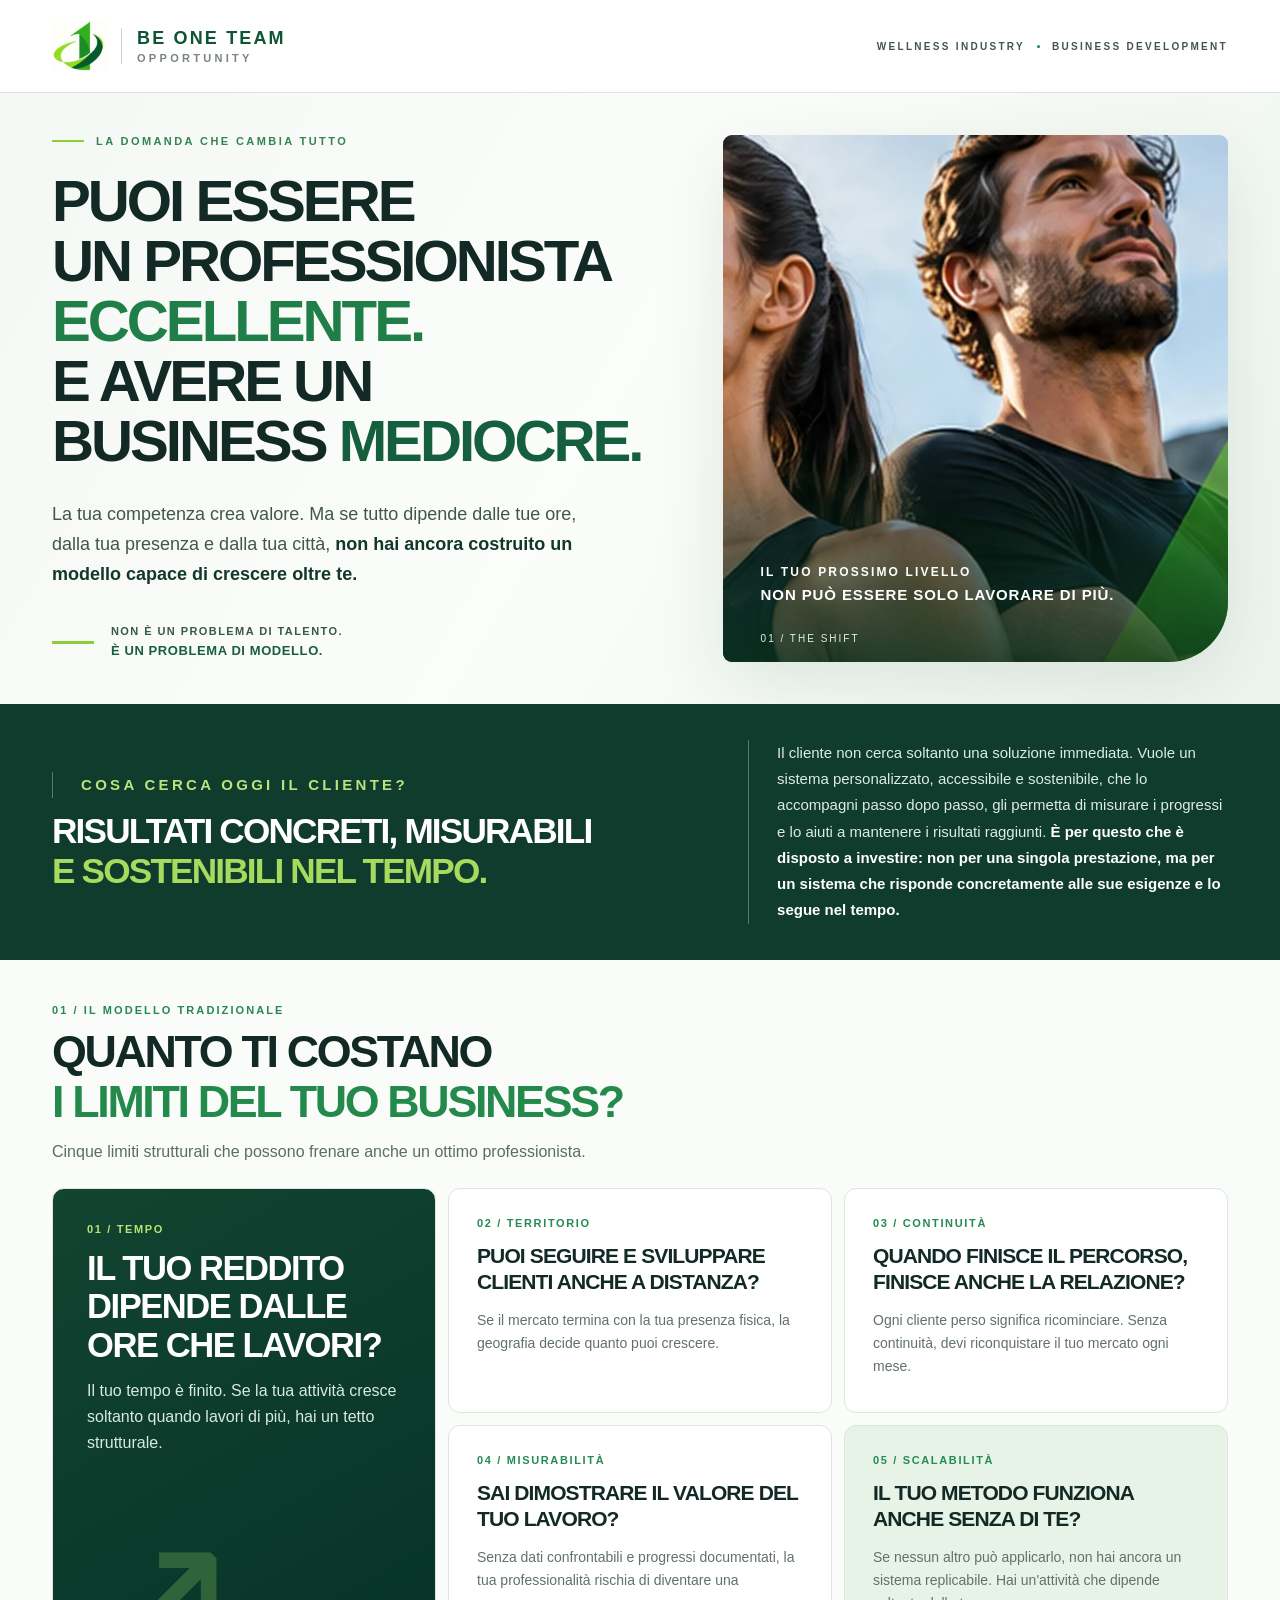
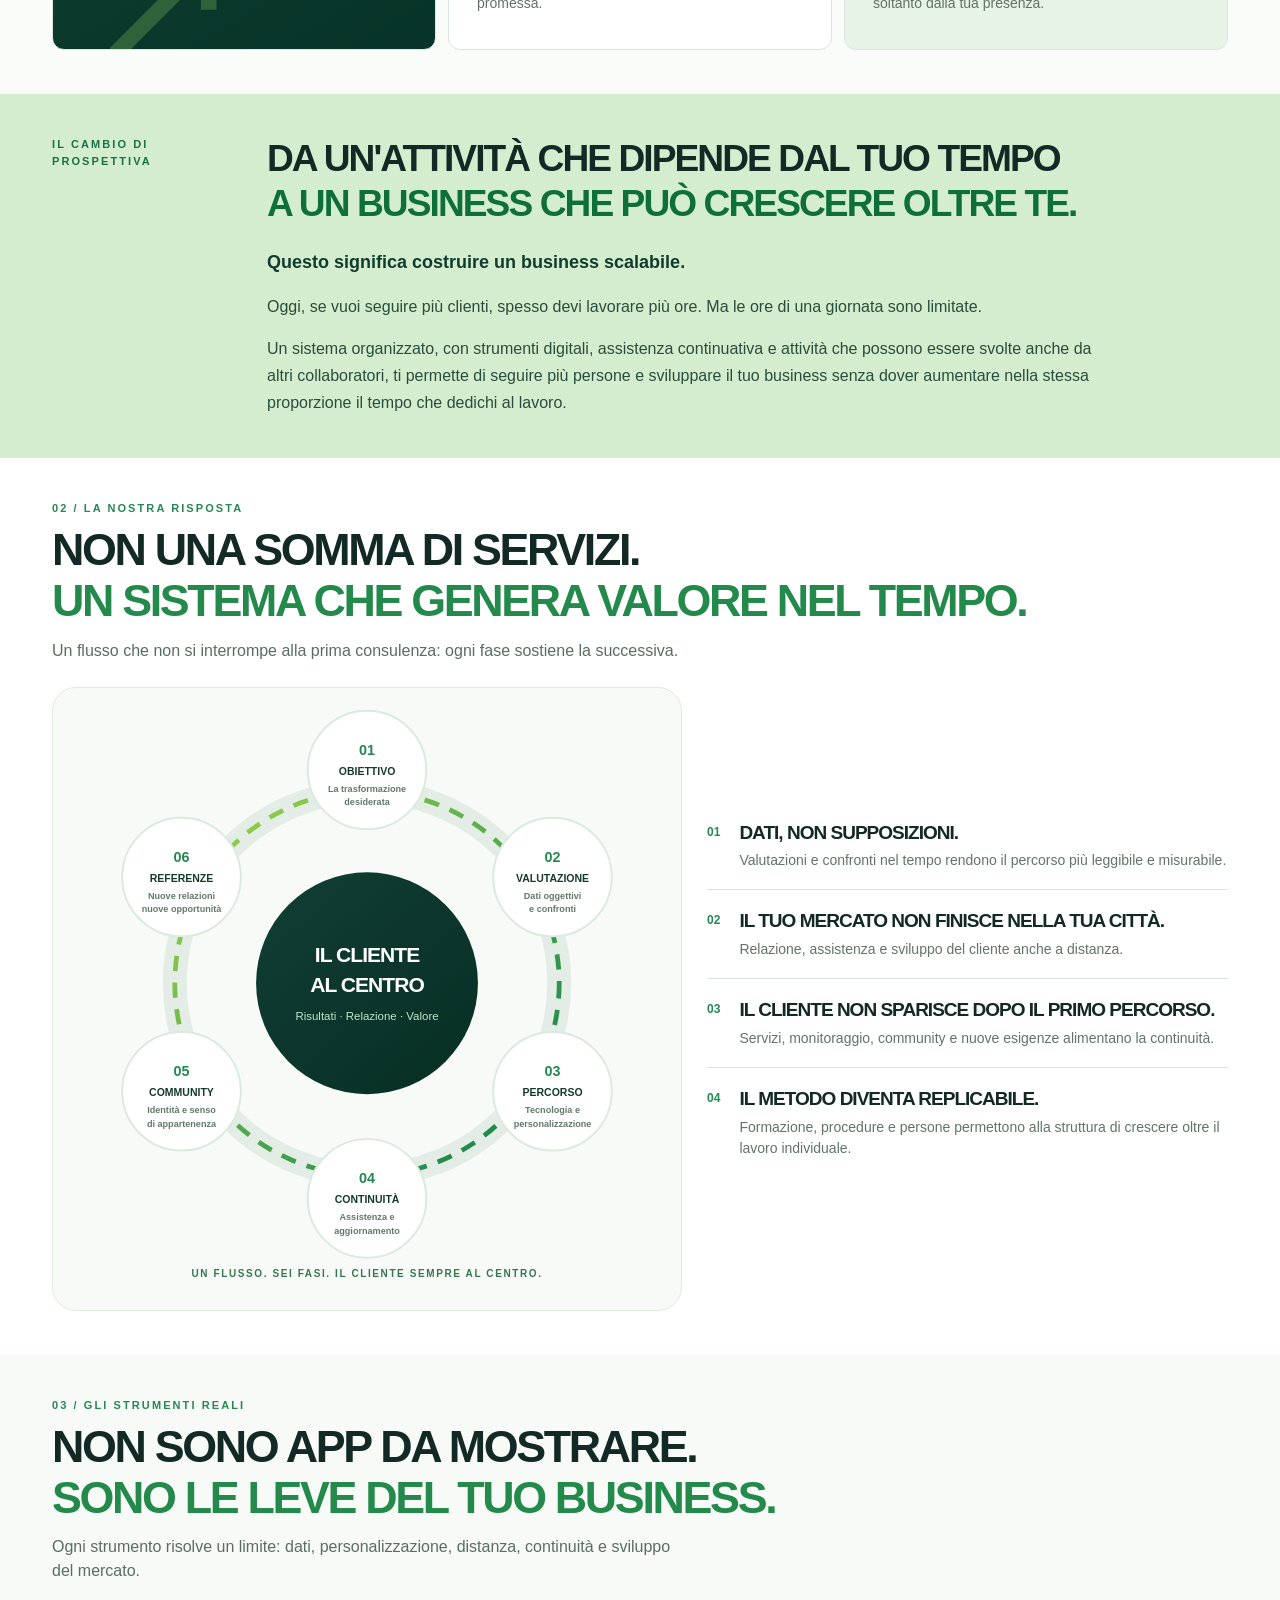
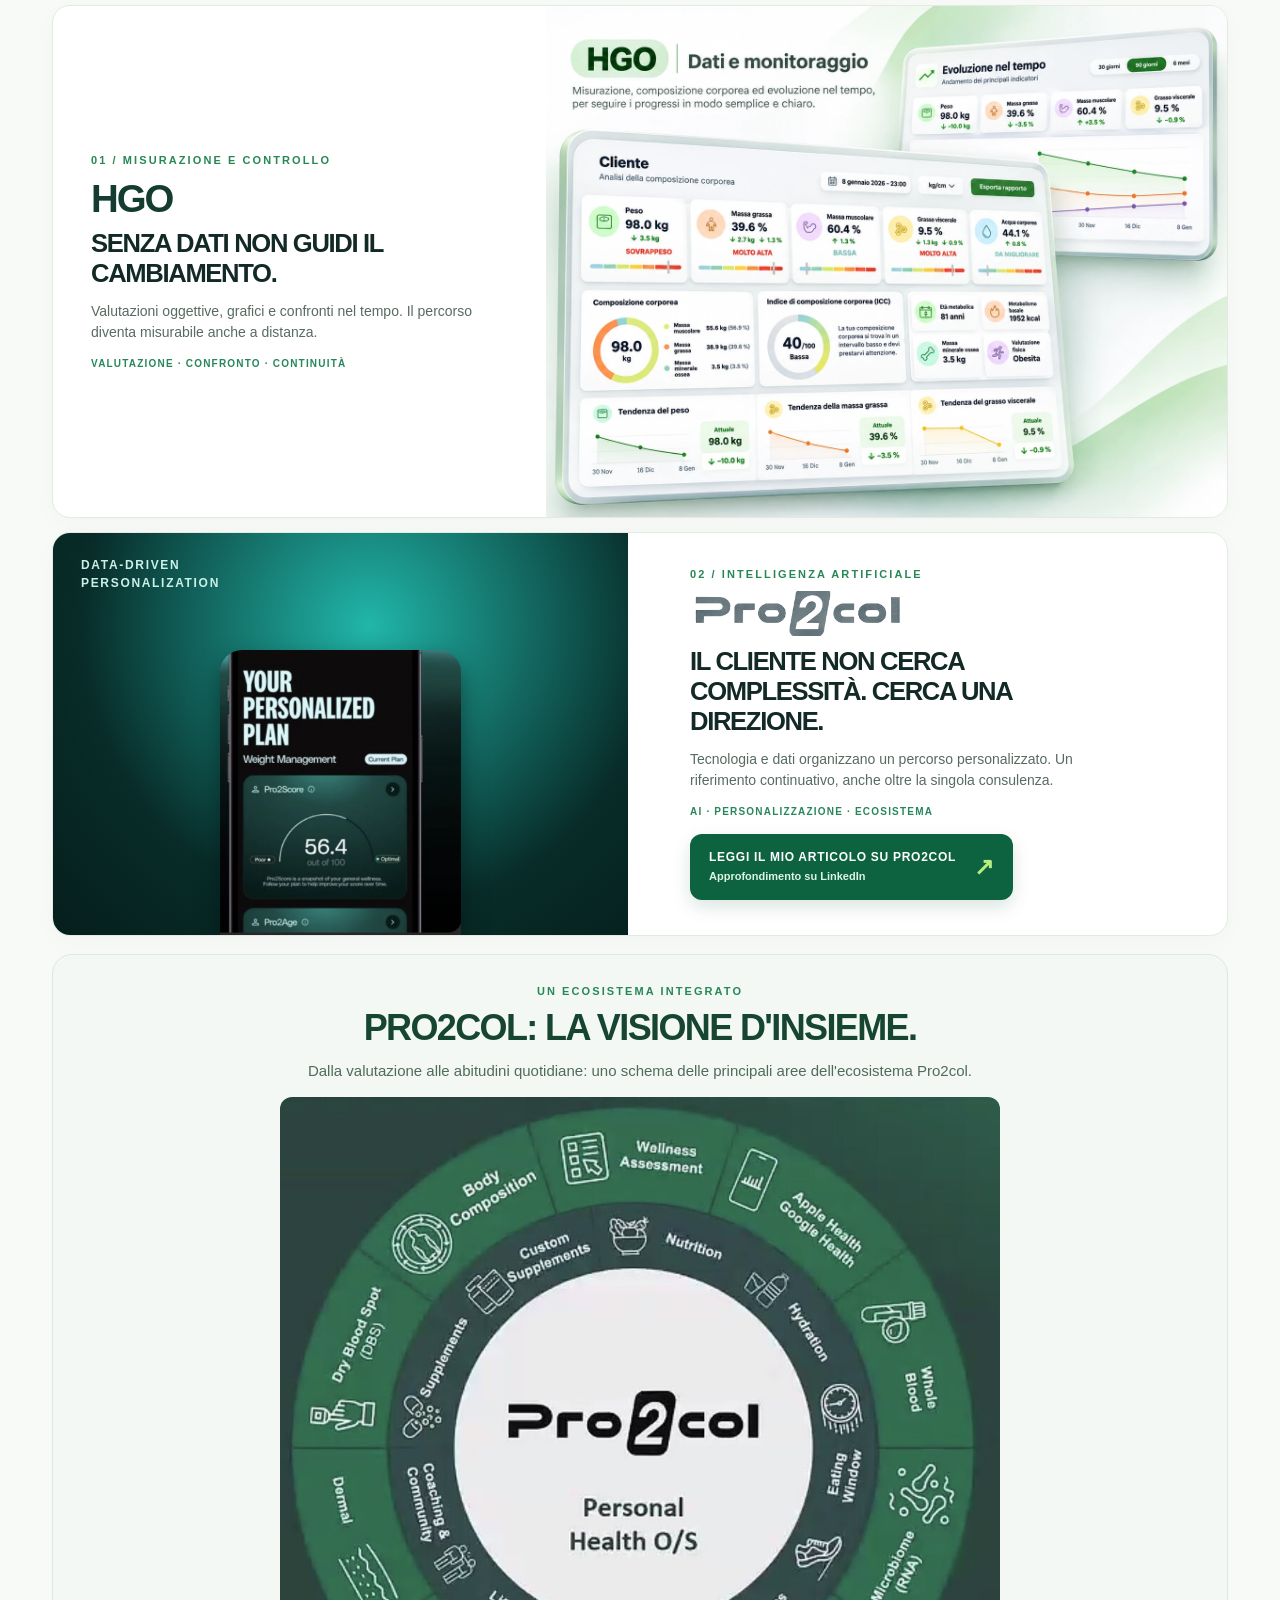
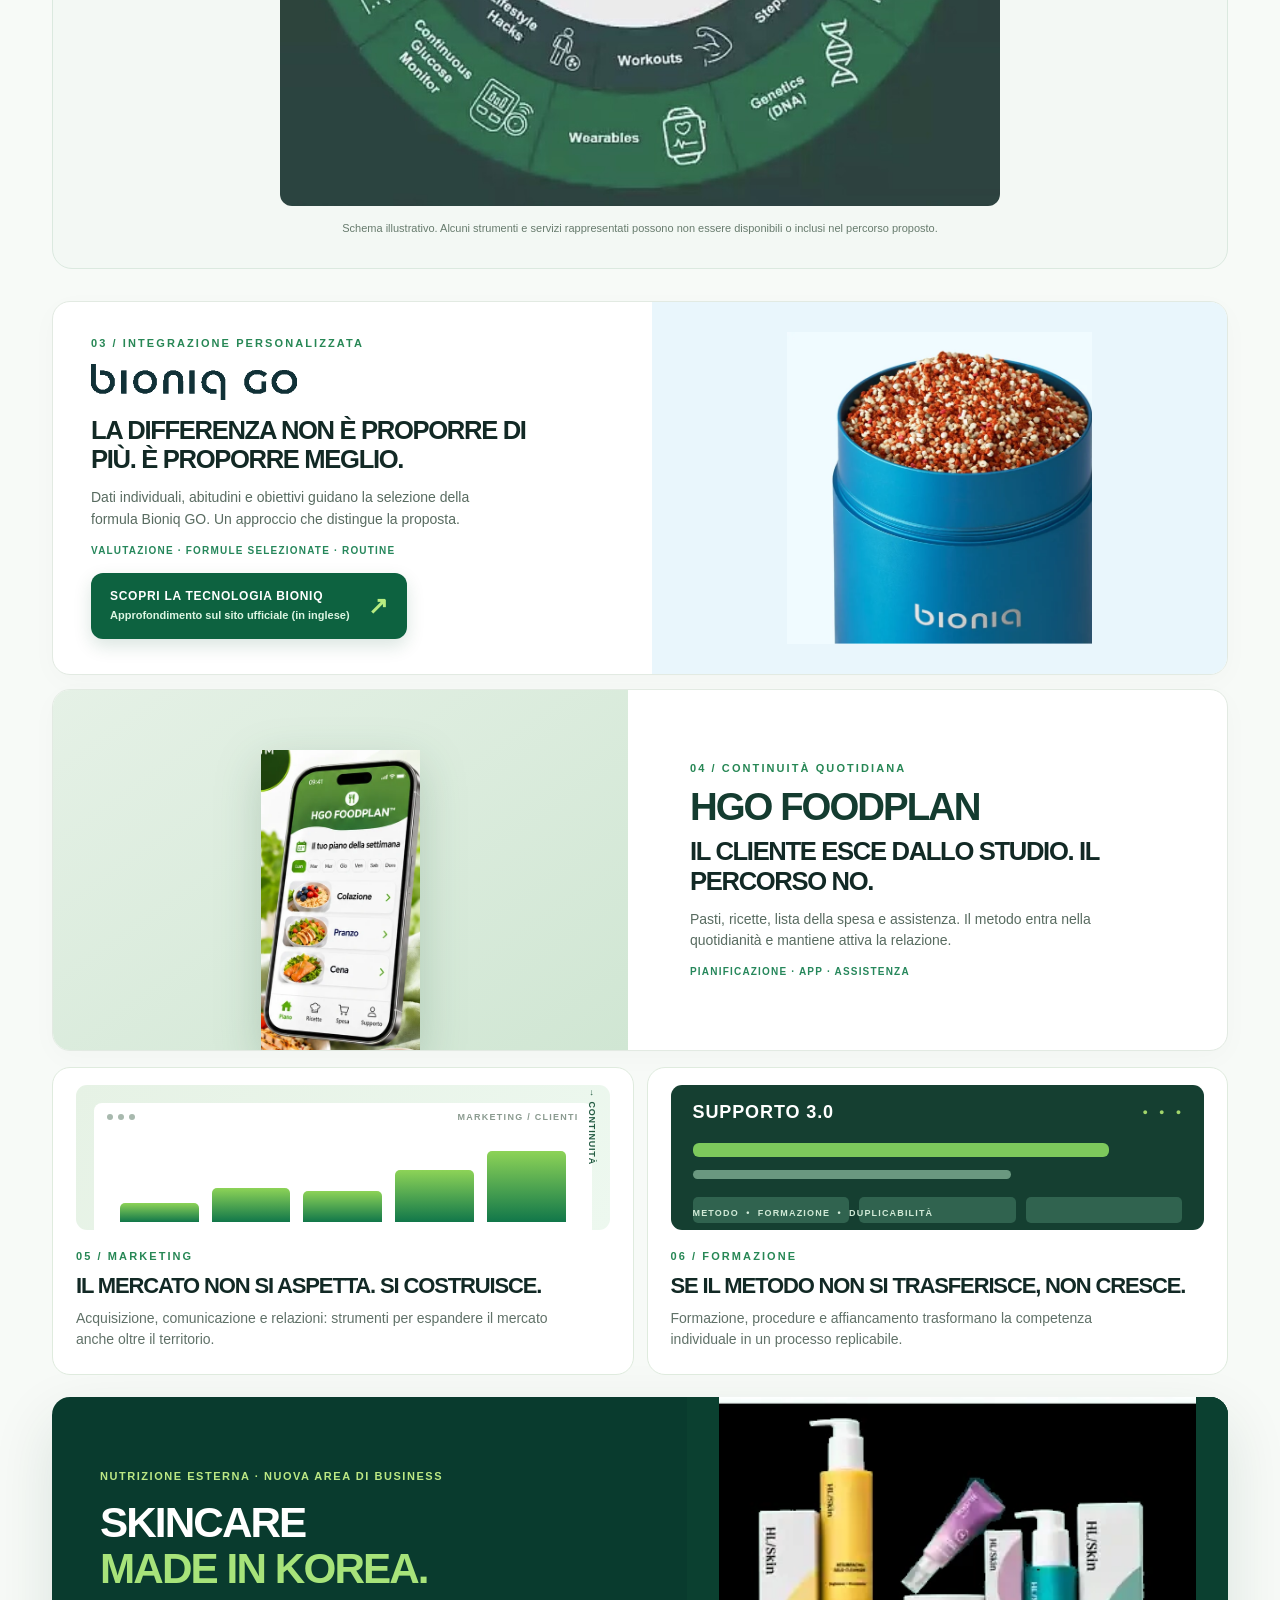
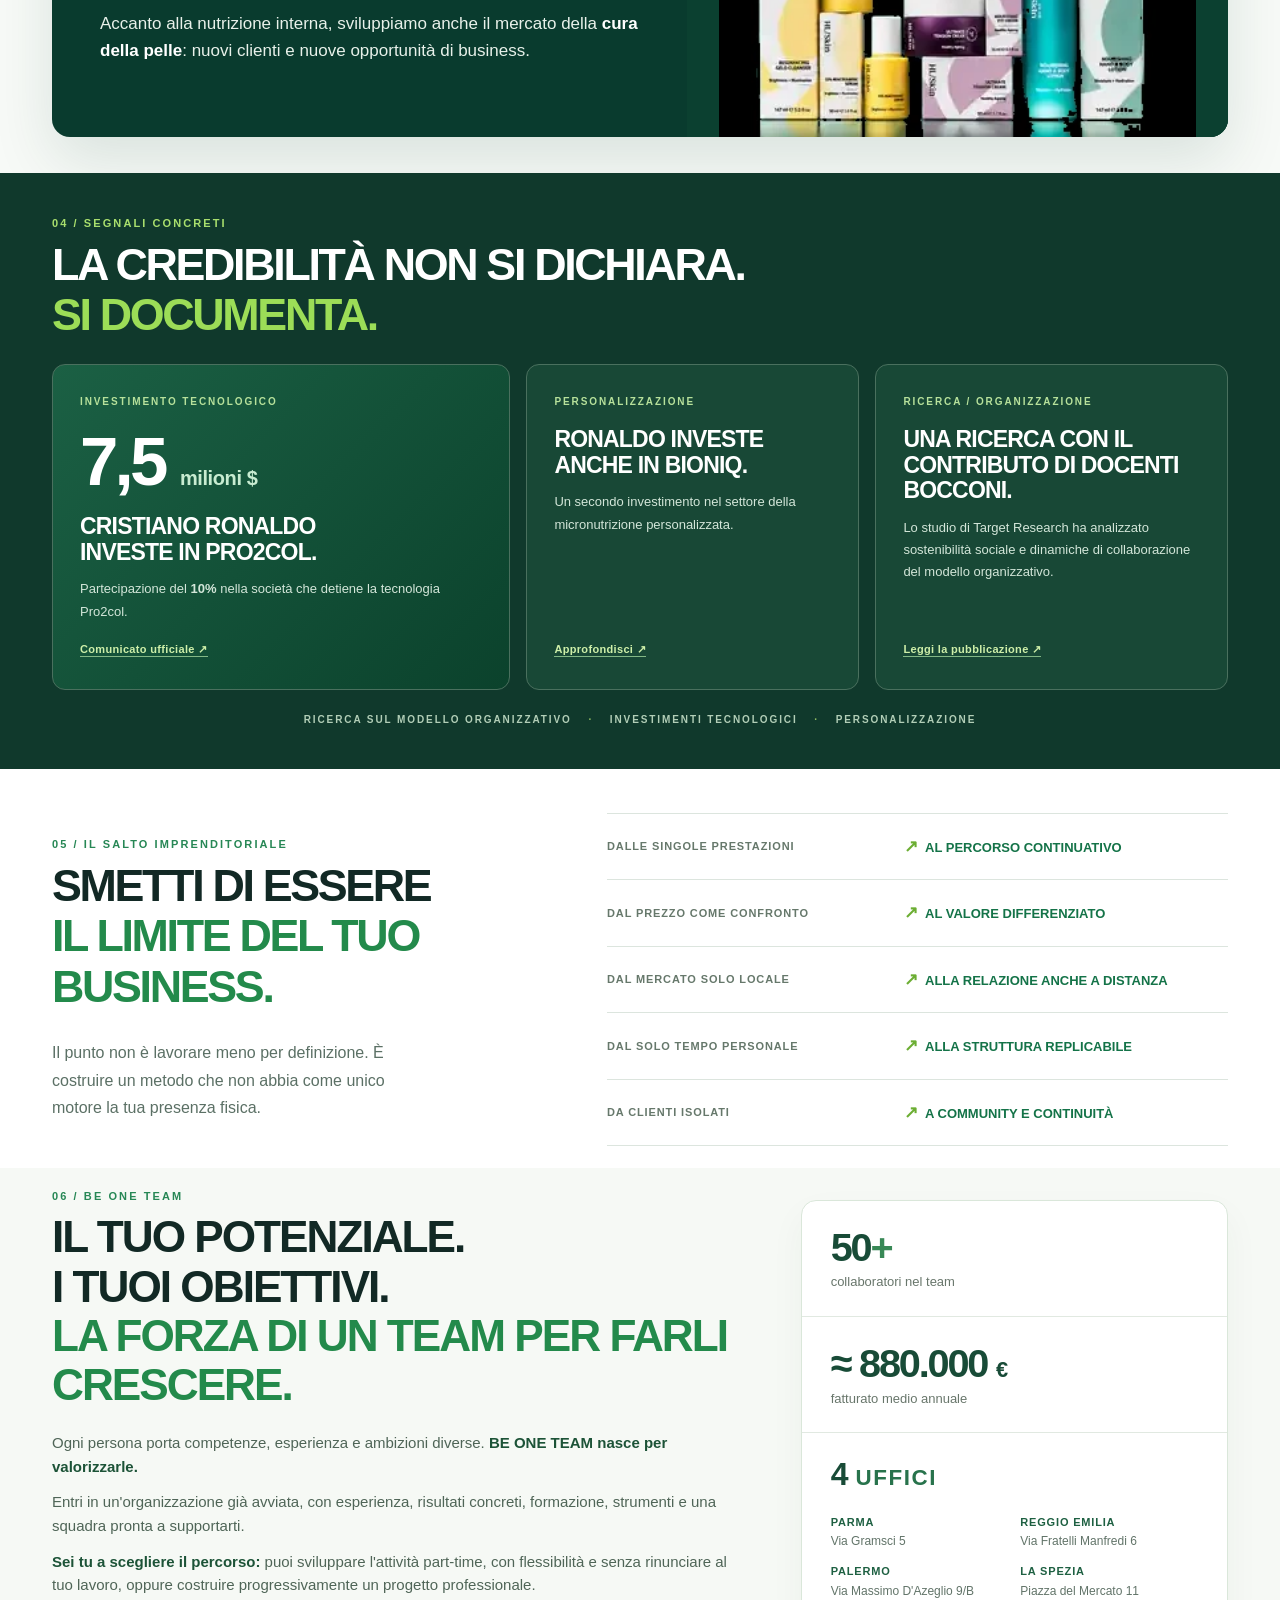
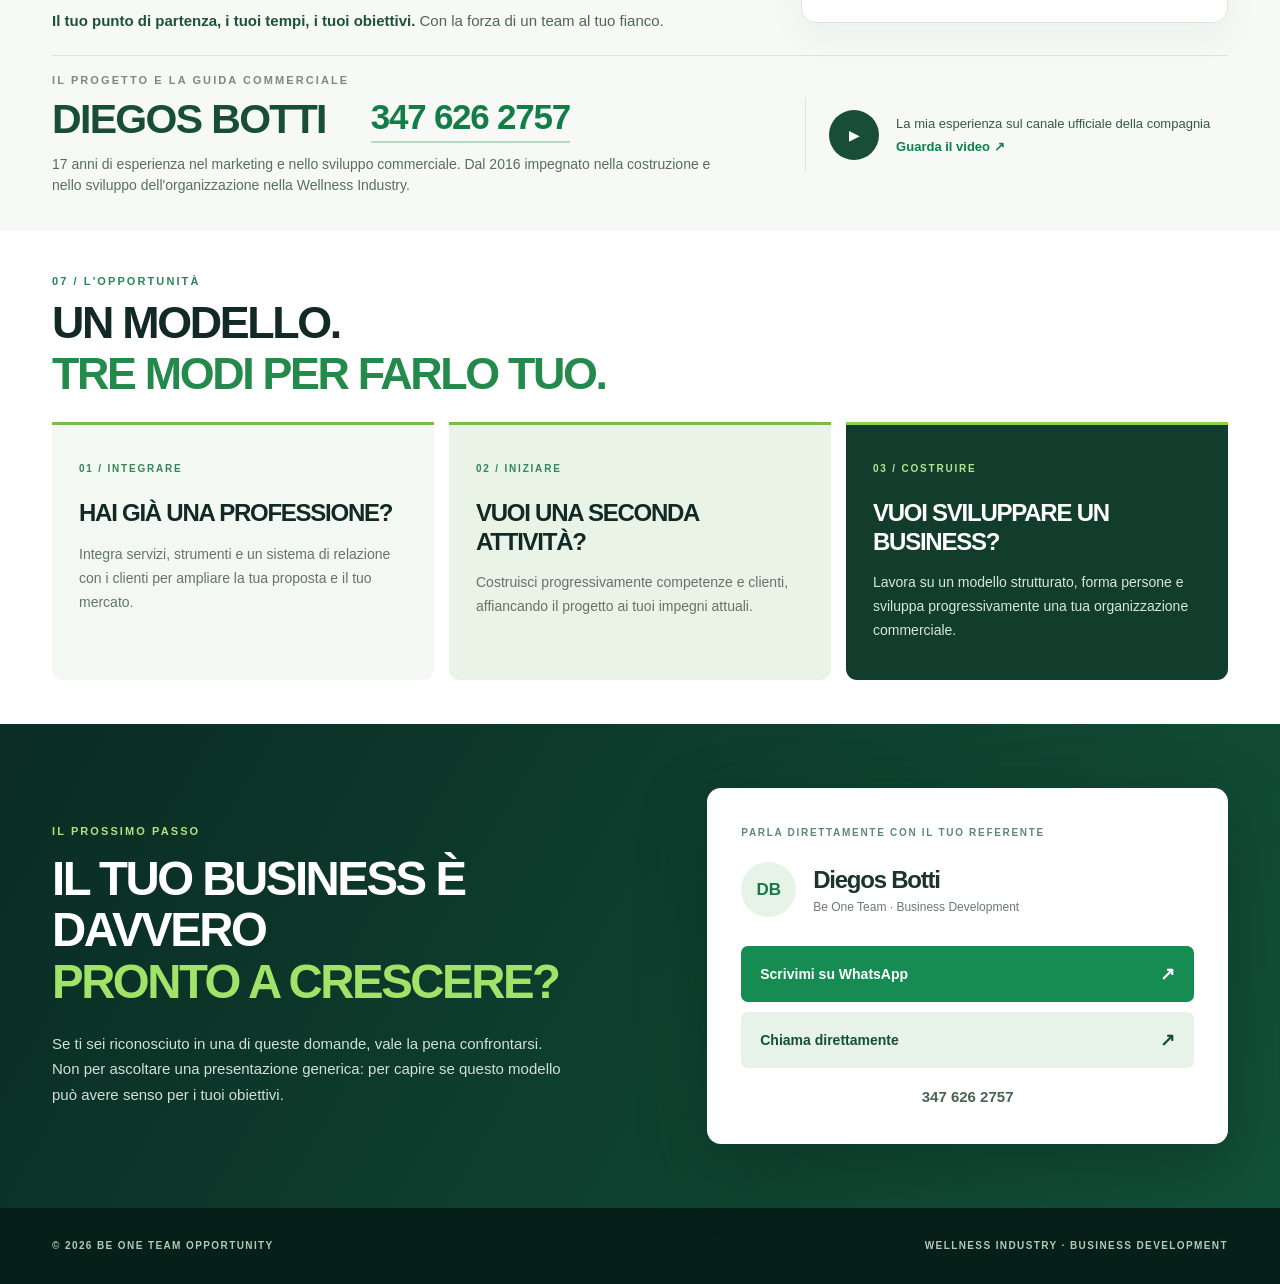
==== site/index.html @ a6aab0c9 "Aggiunge l'infografica originale Pro2col solo alla pagina madre" ====
<!doctype html>
<html lang="it">
<head>
<meta charset="utf-8" />
<meta name="viewport" content="width=device-width, initial-scale=1" />
<meta name="theme-color" content="#f6f9f5" />
<meta name="description" content="BE ONE TEAM Opportunity: un modello di business nella Wellness Industry che integra tecnologia, metodo, marketing e sviluppo professionale." />
<meta property="og:type" content="website" />
<meta property="og:title" content="Be One Team Opportunity — Un modello di business che cresce oltre te" />
<meta property="og:description" content="Puoi essere eccellente nel tuo lavoro. E avere un modello di business mediocre. Scopri un'altra struttura per crescere nella Wellness Industry." />
<title>Be One Team Opportunity | Wellness Industry</title>
<link rel="icon" href="assets/be-one-team.jpg" />
<link rel="stylesheet" href="styles.css?v=5.12" />
<style id="skincare-compact-layout">
/* SOLO HOMEPAGE: area skincare con foto prodotti nitida e layout responsivo */
#nutrizione-esterna.outer-wellness{padding:12px 0 49px!important}
#nutrizione-esterna .outer-wellness__panel{display:grid;grid-template-columns:minmax(0,1.08fr) minmax(0,.92fr);min-height:340px;align-items:stretch;border-radius:18px;background:#093b2e}
#nutrizione-esterna .outer-wellness__content{padding:clamp(26px,4vw,48px);min-width:0;align-self:center}
#nutrizione-esterna .outer-wellness__eyebrow{font-size:11px;letter-spacing:.14em;margin-bottom:16px;line-height:1.4}
#nutrizione-esterna .outer-wellness__content h2{font-size:clamp(31px,3.3vw,46px);line-height:1.08;letter-spacing:-.045em}
#nutrizione-esterna .outer-wellness__content .outer-wellness__lead{font-size:clamp(14px,1.35vw,17px);line-height:1.58;margin-top:20px;color:#e8f1ea}
#nutrizione-esterna .outer-wellness__visual{position:relative;height:auto;min-height:330px;background:#0b4030;align-self:stretch;overflow:hidden}
#nutrizione-esterna .outer-wellness__visual img{position:absolute;inset:0;width:100%;height:100%;object-fit:contain;object-position:center bottom;background:#0b4030}
#nutrizione-esterna .outer-wellness__visual::after{display:none}
@media(max-width:760px){
 #nutrizione-esterna.outer-wellness{padding:10px 0 35px!important}
 #nutrizione-esterna .outer-wellness__panel{grid-template-columns:1fr;min-height:0}
 #nutrizione-esterna .outer-wellness__content{padding:27px 25px 18px}
 #nutrizione-esterna .outer-wellness__eyebrow{font-size:9px;letter-spacing:.08em;margin-bottom:11px}
 #nutrizione-esterna .outer-wellness__content h2{font-size:clamp(29px,7vw,39px)}
 #nutrizione-esterna .outer-wellness__content .outer-wellness__lead{font-size:14px;line-height:1.5;margin-top:16px}
 #nutrizione-esterna .outer-wellness__visual{height:270px;min-height:270px}
}
@media(max-width:400px){
 #nutrizione-esterna .outer-wellness__content{padding:24px 20px 17px}
 #nutrizione-esterna .outer-wellness__visual{height:240px;min-height:240px}
}
</style>
<style id="homepage-deep-links">
/* Approfondimenti evidenziati solo nella homepage. */
.tool__deep-link{display:grid;grid-template-columns:minmax(0,1fr) auto;gap:3px 18px;align-items:center;width:fit-content;max-width:100%;margin-top:17px;padding:15px 19px;border-radius:12px;background:#0d6240;color:#fff!important;text-decoration:none!important;box-shadow:0 7px 18px rgba(7,80,49,.15);transition:background-color .2s ease,transform .2s ease}
.tool__deep-link-main{grid-column:1;display:block;font-size:12px;font-weight:850;letter-spacing:.06em;line-height:1.4;color:#fff!important}
.tool__deep-link-sub{grid-column:1;display:block;font-size:11px;font-weight:650;line-height:1.45;color:#dcf5e2!important}
.tool__deep-link-arrow{grid-column:2;grid-row:1/3;font-size:24px;font-weight:600;color:#b7ec81!important}
.tool__deep-link:hover{background:#084e33;transform:translateY(-1px)}
.tool__deep-link:focus-visible{outline:3px solid #8bcf36;outline-offset:4px}
@media(max-width:480px){.tool__deep-link{width:100%;padding:14px 15px;gap:3px 10px}.tool__deep-link-main{font-size:11px}.tool__deep-link-sub{font-size:10px}}
@media(prefers-reduced-motion:reduce){.tool__deep-link{transition:none}.tool__deep-link:hover{transform:none}}
</style>
<style id="homepage-pro2col-original">
/* Approfondimento SOLO pagina madre; immagine originale preservata. */
.pro2col-original{margin:18px 0 32px;padding:30px clamp(18px,3vw,38px);background:#f3f8f4;border:1px solid #dbe9df;border-radius:20px;display:flex;flex-direction:column;align-items:center;gap:14px}
.pro2col-original__heading{text-align:center;max-width:760px}
.pro2col-original__heading h3{font-size:clamp(24px,3vw,36px);letter-spacing:-.045em;line-height:1.13;color:#164632;margin:10px 0}
.pro2col-original__heading p{font-size:15px;color:#506b59;line-height:1.65}
.pro2col-original>img{display:block;width:100%;max-width:720px;height:auto;object-fit:contain;border-radius:12px}
.pro2col-original figcaption{font-size:11px;color:#677b6d;line-height:1.6;text-align:center;max-width:750px}
@media(max-width:760px){.pro2col-original{margin:12px 0 25px;padding:22px 14px;gap:12px}.pro2col-original__heading h3{font-size:clamp(23px,6vw,30px)}.pro2col-original__heading p{font-size:13px}.pro2col-original figcaption{font-size:10px}}
</style>
<script src="members.js" defer></script>
<script src="app.js" defer></script>
</head>
<body>
<a class="skip-link" href="#main">Vai al contenuto</a>
<header class="header" id="top"><div class="wrap header__inner">
  <div class="brand" aria-label="Be One Team Opportunity">
    <img src="assets/be-one-team.jpg" alt="Logo Be One Team" width="63" height="78" />
    <span class="brand__word"><strong>BE ONE TEAM</strong><span>OPPORTUNITY</span></span>
  </div>
  <div class="header__sector">WELLNESS INDUSTRY <span class="header__separator"></span> BUSINESS DEVELOPMENT</div>
</div></header>
<main id="main">
  <section class="hero" aria-labelledby="hero-title">
    <div class="wrap hero__grid">
      <div class="hero__content">
        <p class="eyebrow"><i></i> LA DOMANDA CHE CAMBIA TUTTO</p>
        <h1 id="hero-title">PUOI ESSERE<br>UN PROFESSIONISTA<br><span>ECCELLENTE.</span><br>E AVERE UN<br>BUSINESS <em>MEDIOCRE.</em></h1>
        <p class="hero__intro">La tua competenza crea valore. Ma se tutto dipende dalle tue ore, dalla tua presenza e dalla tua città, <strong>non hai ancora costruito un modello capace di crescere oltre te.</strong></p>
        <div class="hero__bottom"><span class="hero__line"></span><span>NON È UN PROBLEMA DI TALENTO.<br><strong>È UN PROBLEMA DI MODELLO.</strong></span></div>
      </div>
      <div class="hero__visual" aria-label="Professionisti del settore benessere e performance">
        <img src="assets/wellness-people.webp" width="1000" height="556" alt="Due professionisti della Wellness Industry" fetchpriority="high" />
        <div class="hero__visual-shadow"></div>
        <div class="hero__visual-label">IL TUO PROSSIMO LIVELLO<br><b>NON PUÒ ESSERE SOLO LAVORARE DI PIÙ.</b></div>
        <div class="hero__visual-index">01 / THE SHIFT</div>
      </div>
    </div>
  </section>

  <section class="statement" aria-labelledby="statement-title"><div class="wrap statement__grid">
    <div><p class="kicker">COSA CERCA OGGI IL CLIENTE?</p><h2 id="statement-title">RISULTATI CONCRETI, MISURABILI<br><em>E SOSTENIBILI NEL TEMPO.</em></h2></div>
    <p>Il cliente non cerca soltanto una soluzione immediata. Vuole un sistema personalizzato, accessibile e sostenibile, che lo accompagni passo dopo passo, gli permetta di misurare i progressi e lo aiuti a mantenere i risultati raggiunti. <strong>È per questo che è disposto a investire: non per una singola prestazione, ma per un sistema che risponde concretamente alle sue esigenze e lo segue nel tempo.</strong></p>
  </div></section>

  <section class="limits section" id="limiti" aria-labelledby="limits-title"><div class="wrap">
    <div class="section__heading"><span class="section__num">01 / IL MODELLO TRADIZIONALE</span><h2 id="limits-title">QUANTO TI COSTANO<br><em>I LIMITI DEL TUO BUSINESS?</em></h2><p>Cinque limiti strutturali che possono frenare anche un ottimo professionista.</p></div>
    <div class="limit-grid">
      <article class="limit limit--featured"><span class="limit__index">01 / TEMPO</span><h3>IL TUO REDDITO DIPENDE DALLE ORE CHE LAVORI?</h3><p>Il tuo tempo è finito. Se la tua attività cresce soltanto quando lavori di più, hai un tetto strutturale.</p><span class="limit__mark" aria-hidden="true">↗</span></article>
      <article class="limit"><span class="limit__index">02 / TERRITORIO</span><h3>PUOI SEGUIRE E SVILUPPARE CLIENTI ANCHE A DISTANZA?</h3><p>Se il mercato termina con la tua presenza fisica, la geografia decide quanto puoi crescere.</p></article>
      <article class="limit"><span class="limit__index">03 / CONTINUITÀ</span><h3>QUANDO FINISCE IL PERCORSO, FINISCE ANCHE LA RELAZIONE?</h3><p>Ogni cliente perso significa ricominciare. Senza continuità, devi riconquistare il tuo mercato ogni mese.</p></article>
      <article class="limit"><span class="limit__index">04 / MISURABILITÀ</span><h3>SAI DIMOSTRARE IL VALORE DEL TUO LAVORO?</h3><p>Senza dati confrontabili e progressi documentati, la tua professionalità rischia di diventare una promessa.</p></article>
      <article class="limit limit--closing"><span class="limit__index">05 / SCALABILITÀ</span><h3>IL TUO METODO FUNZIONA ANCHE SENZA DI TE?</h3><p>Se nessun altro può applicarlo, non hai ancora un sistema replicabile. Hai un'attività che dipende soltanto dalla tua presenza.</p></article>
    </div>
  </div></section>

  <section class="pivot" aria-labelledby="pivot-title"><div class="wrap pivot__inner">
    <span>IL CAMBIO DI PROSPETTIVA</span>
    <div class="pivot__copy">
      <h2 id="pivot-title">DA UN'ATTIVITÀ CHE DIPENDE DAL TUO TEMPO<br><em>A UN BUSINESS CHE PUÒ CRESCERE OLTRE TE.</em></h2>
      <p class="pivot__lead"><strong>Questo significa costruire un business scalabile.</strong></p>
      <p>Oggi, se vuoi seguire più clienti, spesso devi lavorare più ore. Ma le ore di una giornata sono limitate.</p>
      <p>Un sistema organizzato, con strumenti digitali, assistenza continuativa e attività che possono essere svolte anche da altri collaboratori, ti permette di seguire più persone e sviluppare il tuo business senza dover aumentare nella stessa proporzione il tempo che dedichi al lavoro.</p>
    </div>
  </div></section>

  <section class="system section" id="sistema" aria-labelledby="system-title"><div class="wrap">
    <div class="section__heading system__heading"><span class="section__num">02 / LA NOSTRA RISPOSTA</span><h2 id="system-title">NON UNA SOMMA DI SERVIZI.<br><em>UN SISTEMA CHE GENERA VALORE NEL TEMPO.</em></h2><p>Un flusso che non si interrompe alla prima consulenza: ogni fase sostiene la successiva.</p></div>
    <div class="system__grid">
      <figure class="system__diagram">
        <svg viewBox="0 0 640 590" role="img" aria-labelledby="flow-title flow-desc" xmlns="http://www.w3.org/2000/svg">
          <title id="flow-title">Sistema circolare di gestione del cliente</title><desc id="flow-desc">Sei fasi collegate: obiettivo, valutazione, percorso, continuità, community e referenze. Al centro il cliente e il suo percorso di trasformazione.</desc>
          <defs><linearGradient id="ringGradient" x1="0" y1="0" x2="1" y2="1"><stop stop-color="#a1d84a"/><stop offset="1" stop-color="#0a7c4d"/></linearGradient><linearGradient id="centerGradient" x1="0" y1="0" x2="0.9" y2="1"><stop stop-color="#123e35"/><stop offset="1" stop-color="#072f24"/></linearGradient></defs>
          <circle cx="320" cy="292" r="201" fill="none" stroke="#e3ede5" stroke-width="25"/>
          <circle cx="320" cy="292" r="201" fill="none" stroke="url(#ringGradient)" stroke-width="5" stroke-dasharray="16 12"/>
          <circle cx="320" cy="292" r="116" fill="url(#centerGradient)"/>
          <text x="320" y="270" fill="white" text-anchor="middle" class="svg-title">IL CLIENTE</text>
          <text x="320" y="301" fill="white" text-anchor="middle" class="svg-title">AL CENTRO</text>
          <text x="320" y="330" fill="#bfe6cf" text-anchor="middle" class="svg-subtitle">Risultati · Relazione · Valore</text>
          <g class="svg-step" transform="translate(320 69)"><circle r="62"/><text y="-16" class="svg-index">01</text><text y="5" class="svg-label">OBIETTIVO</text><text y="23" class="svg-small">La trasformazione</text><text y="37" class="svg-small">desiderata</text></g>
          <g class="svg-step" transform="translate(514 181)"><circle r="62"/><text y="-16" class="svg-index">02</text><text y="5" class="svg-label">VALUTAZIONE</text><text y="23" class="svg-small">Dati oggettivi</text><text y="37" class="svg-small">e confronti</text></g>
          <g class="svg-step" transform="translate(514 405)"><circle r="62"/><text y="-16" class="svg-index">03</text><text y="5" class="svg-label">PERCORSO</text><text y="23" class="svg-small">Tecnologia e</text><text y="37" class="svg-small">personalizzazione</text></g>
          <g class="svg-step" transform="translate(320 517)"><circle r="62"/><text y="-16" class="svg-index">04</text><text y="5" class="svg-label">CONTINUITÀ</text><text y="23" class="svg-small">Assistenza e</text><text y="37" class="svg-small">aggiornamento</text></g>
          <g class="svg-step" transform="translate(126 405)"><circle r="62"/><text y="-16" class="svg-index">05</text><text y="5" class="svg-label">COMMUNITY</text><text y="23" class="svg-small">Identità e senso</text><text y="37" class="svg-small">di appartenenza</text></g>
          <g class="svg-step" transform="translate(126 181)"><circle r="62"/><text y="-16" class="svg-index">06</text><text y="5" class="svg-label">REFERENZE</text><text y="23" class="svg-small">Nuove relazioni</text><text y="37" class="svg-small">nuove opportunità</text></g>
        </svg>
        <figcaption>UN FLUSSO. SEI FASI. IL CLIENTE SEMPRE AL CENTRO.</figcaption>
      </figure>
      <div class="system__benefits">
        <div class="benefit"><span>01</span><div><h3>DATI, NON SUPPOSIZIONI.</h3><p>Valutazioni e confronti nel tempo rendono il percorso più leggibile e misurabile.</p></div></div>
        <div class="benefit"><span>02</span><div><h3>IL TUO MERCATO NON FINISCE NELLA TUA CITTÀ.</h3><p>Relazione, assistenza e sviluppo del cliente anche a distanza.</p></div></div>
        <div class="benefit"><span>03</span><div><h3>IL CLIENTE NON SPARISCE DOPO IL PRIMO PERCORSO.</h3><p>Servizi, monitoraggio, community e nuove esigenze alimentano la continuità.</p></div></div>
        <div class="benefit"><span>04</span><div><h3>IL METODO DIVENTA REPLICABILE.</h3><p>Formazione, procedure e persone permettono alla struttura di crescere oltre il lavoro individuale.</p></div></div>
      </div>
    </div>
  </div></section>

  <section class="tools section" id="strumenti" aria-labelledby="tools-title"><div class="wrap">
    <div class="section__heading"><span class="section__num">03 / GLI STRUMENTI REALI</span><h2 id="tools-title">NON SONO APP DA MOSTRARE.<br><em>SONO LE LEVE DEL TUO BUSINESS.</em></h2><p>Ogni strumento risolve un limite: dati, personalizzazione, distanza, continuità e sviluppo del mercato.</p></div>
    <div class="tool tool--hgo">
      <div class="tool__copy"><span class="tool__tag">01 / MISURAZIONE E CONTROLLO</span><h3>HGO</h3><h4>SENZA DATI NON GUIDI IL CAMBIAMENTO.</h4><p>Valutazioni oggettive, grafici e confronti nel tempo. Il percorso diventa misurabile anche a distanza.</p><span class="tool__keywords">VALUTAZIONE · CONFRONTO · CONTINUITÀ</span></div>
      <div class="tool__visual hgo-visual"><img src="assets/hgo-dashboard-nuovo.webp" alt="Illustrazione della dashboard HGO con valutazione della composizione corporea e monitoraggio dell’evoluzione nel tempo" loading="lazy" width="1448" height="1086" /></div>
    </div>
    <div class="tool tool--pro">
      <div class="tool__visual pro-visual"><img src="assets/pro2col-screen.webp" alt="Anteprima visiva dell'ecosistema digitale Pro2col" loading="lazy" width="660" height="781" /><span class="pro-visual__label">DATA-DRIVEN<br>PERSONALIZATION</span></div>
      <div class="tool__copy"><span class="tool__tag">02 / INTELLIGENZA ARTIFICIALE</span><img class="tool__logo pro-logo" src="assets/pro2col-logo.png" alt="Logo originale Pro2col" loading="lazy" width="363" height="76" /><h4>IL CLIENTE NON CERCA COMPLESSITÀ. CERCA UNA DIREZIONE.</h4><p>Tecnologia e dati organizzano un percorso personalizzato. Un riferimento continuativo, anche oltre la singola consulenza.</p><span class="tool__keywords">AI · PERSONALIZZAZIONE · ECOSISTEMA</span><a class="tool__deep-link" href="https://www.linkedin.com/pulse/il-25-marzo-2026-herbalife-ha-speso-150-milioni-di-dollari-botti-oo5df/" target="_blank" rel="noopener noreferrer" aria-label="Leggi il mio articolo di approfondimento su Pro2col su LinkedIn"><span class="tool__deep-link-main">LEGGI IL MIO ARTICOLO SU PRO2COL</span><span class="tool__deep-link-sub">Approfondimento su LinkedIn</span><span class="tool__deep-link-arrow" aria-hidden="true">↗</span></a></div>
    </div>

    <!-- Ecosistema Pro2col: immagine originale fornita da Diegos. SOLO HOMEPAGE. -->
    <figure class="pro2col-original" aria-labelledby="pro2col-original-title">
      <div class="pro2col-original__heading">
        <span class="tool__tag">UN ECOSISTEMA INTEGRATO</span>
        <h3 id="pro2col-original-title">PRO2COL: LA VISIONE D'INSIEME.</h3>
        <p>Dalla valutazione alle abitudini quotidiane: uno schema delle principali aree dell'ecosistema Pro2col.</p>
      </div>
      <img src="assets/pro2col-ecosystem-original.png" alt="Infografica originale Pro2col Personal Health O/S con due anelli dedicati ai dati e ai servizi, tra cui composizione corporea, valutazione del benessere, nutrizione, idratazione, wearable, microbioma, attività e coaching." loading="lazy" width="1016" height="1000" />
      <figcaption>Schema illustrativo. Alcuni strumenti e servizi rappresentati possono non essere disponibili o inclusi nel percorso proposto.</figcaption>
    </figure>
    <div class="tool tool--bioniq">
      <div class="tool__copy"><span class="tool__tag">03 / INTEGRAZIONE PERSONALIZZATA</span><img class="tool__logo bioniq-logo" src="assets/bioniq-logo.png" alt="Logo originale Bioniq GO" loading="lazy" width="348" height="62" /><h4>LA DIFFERENZA NON È PROPORRE DI PIÙ. È PROPORRE MEGLIO.</h4><p>Dati individuali, abitudini e obiettivi guidano la selezione della formula Bioniq GO. Un approccio che distingue la proposta.</p><span class="tool__keywords">VALUTAZIONE · FORMULE SELEZIONATE · ROUTINE</span><a class="tool__deep-link" href="https://www.bioniq.com/" target="_blank" rel="noopener noreferrer" aria-label="Scopri Bioniq sul sito ufficiale in inglese"><span class="tool__deep-link-main">SCOPRI LA TECNOLOGIA BIONIQ</span><span class="tool__deep-link-sub">Approfondimento sul sito ufficiale (in inglese)</span><span class="tool__deep-link-arrow" aria-hidden="true">↗</span></a></div>
      <div class="tool__visual bio-visual"><img src="assets/bioniq-product.webp" alt="Confezione originale Bioniq con formulazione in granuli" loading="lazy" width="650" height="665" /></div>
    </div>
    <div class="tool tool--foodplan">
      <div class="tool__visual food-visual"><img src="assets/foodplan-phone.webp" alt="Schermata originale HGO FoodPlan con pianificazione dei pasti" loading="lazy" width="358" height="675" /></div>
      <div class="tool__copy"><span class="tool__tag">04 / CONTINUITÀ QUOTIDIANA</span><h3>HGO FOODPLAN</h3><h4>IL CLIENTE ESCE DALLO STUDIO. IL PERCORSO NO.</h4><p>Pasti, ricette, lista della spesa e assistenza. Il metodo entra nella quotidianità e mantiene attiva la relazione.</p><span class="tool__keywords">PIANIFICAZIONE · APP · ASSISTENZA</span></div>
    </div>
    <div class="support-pair"><div class="support-item"><div class="support-item__visual market-visual" aria-hidden="true"><div class="browser-bar"><i></i><i></i><i></i><span>MARKETING / CLIENTI</span></div><div class="market-bars"><span></span><span></span><span></span><span></span><span></span></div><div class="market-ribbon">ACQUISIZIONE → RELAZIONE → CONTINUITÀ</div></div><span class="tool__tag">05 / MARKETING</span><h3>IL MERCATO NON SI ASPETTA. SI COSTRUISCE.</h3><p>Acquisizione, comunicazione e relazioni: strumenti per espandere il mercato anche oltre il territorio.</p></div><div class="support-item"><div class="support-item__visual training-visual" aria-hidden="true"><div class="training-top">SUPPORTO 3.0 <span>● &nbsp; ● &nbsp; ●</span></div><div class="training-line big"></div><div class="training-line"></div><div class="training-cells"><span></span><span></span><span></span></div><div class="training-bottom">METODO &nbsp;•&nbsp; FORMAZIONE &nbsp;•&nbsp; DUPLICABILITÀ</div></div><span class="tool__tag">06 / FORMAZIONE</span><h3>SE IL METODO NON SI TRASFERISCE, NON CRESCE.</h3><p>Formazione, procedure e affiancamento trasformano la competenza individuale in un processo replicabile.</p></div></div>
  </div></section>

  <!-- Area commerciale aggiuntiva: nutrizione esterna. -->
  <section class="outer-wellness section" id="nutrizione-esterna" aria-labelledby="outer-wellness-title"><div class="wrap">
  <div class="outer-wellness__panel">
    <div class="outer-wellness__content">
      <span class="outer-wellness__eyebrow">NUTRIZIONE ESTERNA · NUOVA AREA DI BUSINESS</span>
      <h2 id="outer-wellness-title">SKINCARE<br><em>MADE IN KOREA.</em></h2>
      <p class="outer-wellness__lead">Accanto alla nutrizione interna, sviluppiamo anche il mercato della <strong>cura della pelle</strong>: nuovi clienti e nuove opportunità di business.</p>
    </div>
    <div class="outer-wellness__visual">
      <img src="[data-uri]" alt="Linea skincare Made in Korea HL/Skin, prodotti per la cura della pelle" loading="lazy" decoding="async" width="360" height="257" />
    </div>
  </div>
</div></section>

  <section class="evidence section" id="credibilita" aria-labelledby="evidence-title"><div class="wrap">
    <div class="section__heading section__heading--light"><span class="section__num">04 / SEGNALI CONCRETI</span><h2 id="evidence-title">LA CREDIBILITÀ NON SI DICHIARA.<br><em>SI DOCUMENTA.</em></h2></div>
    <div class="evidence__grid">
      <article class="proof proof--big"><span class="proof__label">INVESTIMENTO TECNOLOGICO</span><div class="proof__amount">7,5 <span>milioni $</span></div><h3>CRISTIANO RONALDO<br>INVESTE IN PRO2COL.</h3><p>Partecipazione del <strong>10%</strong> nella società che detiene la tecnologia Pro2col.</p><a href="https://ir.herbalife.com/news-events/press-releases/detail/935/herbalife-announces-cristiano-ronaldo-invests-7-5-million" rel="noopener noreferrer" target="_blank">Comunicato ufficiale ↗</a></article>
      <article class="proof"><span class="proof__label">PERSONALIZZAZIONE</span><h3>RONALDO INVESTE ANCHE IN BIONIQ.</h3><p>Un secondo investimento nel settore della micronutrizione personalizzata.</p><a href="https://insider.fitt.co/press-release/cristiano-ronaldo-invests-in-bioniq-bringing-its-total-valuation-to-82-million/" rel="noopener noreferrer" target="_blank">Approfondisci ↗</a></article>
      <article class="proof"><span class="proof__label">RICERCA / ORGANIZZAZIONE</span><h3>UNA RICERCA CON IL CONTRIBUTO DI DOCENTI BOCCONI.</h3><p>Lo studio di Target Research ha analizzato sostenibilità sociale e dinamiche di collaborazione del modello organizzativo.</p><a href="https://emplus.egeaonline.it/en/61/archivio-rivista/rivista/3462054/articolo/3462121" rel="noopener noreferrer" target="_blank">Leggi la pubblicazione ↗</a></article>
    </div>
    <p class="evidence__bottom">RICERCA SUL MODELLO ORGANIZZATIVO <span>·</span> INVESTIMENTI TECNOLOGICI <span>·</span> PERSONALIZZAZIONE</p>
  </div></section>

  <section class="scale section" id="modello-business" aria-labelledby="scale-title"><div class="wrap scale__grid">
    <div class="scale__message"><span class="section__num">05 / IL SALTO IMPRENDITORIALE</span><h2 id="scale-title">SMETTI DI ESSERE<br><em>IL LIMITE DEL TUO BUSINESS.</em></h2><p>Il punto non è lavorare meno per definizione. È costruire un metodo che non abbia come unico motore la tua presenza fisica.</p></div>
    <div class="scale__contrast"><div class="contrast-row"><span>DALLE SINGOLE PRESTAZIONI</span><b>AL PERCORSO CONTINUATIVO</b></div><div class="contrast-row"><span>DAL PREZZO COME CONFRONTO</span><b>AL VALORE DIFFERENZIATO</b></div><div class="contrast-row"><span>DAL MERCATO SOLO LOCALE</span><b>ALLA RELAZIONE ANCHE A DISTANZA</b></div><div class="contrast-row"><span>DAL SOLO TEMPO PERSONALE</span><b>ALLA STRUTTURA REPLICABILE</b></div><div class="contrast-row"><span>DA CLIENTI ISOLATI</span><b>A COMMUNITY E CONTINUITÀ</b></div></div>
  </div></section>

  <section class="organization section" id="team" aria-labelledby="org-title"><div class="wrap">
    <div class="organization__feature">
    <div class="organization__intro">
      <div class="organization__headline"><span class="section__num">06 / BE ONE TEAM</span><h2 id="org-title">IL TUO POTENZIALE.<br>I TUOI OBIETTIVI.<br><em>LA FORZA DI UN TEAM PER FARLI CRESCERE.</em></h2></div>
      <div class="organization__copy">
        <p>Ogni persona porta competenze, esperienza e ambizioni diverse. <strong>BE ONE TEAM nasce per valorizzarle.</strong></p>
        <p>Entri in un'organizzazione già avviata, con esperienza, risultati concreti, formazione, strumenti e una squadra pronta a supportarti.</p>
        <p><strong>Sei tu a scegliere il percorso:</strong> puoi sviluppare l'attività part-time, con flessibilità e senza rinunciare al tuo lavoro, oppure costruire progressivamente un progetto professionale.</p>
        <p><strong>Il tuo punto di partenza, i tuoi tempi, i tuoi obiettivi.</strong> Con la forza di un team al tuo fianco.</p>
      </div>
    </div>
    <div class="organization__stats" aria-label="Dati e uffici dell'organizzazione">
      <div><strong>50<span>+</span></strong><span>collaboratori nel team</span></div>
      <div><strong>≈ 880.000 <small>€</small></strong><span>fatturato medio annuale</span></div>
      <div class="organization__stat-offices"><strong>4 <small>UFFICI</small></strong><dl><div><dt>PARMA</dt><dd>Via Gramsci 5</dd></div><div><dt>REGGIO EMILIA</dt><dd>Via Fratelli Manfredi 6</dd></div><div><dt>PALERMO</dt><dd>Via Massimo D'Azeglio 9/B</dd></div><div><dt>LA SPEZIA</dt><dd>Piazza del Mercato 11</dd></div></dl></div>
    </div>
    </div>
    <div class="organization__bottom"><div class="organization__about">

      <div id="leaderProfile" class="organization__leader organization__profile">
        <div class="organization__profile-info">
          <span class="team-overline">IL PROGETTO E LA GUIDA COMMERCIALE</span>
          <div class="organization__identity"><h3>DIEGOS BOTTI</h3><a class="organization__phone-large" href="tel:+393476262757" aria-label="Chiama Diegos Botti al 347 626 2757">347 626 2757</a></div>
          <p>17 anni di esperienza nel marketing e nello sviluppo commerciale. Dal 2016 impegnato nella costruzione e nello sviluppo dell'organizzazione nella Wellness Industry.</p>
        </div>
        <a class="video-link" id="diegoVideo" hidden href="https://youtu.be/fyN9wLT_xPg" target="_blank" rel="noopener noreferrer"><span class="video-link__play">▶</span><span>La mia esperienza sul canale ufficiale della compagnia <b>Guarda il video ↗</b></span></a>
      </div>
      <div id="memberProfile" class="organization__member organization__profile" hidden>
        <div class="organization__profile-info">
          <div class="organization__identity">
            <div><h3 id="teamMemberName"></h3><p class="organization__member-role" id="teamMemberRole" hidden></p></div>
            <a class="organization__phone-large" id="teamMemberNumber" href="#contatti" aria-label="Chiama il membro Be One Team"></a>
          </div>
          
        </div>
        <div class="organization__member-actions"><a id="teamMemberWhatsapp" class="organization__member-whatsapp" href="#contatti" target="_blank" rel="noopener noreferrer">Scrivi su WhatsApp <span aria-hidden="true">↗</span></a><a id="teamMemberPhone" class="organization__member-call" href="#contatti">Chiama direttamente <span aria-hidden="true">↗</span></a></div>
      </div>
    </div></div>
  </div></section>

  <section class="paths section" id="opportunita" aria-labelledby="paths-title"><div class="wrap">
    <div class="section__heading"><span class="section__num">07 / L'OPPORTUNITÀ</span><h2 id="paths-title">UN MODELLO.<br><em>TRE MODI PER FARLO TUO.</em></h2></div>
    <div class="paths__grid"><article><span>01 / INTEGRARE</span><h3>HAI GIÀ UNA PROFESSIONE?</h3><p>Integra servizi, strumenti e un sistema di relazione con i clienti per ampliare la tua proposta e il tuo mercato.</p></article><article><span>02 / INIZIARE</span><h3>VUOI UNA SECONDA ATTIVITÀ?</h3><p>Costruisci progressivamente competenze e clienti, affiancando il progetto ai tuoi impegni attuali.</p></article><article><span>03 / COSTRUIRE</span><h3>VUOI SVILUPPARE UN BUSINESS?</h3><p>Lavora su un modello strutturato, forma persone e sviluppa progressivamente una tua organizzazione commerciale.</p></article></div>
  </div></section>

  <section class="contact" id="contatti" aria-labelledby="contact-title"><div class="wrap contact__grid">
    <div><span class="contact__overline">IL PROSSIMO PASSO</span><h2 id="contact-title">IL TUO BUSINESS È DAVVERO<br><em>PRONTO A CRESCERE?</em></h2><p>Se ti sei riconosciuto in una di queste domande, vale la pena confrontarsi. Non per ascoltare una presentazione generica: per capire se questo modello può avere senso per i tuoi obiettivi.</p></div>
    <div class="contact__ref" aria-live="polite"><span class="contact__ref-label">PARLA DIRETTAMENTE CON IL TUO REFERENTE</span><div class="contact__person"><span class="contact__avatar" id="contactInitials">DB</span><div><h3 id="contactName">Diegos Botti</h3><p id="contactRole">Be One Team · Business Development</p></div></div><div class="contact__actions"><a class="contact__whatsapp" id="contactWhatsapp" href="https://wa.me/393476262757" target="_blank" rel="noopener noreferrer">Scrivimi su WhatsApp <span>↗</span></a><a class="contact__phone" id="contactPhone" href="tel:+393476262757">Chiama direttamente <span>↗</span></a></div><p class="contact__number" id="contactNumber">347 626 2757</p><p class="contact__error" id="contactError" hidden>Referente non configurato. Richiedi il link corretto alla persona che ti ha presentato il progetto.</p></div>
  </div></section>
</main>
<footer class="footer"><div class="wrap footer__inner"><span>© <span id="year">2026</span> BE ONE TEAM OPPORTUNITY</span><span>WELLNESS INDUSTRY · BUSINESS DEVELOPMENT</span></div></footer>
<script>
/* SKINCARE_BLACK_BACKGROUND_V1: solo homepage Diegos. La foto mostra esclusivamente i prodotti su nero. */
(() => {
  const photo = document.querySelector('#nutrizione-esterna .outer-wellness__visual img');
  if (!photo) return;
  function makeBackgroundBlack() {
    if (photo.dataset.skinCleaned || !photo.naturalWidth) return;
    photo.dataset.skinCleaned = '1';
    try {
      const canvas = document.createElement('canvas');
      canvas.width = photo.naturalWidth;
      canvas.height = photo.naturalHeight;
      const context = canvas.getContext('2d', { willReadFrequently: true });
      context.drawImage(photo, 0, 0);
      const frame = context.getImageData(0, 0, canvas.width, canvas.height);
      const pixels = frame.data;
      for (let i = 0; i < pixels.length; i += 4) {
        const r = pixels[i], g = pixels[i + 1], b = pixels[i + 2];
        // Sostituisce unicamente lo sfondo verde scuro, non i colori dei prodotti.
        if (r < 95 && g > r * 1.15 && g > b * 1.10 && g < 170) {
          pixels[i] = 0; pixels[i + 1] = 0; pixels[i + 2] = 0;
        }
      }
      context.putImageData(frame, 0, 0);
      photo.src = canvas.toDataURL('image/webp', 0.9);
    } catch (error) {
      photo.style.backgroundColor = '#000';
    }
  }
  if (photo.complete && photo.naturalWidth) makeBackgroundBlack();
  else photo.addEventListener('load', makeBackgroundBlack, { once: true });
})();
</script>
</body>
</html>
---- site/styles.css ----
/* BE ONE TEAM Opportunity · Landing page V4 · standalone project */
:root{--ink:#122925;--deep:#0c3227;--forest:#075f40;--green:#15884f;--lime:#8bcf36;--mist:#f6f9f5;--pale:#eaf4ea;--white:#fff;--gray:#5a6b66;--hair:#dce5de;--shadow:0 20px 70px rgba(11,54,32,.10)}
*,*:before,*:after{box-sizing:border-box}html{scroll-behavior:smooth}body{margin:0;background:var(--white);color:var(--ink);font-family:Inter,Arial,Helvetica,sans-serif;-webkit-font-smoothing:antialiased}h1,h2,h3,h4,p,figure{margin:0}h1,h2,h3,h4{font-family:'Inter Display',Inter,Arial,sans-serif;font-weight:850;letter-spacing:-.052em}a{color:inherit}img{display:block;max-width:100%}button,input{font:inherit}::selection{background:var(--lime);color:#103622}.wrap{width:min(1200px,calc(100% - 104px));margin-inline:auto}.section{padding:110px 0}.skip-link{position:absolute;top:-100px;left:1rem;background:white;padding:1rem;z-index:99}.skip-link:focus{top:1rem}.header{background:#fff;border-bottom:1px solid var(--hair);position:relative;z-index:3}.header__inner{min-height:92px;display:flex;align-items:center;justify-content:space-between;gap:24px}.brand{display:flex;align-items:center;gap:12px}.brand>img{width:57px;height:69px;object-fit:contain;mix-blend-mode:multiply}.brand__word{display:flex;flex-direction:column;gap:3px;border-left:1px solid #cbd7ce;padding-left:15px}.brand__word strong{font-size:18px;letter-spacing:.12em;color:#0e5435}.brand__word span{font-size:11px;font-weight:740;letter-spacing:.3em;color:#78847d}.header__sector{font-size:10px;font-weight:760;letter-spacing:.23em;color:#42564d;display:flex;align-items:center;gap:12px}.header__separator{width:3px;height:3px;border-radius:50%;background:var(--green)}
.hero{background:linear-gradient(120deg,#f4f8f5,#fbfdfa 48%,#ecf4ed);overflow:hidden}.hero__grid{display:grid;grid-template-columns:1.13fr .9fr;gap:36px;align-items:center;min-height:666px;padding:58px 0}.hero__content{position:relative;z-index:1}.eyebrow,.kicker{font-size:11px;letter-spacing:.22em;font-weight:820;color:#348352;display:flex;align-items:center;gap:12px}.eyebrow i{width:32px;height:2px;background:var(--lime)}.hero h1{font-size:clamp(46px,4.55vw,73px);line-height:1.03;margin-top:24px;max-width:780px}.hero h1 span{color:#207f49}.hero h1 em,.section h2 em,.pivot h2 em,.statement h2 em,.contact h2 em{font-style:normal;color:#238a4b}.hero h1 em{color:#155f3f}.hero__intro{font-size:18px;line-height:1.66;max-width:540px;color:#42564c;margin-top:29px}.hero__intro strong{color:#14372c;font-weight:760}.hero__bottom{display:flex;align-items:center;gap:17px;margin-top:34px;color:#365b45;font-size:11px;line-height:1.6;letter-spacing:.13em;font-weight:650}.hero__bottom strong{font-size:13px;color:#185e3f;letter-spacing:.045em}.hero__line{display:block;width:42px;height:3px;background:var(--lime);flex:none}.hero__visual{position:relative;min-height:500px;align-self:stretch;border-radius:9px 9px 60px 9px;overflow:hidden;box-shadow:var(--shadow);isolation:isolate;background:#c8ddd3}.hero__visual>img{height:100%;width:100%;object-fit:cover;object-position:55% center}.hero__visual-shadow{position:absolute;inset:35% 0 0;background:linear-gradient(0deg,rgba(9,53,33,.79),transparent 70%)}.hero__visual-label{position:absolute;bottom:54px;left:38px;right:18px;color:white;font-size:12px;letter-spacing:.18em;line-height:1.7;font-weight:600}.hero__visual-label b{font-size:15px;letter-spacing:.06em}.hero__visual-index{position:absolute;bottom:18px;left:38px;color:#e0f3e7;font-size:10px;letter-spacing:.2em}
.statement{background:#103c2e;color:#fff;padding:45px 0}.statement__grid{display:grid;grid-template-columns:1.13fr .85fr;align-items:center;gap:58px}.statement .kicker{color:#b9e47d;margin-bottom:13px}.statement h2{font-size:clamp(25px,2.75vw,41px);line-height:1.15}.statement h2 em{color:#a6db5e}.statement p{font-size:15px;line-height:1.75;color:#dcece3;border-left:1px solid #4a8266;padding-left:28px}.statement p strong{color:white}
.section__heading{max-width:1020px;margin-bottom:48px}.section__num,.tool__tag,.team-overline,.contact__overline{display:block;color:#278755;font-size:11px;font-weight:820;letter-spacing:.19em;margin-bottom:16px}.section h2{font-size:clamp(33px,3.5vw,53px);line-height:1.13;max-width:1020px}.section__heading>p{color:#5b6d62;line-height:1.7;margin-top:20px;max-width:630px;font-size:16px}.limits{background:#fafcf9}.limit-grid{display:grid;grid-template-columns:repeat(3,1fr);gap:12px}.limit{background:white;min-height:225px;padding:28px 28px 30px;border:1px solid var(--hair);border-radius:12px;display:flex;flex-direction:column;gap:14px;position:relative;overflow:hidden}.limit__index{color:#258b56;font-size:11px;letter-spacing:.15em;font-weight:820}.limit h3{font-size:21px;line-height:1.24;letter-spacing:-.042em}.limit p{color:#627169;font-size:14px;line-height:1.64}.limit--featured{grid-row:span 2;background:linear-gradient(150deg,#124431,#073328);color:#fff;padding:34px;min-height:462px}.limit--featured h3{font-size:clamp(26px,2.7vw,38px);line-height:1.11;max-width:310px}.limit--featured p{color:#d9eadf;font-size:16px}.limit--featured .limit__index{color:#b9e46f}.limit__mark{font-size:190px;color:rgba(165,229,104,.25);position:absolute;bottom:-60px;left:30px}.limit--closing{background:#e7f3e7}.pivot{background:#d5edcf;padding:54px 0}.pivot__inner{display:grid;grid-template-columns:185px 1fr;gap:30px;align-items:start}.pivot span{font-size:11px;line-height:1.6;letter-spacing:.19em;font-weight:820;color:#187144}.pivot h2{font-size:clamp(25px,2.9vw,42px);line-height:1.23}.pivot h2 em{color:#0e6f3b}.pivot__copy{min-width:0}.pivot__copy p{max-width:840px;font-size:16px;line-height:1.7;color:#294d3c;margin-top:15px}.pivot__copy .pivot__lead{margin-top:20px;color:#103c2e;font-size:18px}.pivot__copy .pivot__lead strong{font-weight:800}
.system{background:white}.system__grid{display:grid;grid-template-columns:1.04fr .86fr;gap:42px;align-items:center}.system__diagram{padding:16px 8px 9px;background:#f7faf6;border-radius:24px;border:1px solid #e0eade}.system__diagram svg{display:block;width:100%;height:auto}.system__diagram figcaption{font-size:10px;letter-spacing:.16em;font-weight:820;color:#387651;text-align:center;padding-bottom:22px}.svg-step circle{fill:#fff;stroke:#dbeadf;stroke-width:2}.svg-step text{text-anchor:middle}.svg-index{fill:#23894f;font-size:15px;font-weight:830}.svg-label{fill:#153b2b;font-size:11px;font-weight:850}.svg-small{fill:#62796a;font-size:9.5px;font-weight:550}.svg-title{font-size:22px;font-weight:850;letter-spacing:-1px}.svg-subtitle{font-size:12px}.system__benefits{display:flex;flex-direction:column;gap:1px}.benefit{border-bottom:1px solid var(--hair);padding:25px 0;display:flex;gap:19px}.benefit:first-child{padding-top:0}.benefit:last-child{border-bottom:0}.benefit>span{font-weight:830;color:#248954;font-size:12px;padding-top:4px}.benefit h3{font-size:19px;line-height:1.24}.benefit p{font-size:14px;line-height:1.67;color:#637369;margin-top:10px}
.tools{background:#f7faf7}.tools>.wrap>.section__heading{margin-bottom:56px}.tool{display:grid;grid-template-columns:1fr 1fr;gap:42px;align-items:center;min-height:402px;margin-bottom:18px;background:#fff;border:1px solid #e2eae2;border-radius:18px;overflow:hidden;box-shadow:0 7px 28px rgba(11,52,29,.025)}.tool__copy{padding:54px 48px}.tool__copy h3{font-size:clamp(34px,3.5vw,52px);color:#143c30}.tool__copy h4{font-size:clamp(21px,2.1vw,29px);line-height:1.17;max-width:410px;margin-top:10px}.tool__copy p{line-height:1.72;color:#586b60;margin-top:18px;font-size:15px;max-width:410px}.tool__keywords{font-size:10px;font-weight:850;letter-spacing:.12em;color:#26875b;display:block;margin-top:28px}.tool__logo{max-height:56px;object-fit:contain;object-position:left center;margin:6px 0 20px}.tool__logo.pro-logo{width:237px;max-height:58px}.tool__logo.bioniq-logo{width:220px;max-height:57px}.tool__visual{height:100%;min-height:400px;overflow:hidden;position:relative}.hgo-visual{display:flex;flex-direction:column;align-items:center;justify-content:center;gap:21px;background:#edf5f1;padding:25px}.hgo-visual img{width:100%;height:auto;max-height:300px;object-fit:contain;box-shadow:0 10px 31px rgba(4,57,28,.12);border-radius:12px}.visual-topline{display:flex;gap:8px;align-items:center;justify-content:space-between;width:100%;font-size:9px;letter-spacing:.11em;font-weight:760;color:#487461}.visual-dot{height:7px;width:7px;border-radius:50%;background:#28a15e;display:block}.pro-visual{background:radial-gradient(circle at 55% 23%,#21b6a9,#082c29 65%,#051e1c);display:flex;align-items:flex-end;justify-content:center}.pro-visual img{height:350px;width:auto;max-width:80%;object-fit:contain;object-position:center bottom;border-radius:22px 22px 0 0;box-shadow:0 12px 25px #0118}.pro-visual__label{position:absolute;top:23px;left:28px;font-size:12px;line-height:1.5;letter-spacing:.14em;font-weight:800;color:#cbf0e8}.bio-visual{display:flex;align-items:center;justify-content:center;background:#e9f6fc}.bio-visual img{height:400px;max-width:100%;object-fit:contain;object-position:center bottom}.food-visual{background:linear-gradient(145deg,#e5f1e6,#d0e6d3);display:flex;justify-content:center;align-items:flex-end;padding:26px 20px 0}.food-visual img{max-height:377px;width:auto;object-fit:contain;filter:drop-shadow(0 15px 23px rgba(19,73,42,.2))}.support-pair{display:grid;grid-template-columns:1fr 1fr;gap:18px;margin-top:20px}.support-item{border:1px solid #dfebde;border-radius:18px;padding:20px 24px 32px;background:white}.support-item__visual{height:175px;margin-bottom:30px;position:relative;overflow:hidden;border-radius:11px}.support-item h3{font-size:23px}.support-item p{margin-top:13px;font-size:14px;line-height:1.7;color:#607168;max-width:480px}.support-item__visual.market-visual{background:linear-gradient(125deg,#e6f2e5,#edf8ef);padding:18px}.browser-bar{background:white;border-radius:8px 8px 0 0;display:flex;gap:5px;align-items:center;padding:9px 13px;color:#8b9b90;font-size:9px;font-weight:760;letter-spacing:.14em}.browser-bar i{width:6px;height:6px;background:#a8b9ae;border-radius:50%}.browser-bar span{margin-left:auto}.market-bars{height:103px;display:flex;align-items:flex-end;gap:13px;background:white;padding:17px 26px 12px}.market-bars span{background:linear-gradient(#8dd357,#11774a);border-radius:5px 5px 0 0;flex:1}.market-bars span:nth-child(1){height:25%}.market-bars span:nth-child(2){height:46%}.market-bars span:nth-child(3){height:41%}.market-bars span:nth-child(4){height:70%}.market-bars span:nth-child(5){height:95%}.market-ribbon{position:absolute;right:12px;top:80px;font-size:9px;letter-spacing:.09em;font-weight:750;color:#235b42;transform:rotate(90deg);transform-origin:right top;white-space:nowrap}.training-visual{background:#153f31;color:white;padding:17px 22px}.training-top{display:flex;justify-content:space-between;align-items:center;font-size:18px;font-weight:850;letter-spacing:.05em}.training-top span{font-size:9px;color:#a2d56b}.training-line{height:9px;background:#6a9880;max-width:65%;border-radius:6px;margin-top:13px}.training-line.big{max-width:85%;height:14px;background:#7dc95c;margin-top:20px}.training-cells{display:grid;grid-template-columns:repeat(3,1fr);gap:10px;margin-top:18px}.training-cells span{background:#30634f;height:26px;border-radius:5px}.training-bottom{position:absolute;bottom:12px;font-size:9px;color:#d1ead7;letter-spacing:.13em;font-weight:700}
.evidence{background:#10392c;color:#fff}.evidence .section__num{color:#a9df6d}.evidence h2{color:#fff}.evidence h2 em{color:#9cdd57}.evidence__grid{display:grid;grid-template-columns:1.17fr .85fr .9fr;gap:16px}.proof{border:1px solid #4a705e;background:#184836;padding:31px 27px 32px;min-height:296px;display:flex;flex-direction:column;align-items:flex-start;border-radius:13px}.proof--big{background:linear-gradient(135deg,#1b6044,#0b422c)}.proof__label{font-size:10px;letter-spacing:.19em;color:#b7e19b;font-weight:800;margin-bottom:20px}.proof__amount{font-family:'Inter Display',Inter,sans-serif;letter-spacing:-.055em;font-size:69px;font-weight:860;color:white;line-height:1;margin-bottom:18px}.proof__amount span{font-size:20px;letter-spacing:-.02em;color:#c8ecd1}.proof h3{font-size:23px;line-height:1.12;letter-spacing:-.035em}.proof p{color:#d3e6d9;font-size:13px;line-height:1.7;margin-top:13px}.proof a{color:#ceefa9;font-size:11px;font-weight:750;letter-spacing:.03em;margin-top:auto;padding-top:20px;text-decoration:none;border-bottom:1px solid #83b886}.proof a:hover{color:white}.evidence__bottom{text-align:center;color:#b2ceb7;letter-spacing:.19em;font-size:10px;font-weight:730;margin-top:31px}.evidence__bottom span{margin:0 12px;color:#90bc64}
.scale{background:white}.scale__grid{display:grid;grid-template-columns:.84fr 1.08fr;gap:72px;align-items:center}.scale__message p{font-size:16px;color:#5b7065;line-height:1.7;margin-top:28px;max-width:360px}.scale__contrast{border-top:1px solid var(--hair)}.contrast-row{display:grid;grid-template-columns:.95fr 1.08fr;gap:12px;border-bottom:1px solid var(--hair);align-items:center;padding:20px 0}.contrast-row span{font-size:11px;color:#66786b;letter-spacing:.08em;font-weight:750}.contrast-row b{font-size:13px;color:#147348;line-height:1.5}.contrast-row b:before{content:'↗';color:#6cae33;font-size:17px;padding-right:7px}
.organization{background:#f6f9f5}.organization__intro{max-width:760px}.organization__intro p{margin-top:18px;line-height:1.7;color:#647368;max-width:670px}.organization__stats{display:grid;grid-template-columns:repeat(3,1fr);gap:0;margin:46px 0 52px;background:#fff;border:1px solid #e0e9df;border-radius:12px}.organization__stats>div{padding:25px 30px;border-right:1px solid #e0e9df;display:flex;flex-direction:column;gap:8px}.organization__stats>div:last-child{border:0}.organization__stats strong{font-size:clamp(29px,3.3vw,43px);letter-spacing:-.055em;font-weight:830;color:#184b37}.organization__stats strong span{color:#388856}.organization__stats strong small{font-size:.55em}.organization__stats>div>span{font-size:12px;color:#68766b;line-height:1.45}.organization__bottom{display:grid;grid-template-columns:1.1fr .95fr;gap:80px;border-top:1px solid #dbe5db;padding-top:35px}.team-overline{color:#7b8a80}.organization__about h3{font-size:34px;color:#1d513a}.organization__about p{font-size:15px;line-height:1.72;color:#586e5e;margin-top:13px;max-width:500px}.video-link{display:flex;align-items:center;gap:17px;border-top:1px solid #dce6d9;padding-top:23px;max-width:490px;margin-top:27px;text-decoration:none;color:#345b41;font-size:13px;line-height:1.5}.video-link__play{display:grid;place-items:center;flex:none;width:50px;height:50px;border-radius:50%;background:#184e37;color:#fff;font-size:14px}.video-link b{display:block;color:#0e804a;margin-top:3px}.organization__locations dl{margin:0;display:grid;grid-template-columns:1fr 1fr;gap:23px 21px}.organization__locations dt{font-size:12px;letter-spacing:.045em;font-weight:830;color:#224c3a;margin-bottom:6px}.organization__locations dd{margin:0;color:#637266;font-size:13px;line-height:1.4}
.paths{background:white}.paths__grid{display:grid;grid-template-columns:repeat(3,1fr);gap:15px}.paths__grid article{padding:33px 27px 38px;background:#f4f8f3;border-top:3px solid #78bc4c;border-radius:0 0 11px 11px}.paths__grid article:nth-child(2){background:#e9f3e6}.paths__grid article:nth-child(3){background:#123d2d;color:white;border-top-color:#8bd34a}.paths__grid article>span{font-size:10px;letter-spacing:.18em;font-weight:850;color:#328657}.paths__grid article:nth-child(3)>span{color:#b4e58f}.paths__grid h3{font-size:24px;margin-top:23px;line-height:1.18}.paths__grid p{line-height:1.72;margin-top:14px;font-size:14px;color:#657467}.paths__grid article:nth-child(3) p{color:#d6e8d8}
.contact{background:linear-gradient(120deg,#0a2c23,#125139);color:#fff;padding:97px 0}.contact__grid{display:grid;grid-template-columns:1fr .91fr;gap:83px;align-items:center}.contact__overline{color:#b3e27b}.contact h2{font-size:clamp(35px,3.7vw,57px);line-height:1.09}.contact h2 em{color:#a1e368}.contact__grid>div>p{color:#d0e1d7;line-height:1.7;max-width:510px;font-size:15px;margin-top:23px}.contact__ref{background:white;color:#1b3629;border-radius:14px;padding:34px;box-shadow:0 23px 65px #08291b66}.contact__ref-label{font-size:10px;letter-spacing:.17em;font-weight:830;color:#5e8970}.contact__person{display:flex;gap:17px;align-items:center;margin:22px 0 29px}.contact__avatar{width:55px;height:55px;border-radius:50%;background:#e7f3e7;color:#167a46;display:grid;place-items:center;font-size:17px;font-weight:820}.contact__person h3{font-size:24px}.contact__person p{font-size:12px;color:#6c7b6e;margin-top:6px}.contact__actions{display:grid;gap:10px}.contact__actions a{text-decoration:none;display:flex;align-items:center;justify-content:space-between;padding:17px 19px;border-radius:7px;font-size:14px;font-weight:800;transition:transform .15s ease}.contact__actions a:hover{transform:translateY(-1px)}.contact__whatsapp{background:#168c53;color:white}.contact__phone{background:#e7f3e8;color:#144f36}.contact__actions a span{font-size:18px}.contact__number{font-weight:700;color:#496451;font-size:12px;text-align:center;margin-top:16px!important}.contact__error{color:#962e2e!important;font-size:12px!important;margin-top:16px!important}.footer{background:#061f18;color:#b3c8b9}.footer__inner{min-height:76px;display:flex;align-items:center;justify-content:space-between;gap:16px;font-size:10px;letter-spacing:.14em;font-weight:750}
@media (min-width:1300px){.hero h1{font-size:69px}}@media (max-width:1080px){.wrap{width:min(100% - 64px,1200px)}.hero h1{font-size:50px}.hero__grid{min-height:590px;gap:22px}.hero__visual{min-height:440px}.statement__grid{gap:26px}.tool__copy{padding:38px 30px}.system__grid{gap:15px}.limit{padding:22px}.limit h3{font-size:19px}.scale__grid{gap:35px}.organization__bottom{gap:37px}.contact__grid{gap:35px}}
@media (max-width:760px){.wrap{width:calc(100% - 38px)}.section{padding:72px 0}.header__inner{min-height:75px}.header__sector{display:none}.brand>img{width:49px;height:60px}.brand__word strong{font-size:16px}.brand__word span{font-size:10px}.hero__grid{grid-template-columns:1fr;gap:22px;min-height:0;padding:54px 0 36px}.hero h1{font-size:clamp(37px,8.9vw,61px);line-height:1.05;margin-top:19px}.hero__intro{font-size:15px;margin-top:21px;line-height:1.63}.hero__bottom{margin-top:25px}.hero__visual{min-height:300px;height:330px;border-radius:9px 9px 38px 9px}.hero__visual>img{object-position:52% center}.hero__visual-label{left:20px;bottom:37px;font-size:10px}.hero__visual-label b{font-size:12px}.hero__visual-index{left:20px;font-size:8px;bottom:14px}.statement{padding:35px 0}.statement__grid{grid-template-columns:1fr;gap:23px}.statement h2{font-size:28px}.statement p{padding-left:17px;font-size:14px}.section__heading{margin-bottom:30px}.section h2{font-size:clamp(30px,6.8vw,44px)}.section__heading>p{font-size:14px}.limit-grid{grid-template-columns:1fr 1fr;gap:10px}.limit{min-height:225px;padding:22px 20px}.limit--featured{grid-column:span 2;grid-row:auto;min-height:210px;padding:26px}.limit--featured h3{font-size:27px;max-width:none}.limit__mark{right:10px;left:auto;bottom:-90px}.limit h3{font-size:17px}.limit p{font-size:13px}.pivot{padding:37px 0}.pivot__inner{grid-template-columns:1fr;gap:15px}.pivot h2{font-size:27px}.system__grid{grid-template-columns:1fr;gap:28px}.system__diagram{max-width:680px;margin:auto}.benefit{padding:21px 0}.benefit h3{font-size:18px}.tool{grid-template-columns:1fr;gap:0;min-height:0;margin-bottom:14px}.tool__copy{padding:31px 27px}.tool__copy h3{font-size:40px}.tool__copy h4{font-size:23px}.tool__copy p{font-size:14px}.tool__keywords{margin-top:20px}.tool__visual{min-height:285px;height:300px}.tool--pro .tool__copy,.tool--foodplan .tool__copy{grid-row:1}.tool--pro .tool__visual,.tool--foodplan .tool__visual{grid-row:2}.pro-visual img{height:290px}.bio-visual img{height:300px}.food-visual img{max-height:292px}.hgo-visual{padding:15px}.support-pair{grid-template-columns:1fr}.support-item__visual{height:155px}.evidence__grid{grid-template-columns:1fr 1fr}.proof--big{grid-column:span 2}.proof{min-height:230px}.proof__amount{font-size:54px}.evidence__bottom{font-size:9px;line-height:1.9}.scale__grid{grid-template-columns:1fr;gap:26px}.contrast-row{gap:10px}.organization__stats{margin:32px 0 36px}.organization__stats>div{padding:18px 14px}.organization__stats strong{font-size:25px}.organization__stats>div>span{font-size:10px}.organization__bottom{grid-template-columns:1fr;gap:35px}.paths__grid{grid-template-columns:1fr;gap:10px}.paths__grid article{padding:24px}.paths__grid h3{font-size:22px;margin-top:13px}.contact{padding:67px 0}.contact__grid{grid-template-columns:1fr;gap:33px}.contact h2{font-size:38px}.contact__ref{padding:25px}.footer__inner{min-height:78px;flex-direction:column;justify-content:center;align-items:flex-start;gap:7px}}
@media (max-width:480px){.wrap{width:calc(100% - 30px)}.hero h1{font-size:clamp(33px,8.9vw,44px)}.hero__visual{height:280px;min-height:280px}.section h2{font-size:32px}.limit-grid{grid-template-columns:1fr}.limit--featured{grid-column:auto}.limit{min-height:auto}.limit p{font-size:14px}.limit h3{font-size:19px}.system__diagram{border-radius:12px;margin-inline:-6px}.system__diagram figcaption{font-size:8px}.evidence__grid{grid-template-columns:1fr}.proof--big{grid-column:auto}.proof{min-height:0}.organization__stats{grid-template-columns:1fr}.organization__stats>div{border-right:0;border-bottom:1px solid #e0e9df;flex-direction:row;align-items:baseline;justify-content:space-between;gap:20px}.organization__stats strong{font-size:32px}.organization__stats>div>span{text-align:right;max-width:130px;font-size:12px}.organization__stats>div:last-child{border:0}.organization__locations dl{gap:18px}.contact h2{font-size:34px}}
@media (prefers-reduced-motion:reduce){html{scroll-behavior:auto}*,*:before,*:after{transition:none!important;animation:none!important}}

/* V5 — ritmo editoriale più serrato, messaggi più incisivi */
.section{padding-top:78px;padding-bottom:78px}
.section__heading{margin-bottom:30px}
.section__heading>p{margin-top:13px;line-height:1.5}
.section__num,.tool__tag{margin-bottom:11px}
.system__grid{gap:25px}
.benefit{padding:18px 0}
.benefit p{margin-top:6px;line-height:1.52}
.tools>.wrap>.section__heading{margin-bottom:29px}
.tool{min-height:315px;gap:24px;margin-bottom:11px}
.tool__copy{padding:34px 38px}
.tool__copy h3{font-size:clamp(32px,3vw,43px)}
.tool__copy h4{font-size:clamp(20px,2vw,26px);margin-top:8px;max-width:450px}
.tool__copy p{margin-top:12px;line-height:1.52;font-size:14px}
.tool__logo{max-height:45px;margin:1px 0 11px}
.tool__logo.pro-logo{max-height:45px;width:220px}
.tool__logo.bioniq-logo{max-height:45px;width:206px}
.tool__keywords{margin-top:15px}
.tool__visual{min-height:310px}
.hgo-visual{gap:10px;padding:15px 24px}
.hgo-visual img{max-height:265px}
.pro-visual img{height:285px}
.bio-visual img{height:312px}
.food-visual img{max-height:300px}
.support-pair{margin-top:12px;gap:13px}
.support-item{padding:17px 23px 24px}
.support-item__visual{height:145px;margin-bottom:20px}
.support-item h3{font-size:22px}
.support-item p{margin-top:9px;line-height:1.5}
.organization__stats{margin-top:28px;margin-bottom:30px}
.organization__bottom{padding-top:25px}
@media(max-width:760px){
 .section{padding-top:56px;padding-bottom:56px}
 .section__heading{margin-bottom:22px}
 .tools>.wrap>.section__heading{margin-bottom:20px}
 .tool{gap:0;min-height:0}
 .tool__copy{padding:27px 25px 24px}
 .tool__copy h4{font-size:22px}
 .tool__copy p{font-size:14px}
 .tool__visual{height:255px;min-height:255px}
 .pro-visual img{height:246px}
 .bio-visual img{height:258px}
 .food-visual img{max-height:255px}
 .hgo-visual img{max-height:210px}
 .system__grid{gap:18px}
 .benefit{padding:15px 0}
 .support-item__visual{height:135px}
}
@media(max-width:480px){
 .section{padding-top:47px;padding-bottom:47px}
 .section h2{font-size:clamp(29px,7.8vw,35px)}
 .section__heading>p{font-size:14px}
 .tool__copy h3{font-size:34px}
 .tool__copy h4{font-size:21px}
 .tool__copy{padding:24px 22px 21px}
 .tool__keywords{font-size:9px;line-height:1.5}
}

/* V5.1 — HGO: immagine aggiornata, leggibile per intero e senza cornici superflue */
.tool--hgo{grid-template-columns:.84fr 1.16fr;gap:0;align-items:stretch;min-height:0}
.tool--hgo .tool__copy{align-self:center}
.tool--hgo .hgo-visual{height:auto;min-height:0;padding:0;display:block;background:#e9f5e9}
.tool--hgo .hgo-visual img{width:100%;height:auto;max-height:none;object-fit:contain;border-radius:0;box-shadow:none;display:block}
@media(max-width:760px){
 .tool--hgo{grid-template-columns:1fr}
 .tool--hgo .hgo-visual{height:auto;min-height:0}
 .tool--hgo .hgo-visual img{max-height:none;width:100%;height:auto}
}

/* Il video personale è visibile esclusivamente nella versione Diegos */
.video-link[hidden] { display: none !important; }

/* Leggibilità del numero nella scheda bianca, anche su smartphone. */
.contact__grid > .contact__ref > .contact__number { color: #496451; }

/* V5.4 — la sezione team mostra SOLO il referente selezionato. */
.organization__leader[hidden],.organization__member[hidden]{display:none!important}
.organization__member h3{color:#184e36}
.organization__member-role{font-weight:650;color:#3c7651!important;margin-top:7px!important}
.organization__member-intro{font-size:15px!important;line-height:1.58!important;color:#596d60!important;max-width:460px;margin-top:14px!important}
.organization__member-actions{display:flex;flex-wrap:wrap;gap:10px;margin-top:21px}
.organization__member-actions>a{display:flex;justify-content:space-between;align-items:center;gap:13px;border-radius:8px;padding:12px 15px;text-decoration:none;font-weight:800;font-size:13px;transition:transform .15s ease}
.organization__member-actions>a:hover{transform:translateY(-2px)}
.organization__member-whatsapp{background:#168c53;color:#fff}
.organization__member-call{background:#e3f0e5;color:#134e36;border:1px solid #d6e7d9}
.organization__member-number{font-size:16px!important;font-weight:750;color:#214e38!important;letter-spacing:.02em;margin-top:15px!important}
@media(max-width:480px){.organization__member-actions{display:grid;grid-template-columns:1fr}.organization__member-actions>a{width:100%}}


/* V5.5 — layout più compatto: meno aree vuote, maggiore continuità tra sezioni */
.section{padding-top:62px;padding-bottom:62px}
.organization.section{padding-top:54px;padding-bottom:34px}
.organization__intro p{margin-top:12px;line-height:1.55}
.organization__stats{margin-top:23px;margin-bottom:23px}
.organization__stats>div{padding:20px 24px}
.organization__bottom{grid-template-columns:minmax(0,1.12fr) minmax(0,1fr);gap:38px;padding-top:19px;align-items:start}
.organization__about h3{font-size:clamp(29px,2.7vw,35px);line-height:1.1}
.organization__member-role{margin-top:5px!important}
.organization__member-intro{margin-top:10px!important;line-height:1.48!important}
.organization__member-actions{margin-top:15px;gap:9px}
.organization__member-actions>a{padding:11px 15px}
.organization__member-number{margin-top:9px!important}
.organization__locations dl{gap:15px 19px}
.organization__locations dt{margin-bottom:4px}
@media(max-width:760px){
 .section{padding-top:47px;padding-bottom:47px}
 .organization.section{padding-top:40px;padding-bottom:28px}
 .organization__stats{margin-top:17px;margin-bottom:20px}
 .organization__bottom{grid-template-columns:1fr;gap:25px;padding-top:16px}
 .organization__member-actions{margin-top:13px}
 .organization__locations dl{gap:14px 16px}
}
@media(max-width:480px){
 .section{padding-top:40px;padding-bottom:40px}
 .organization.section{padding-top:35px;padding-bottom:25px}
 .organization__stats>div{padding:14px}
 .organization__bottom{gap:22px}
 .organization__member-actions>a{padding:13px 15px}
}

/* V5.6 — Sezione 06: messaggio a sinistra, numeri del team a destra.
   Un solo contenitore centrale: nessun vuoto a destra del copy. */
.organization.section{padding-top:48px;padding-bottom:36px}
.organization__feature{
 display:grid;
 grid-template-columns:minmax(0,1.45fr) minmax(345px,.9fr);
 gap:clamp(30px,4.7vw,70px);
 align-items:center;
}
.organization__intro{display:block;max-width:none;min-width:0}
.organization__headline h2{font-size:clamp(35px,3.45vw,49px);line-height:1.12;letter-spacing:-.045em;max-width:720px}
.organization__copy{margin-top:21px;max-width:700px}
.organization__copy p{font-size:15px;line-height:1.58;color:#4f6557;margin-top:12px;max-width:100%}
.organization__copy p:first-child{margin-top:0}
.organization__copy p strong{color:#1c5337;font-weight:800}
.organization__stats{
 display:flex;
 flex-direction:column;
 align-self:center;
 min-width:0;
 gap:0;
 margin:0;
 background:#fff;
 border:1px solid #dae7da;
 border-radius:15px;
 box-shadow:0 15px 36px rgba(16,63,40,.045);
 overflow:hidden;
}
.organization__stats>div{
 display:flex;
 flex-direction:column;
 gap:4px;
 padding:24px 29px;
 border-right:0;
 border-bottom:1px solid #e1e9e1;
}
.organization__stats>div:last-child{border:0}
.organization__stats strong{font-size:clamp(35px,3.1vw,44px);line-height:1.12;white-space:nowrap}
.organization__stats>div>span{font-size:13px;line-height:1.45}
.organization__bottom{margin-top:29px;padding-top:20px;gap:30px}
@media(max-width:1000px){
 .organization__feature{grid-template-columns:1fr;gap:26px}
 .organization__intro{max-width:790px}
 .organization__headline h2{max-width:790px}
 .organization__copy{max-width:790px}
 .organization__stats{display:grid;grid-template-columns:repeat(3,minmax(0,1fr));align-self:stretch}
 .organization__stats>div{padding:19px 17px;border-bottom:0;border-right:1px solid #e1e9e1}
 .organization__stats>div:last-child{border:0}
 .organization__stats strong{font-size:clamp(26px,3vw,35px)}
 .organization__stats>div>span{font-size:12px}
}
@media(max-width:760px){
 .organization.section{padding-top:38px;padding-bottom:29px}
 .organization__feature{gap:20px}
 .organization__headline h2{font-size:clamp(30px,6.7vw,40px);line-height:1.15}
 .organization__copy{margin-top:14px}
 .organization__copy p{font-size:14px;line-height:1.54;margin-top:10px}
 .organization__bottom{margin-top:23px;padding-top:18px}
}
@media(max-width:630px){
 .organization__stats{display:flex;flex-direction:column}
 .organization__stats>div{padding:17px 20px;border-right:0;border-bottom:1px solid #e1e9e1;gap:3px}
 .organization__stats>div:last-child{border:0}
 .organization__stats strong{font-size:32px}
}
@media(max-width:480px){
 .organization.section{padding-top:30px;padding-bottom:25px}
 .organization__headline h2{font-size:clamp(28px,7.4vw,35px)}
 .organization__feature{gap:18px}
 .organization__stats>div{padding:15px 18px}
 .organization__bottom{margin-top:21px}
}


/* V5.7 — Uffici nel riquadro statistiche e contatti personali in primo piano */
.organization__stats .organization__stat-offices{padding-bottom:23px}
.organization__stat-offices>strong{display:block;font-size:clamp(27px,2.5vw,33px)!important;line-height:1.1;letter-spacing:-.03em;white-space:normal}
.organization__stat-offices>strong small{font-size:.70em;letter-spacing:.07em;color:#28734c}
.organization__stat-offices dl{display:grid;grid-template-columns:repeat(2,minmax(0,1fr));gap:15px 12px;margin:18px 0 0}
.organization__stat-offices dl>div{min-width:0}
.organization__stat-offices dt{font-size:11px;font-weight:830;color:#1e6042;letter-spacing:.075em;line-height:1.3}
.organization__stat-offices dd{font-size:12px;color:#627469;line-height:1.37;margin:4px 0 0;overflow-wrap:break-word}
.organization__bottom{display:block;grid-template-columns:none;margin-top:26px;padding-top:24px;border-top:1px solid #dbe5db}
.organization__about{width:100%;max-width:none}
.organization__profile{display:grid;grid-template-columns:minmax(0,1fr) minmax(235px,.58fr);gap:24px;align-items:center;min-width:0}
.organization__profile-info{min-width:0}
.organization__identity{display:flex;flex-wrap:wrap;align-items:center;column-gap:clamp(22px,3.5vw,60px);row-gap:7px}
.organization__about .organization__identity h3{font-size:clamp(32px,3.2vw,45px);line-height:1.14;letter-spacing:-.04em;margin:0;color:#184e36}
.organization__phone-large{display:inline-flex;align-items:center;white-space:nowrap;font-size:clamp(25px,2.8vw,35px);font-weight:850;letter-spacing:-.035em;line-height:1.2;color:#137d48;text-decoration:none;border-bottom:2px solid #b9dcc1;padding-bottom:3px}
.organization__phone-large:hover{color:#0a5836;border-bottom-color:#168c53}
.organization__member-role[hidden]{display:none!important}
.organization__profile-info>p{font-size:14px;line-height:1.55;max-width:680px;margin-top:11px}
.organization__member-intro{margin-top:10px!important;max-width:680px!important}
.organization__member-actions{margin-top:0;display:flex;flex-wrap:wrap;justify-content:flex-start;align-items:center;gap:10px}
.organization__member-actions>a{padding:13px 16px;min-width:145px;flex:1;max-width:210px}
.organization__leader .video-link{border-top:0;border-left:1px solid #dce6d9;padding:12px 0 12px 23px;margin-top:0;max-width:none}
@media(max-width:1000px){
 .organization__stats .organization__stat-offices{grid-column:1/-1;border-right:0;border-top:1px solid #e1e9e1;padding:19px 22px}
 .organization__stat-offices dl{grid-template-columns:repeat(4,minmax(0,1fr));gap:12px}
 .organization__profile{grid-template-columns:minmax(0,1fr) minmax(225px,.7fr)}
 .organization__member-actions>a{max-width:none}
}
@media(max-width:760px){
 .organization__stats .organization__stat-offices{padding:18px 20px}
 .organization__stat-offices dl{grid-template-columns:repeat(2,minmax(0,1fr));gap:15px 16px}
 .organization__bottom{margin-top:21px;padding-top:18px}
 .organization__profile{grid-template-columns:1fr;gap:16px}
 .organization__identity{gap:8px 18px}
 .organization__about .organization__identity h3{font-size:clamp(30px,6.8vw,39px)}
 .organization__phone-large{font-size:clamp(26px,6vw,33px)}
 .organization__leader .video-link{border-left:0;border-top:1px solid #dce6d9;padding:15px 0 0;margin-top:0}
}
@media(max-width:630px){
 .organization__stats .organization__stat-offices{border-top:0;padding:16px 20px}
 .organization__stat-offices dl{grid-template-columns:repeat(2,minmax(0,1fr))}
}
@media(max-width:480px){
 .organization__stats .organization__stat-offices{padding:15px 18px}
 .organization__stat-offices dd{font-size:11.5px}
 .organization__member-actions{display:grid;grid-template-columns:1fr;gap:9px}
 .organization__member-actions>a{max-width:none;width:100%}
}

/* V5.8 — box business Nutrizione Esterna sulla sola homepage */
.outer-wellness{background:#f7faf7;padding-top:20px!important;padding-bottom:64px!important}
.outer-wellness__panel{display:grid;grid-template-columns:minmax(0,1.09fr) minmax(0,.91fr);overflow:hidden;border-radius:19px;background:#0e392d;color:#fff;box-shadow:0 24px 62px rgba(12,56,38,.12);min-height:470px}
.outer-wellness__content{padding:clamp(30px,4.1vw,58px);align-self:center;min-width:0}
.outer-wellness__eyebrow{display:block;font-size:11px;font-weight:840;letter-spacing:.17em;color:#bce884;margin-bottom:19px;line-height:1.5}
.outer-wellness__eyebrow span{opacity:.65;margin:0 6px}
.outer-wellness__content h2{font-size:clamp(29px,3.1vw,43px);line-height:1.13;letter-spacing:-.047em;color:#fff;max-width:540px}
.outer-wellness__content h2 em{color:#a7e37a;font-style:normal}
.outer-wellness__content>p{max-width:540px;font-size:14px;line-height:1.66;color:#d4e5dc;margin-top:15px}
.outer-wellness__content>p strong{color:white;font-weight:780}
.outer-wellness__content .outer-wellness__lead{font-size:16px;line-height:1.55;color:#f2f8f3;margin-top:21px}
.outer-wellness__proof{display:grid;grid-template-columns:1fr 1fr;border-top:1px solid #427361;margin-top:24px;padding-top:22px;gap:18px}
.outer-wellness__proof>div{display:flex;align-items:center;gap:11px}
.outer-wellness__proof strong{font-size:clamp(34px,3.2vw,46px);font-weight:850;letter-spacing:-.06em;color:#c0ea8a;line-height:1}
.outer-wellness__proof span:not(.outer-wellness__plus){font-size:11px;line-height:1.45;color:#d7e7de;font-weight:650}
.outer-wellness__proof .outer-wellness__plus{font-size:.62em;color:#c0ea8a}
.outer-wellness__source{display:inline-flex;align-items:center;gap:7px;font-size:11px;line-height:1.5;font-weight:730;color:#c9ecaa;text-decoration:none;border-bottom:1px solid rgba(201,236,170,.6);padding-bottom:2px;margin-top:22px}
.outer-wellness__source:hover{color:#fff;border-color:#fff}
.outer-wellness__visual{position:relative;min-height:430px;background:#090e0c;isolation:isolate;overflow:hidden}
.outer-wellness__visual img{width:100%;height:100%;position:absolute;inset:0;object-fit:cover;object-position:center center}
.outer-wellness__visual:after{content:'';position:absolute;inset:45% 0 0;z-index:0;background:linear-gradient(0deg,rgba(5,24,18,.80),transparent 65%);pointer-events:none}
.outer-wellness__visual-tag,.outer-wellness__visual-bottom{position:absolute;z-index:1;left:25px;right:25px;color:#fff}
.outer-wellness__visual-tag{top:23px;font-size:10px;font-weight:830;letter-spacing:.19em}
.outer-wellness__visual-tag span{color:#b4e781}
.outer-wellness__visual-bottom{bottom:25px;font-size:12px;line-height:1.45;letter-spacing:.11em}
.outer-wellness__visual-bottom strong{font-size:17px;letter-spacing:.05em;color:#bfe98d}
@media(max-width:860px){.outer-wellness__panel{grid-template-columns:1fr 0.85fr}.outer-wellness__content{padding:28px}.outer-wellness__content h2{font-size:32px}.outer-wellness__proof{gap:10px}.outer-wellness__proof>div{align-items:flex-start;flex-direction:column}}
@media(max-width:760px){.outer-wellness{padding:12px 0 47px!important}.outer-wellness__panel{grid-template-columns:1fr}.outer-wellness__content{padding:29px 26px 30px}.outer-wellness__content h2{font-size:clamp(29px,6.7vw,38px)}.outer-wellness__proof>div{flex-direction:row}.outer-wellness__visual{min-height:330px;height:330px}.outer-wellness__visual img{object-position:center 50%}}
@media(max-width:480px){.outer-wellness__panel{border-radius:13px}.outer-wellness__content{padding:27px 22px}.outer-wellness__eyebrow{font-size:9px}.outer-wellness__content h2{font-size:clamp(27px,7.4vw,34px)}.outer-wellness__content .outer-wellness__lead{font-size:15px}.outer-wellness__content>p{font-size:13px}.outer-wellness__proof strong{font-size:35px}.outer-wellness__proof>div{align-items:flex-start;flex-direction:column;gap:3px}.outer-wellness__visual{height:300px;min-height:300px}}

/* V5.9 — spazio ridotto tra SUPPORTO e SKINCARE, desktop e mobile */
.tools.section{padding-bottom:12px}
@media(max-width:760px){.tools.section{padding-bottom:12px}}

/* V5.10 — ritmo verticale compatto tra SALTO IMPRENDITORIALE e BE ONE TEAM */
.scale.section{padding-bottom:26px}
.organization.section{padding-top:28px}
@media(max-width:760px){.scale.section{padding-bottom:24px}.organization.section{padding-top:24px}}
@media(max-width:480px){.scale.section{padding-bottom:18px}.organization.section{padding-top:20px}}

/* V5.11 — corregge freccia decorativa mobile: Safari/iOS rende il glifo come enorme emoji che copre il testo */
@media(max-width:760px){.limit__mark{display:none!important}}


/* V5.12 — ritmo verticale coerente tra i blocchi, homepage e varianti team.
   Solo spaziature: contenuti e personalizzazioni non vengono modificati. */
.section{padding-top:44px;padding-bottom:44px}
.section__heading{margin-bottom:24px}
.tools>.wrap>.section__heading{margin-bottom:22px}
.section__num,.team-overline{margin-bottom:10px}
.hero__grid{min-height:570px;padding:42px 0}
.hero__visual{min-height:435px}
.statement{padding:36px 0}
.pivot{padding:42px 0}
.contact{padding:64px 0}
.tools.section{padding-bottom:12px}
.tool{margin-bottom:14px}
.support-pair{margin-top:16px}
#nutrizione-esterna.outer-wellness.section{padding-top:10px!important;padding-bottom:36px!important}
.evidence__bottom{margin-top:24px}
.scale.section{padding-bottom:22px}
.organization.section{padding-top:22px;padding-bottom:34px}
.organization__bottom{margin-top:22px;padding-top:18px}
@media(min-width:761px){
 .tool{min-height:360px}
 .tool__visual{min-height:360px}
 .tool__copy{padding-top:35px;padding-bottom:35px}
}
@media(max-width:760px){
 .section{padding-top:34px;padding-bottom:34px}
 .section__heading{margin-bottom:21px}
 .tools>.wrap>.section__heading{margin-bottom:19px}
 .hero__grid{min-height:0;padding:36px 0 27px}
 .hero__visual{min-height:280px}
 .statement{padding:30px 0}
 .pivot{padding:32px 0}
 .contact{padding:49px 0}
 .tools.section{padding-bottom:11px}
 #nutrizione-esterna.outer-wellness.section{padding-top:9px!important;padding-bottom:30px!important}
 .scale.section{padding-bottom:19px}
 .organization.section{padding-top:19px;padding-bottom:27px}
 .organization__bottom{margin-top:19px;padding-top:16px}
}
@media(max-width:480px){
 .section{padding-top:29px;padding-bottom:29px}
 .section__heading{margin-bottom:18px}
 .hero__grid{padding:30px 0 24px}
 .statement{padding:27px 0}
 .pivot{padding:29px 0}
 .contact{padding:43px 0}
 #nutrizione-esterna.outer-wellness.section{padding-top:8px!important;padding-bottom:26px!important}
 .scale.section{padding-bottom:16px}
 .organization.section{padding-top:17px;padding-bottom:24px}
}
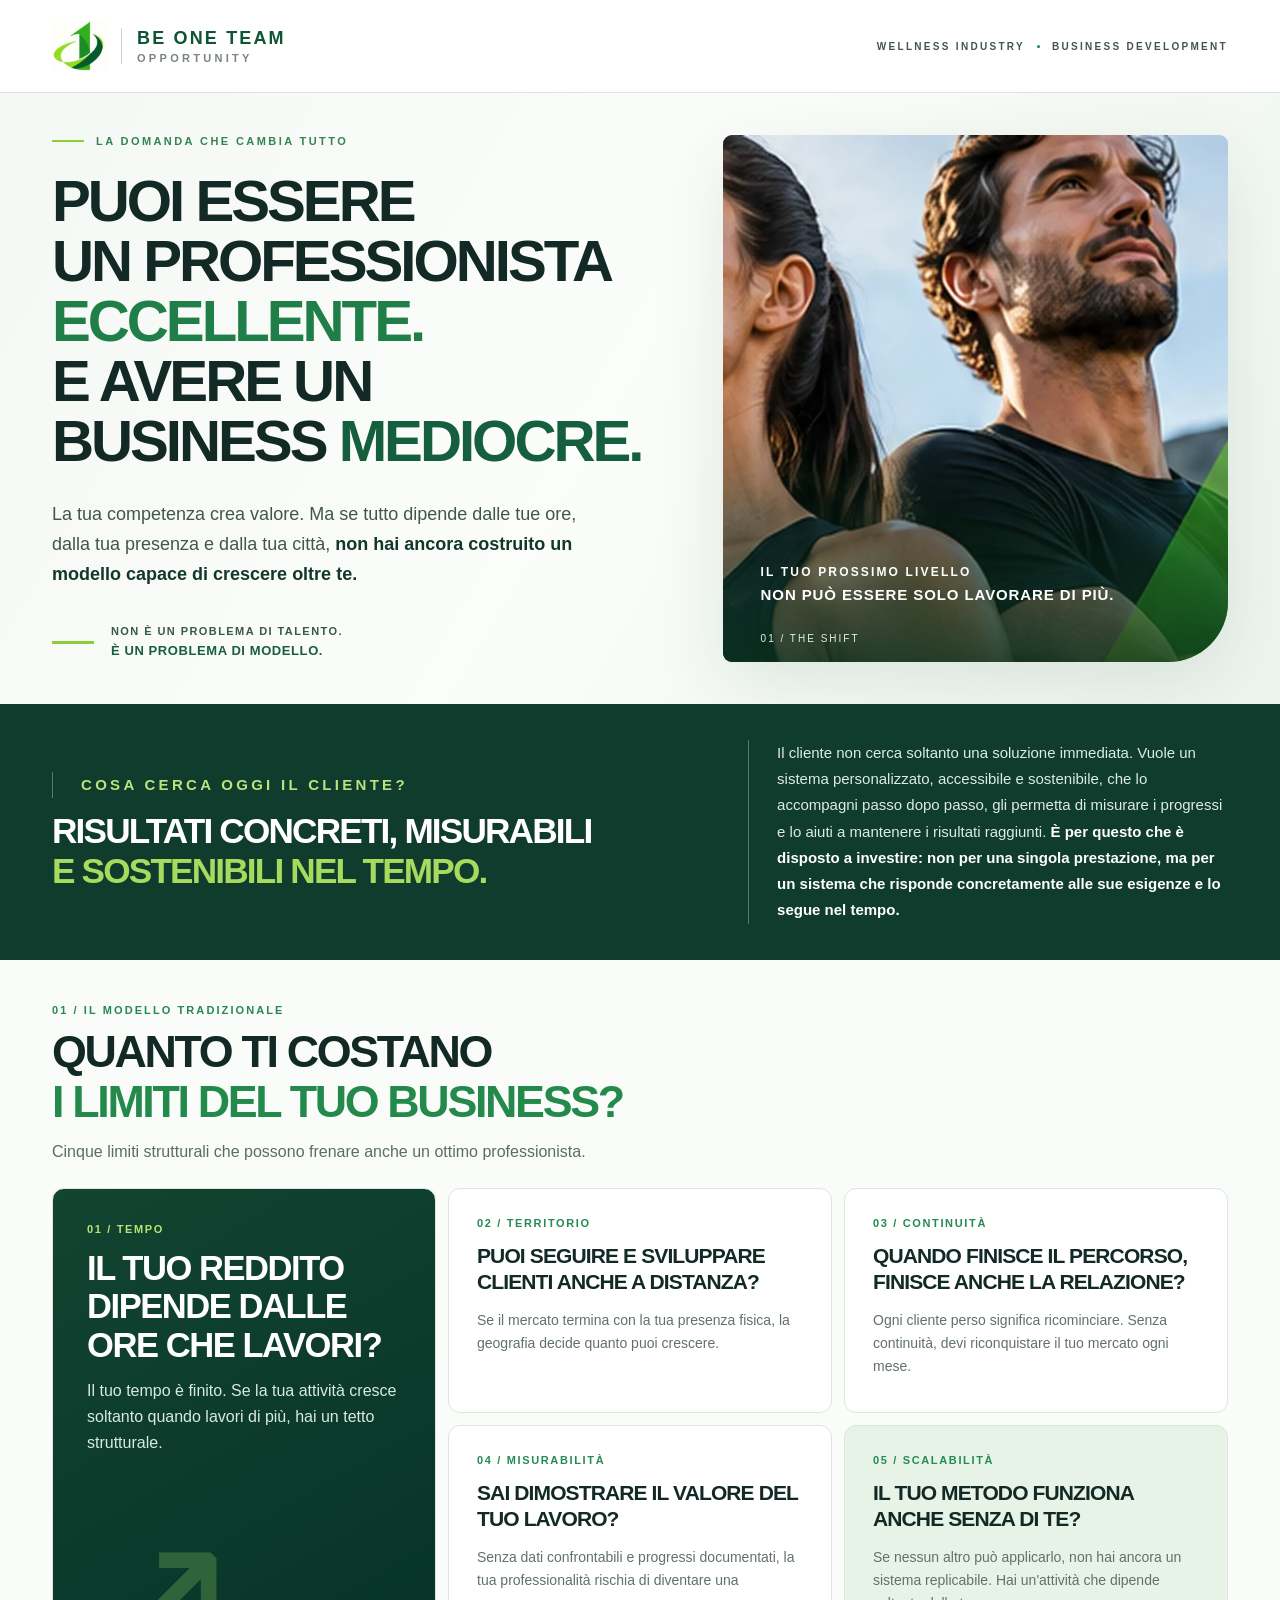
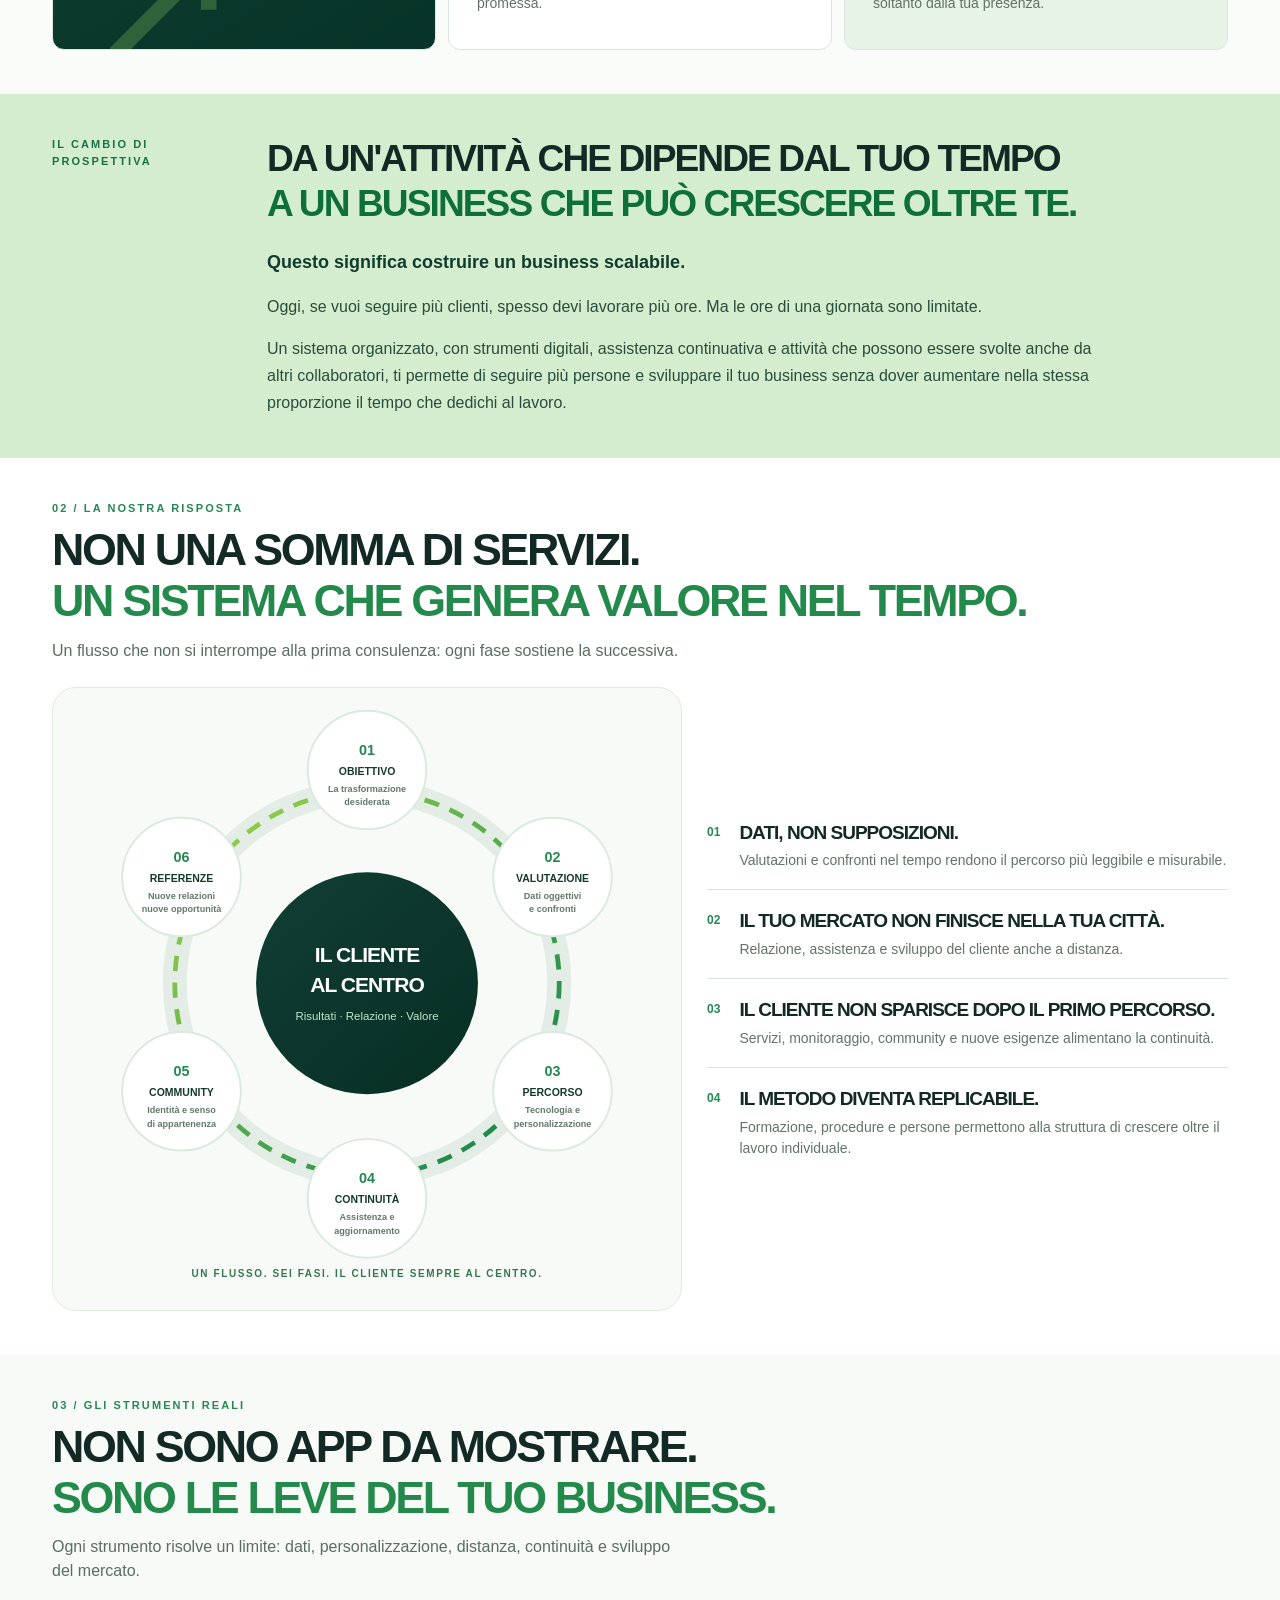
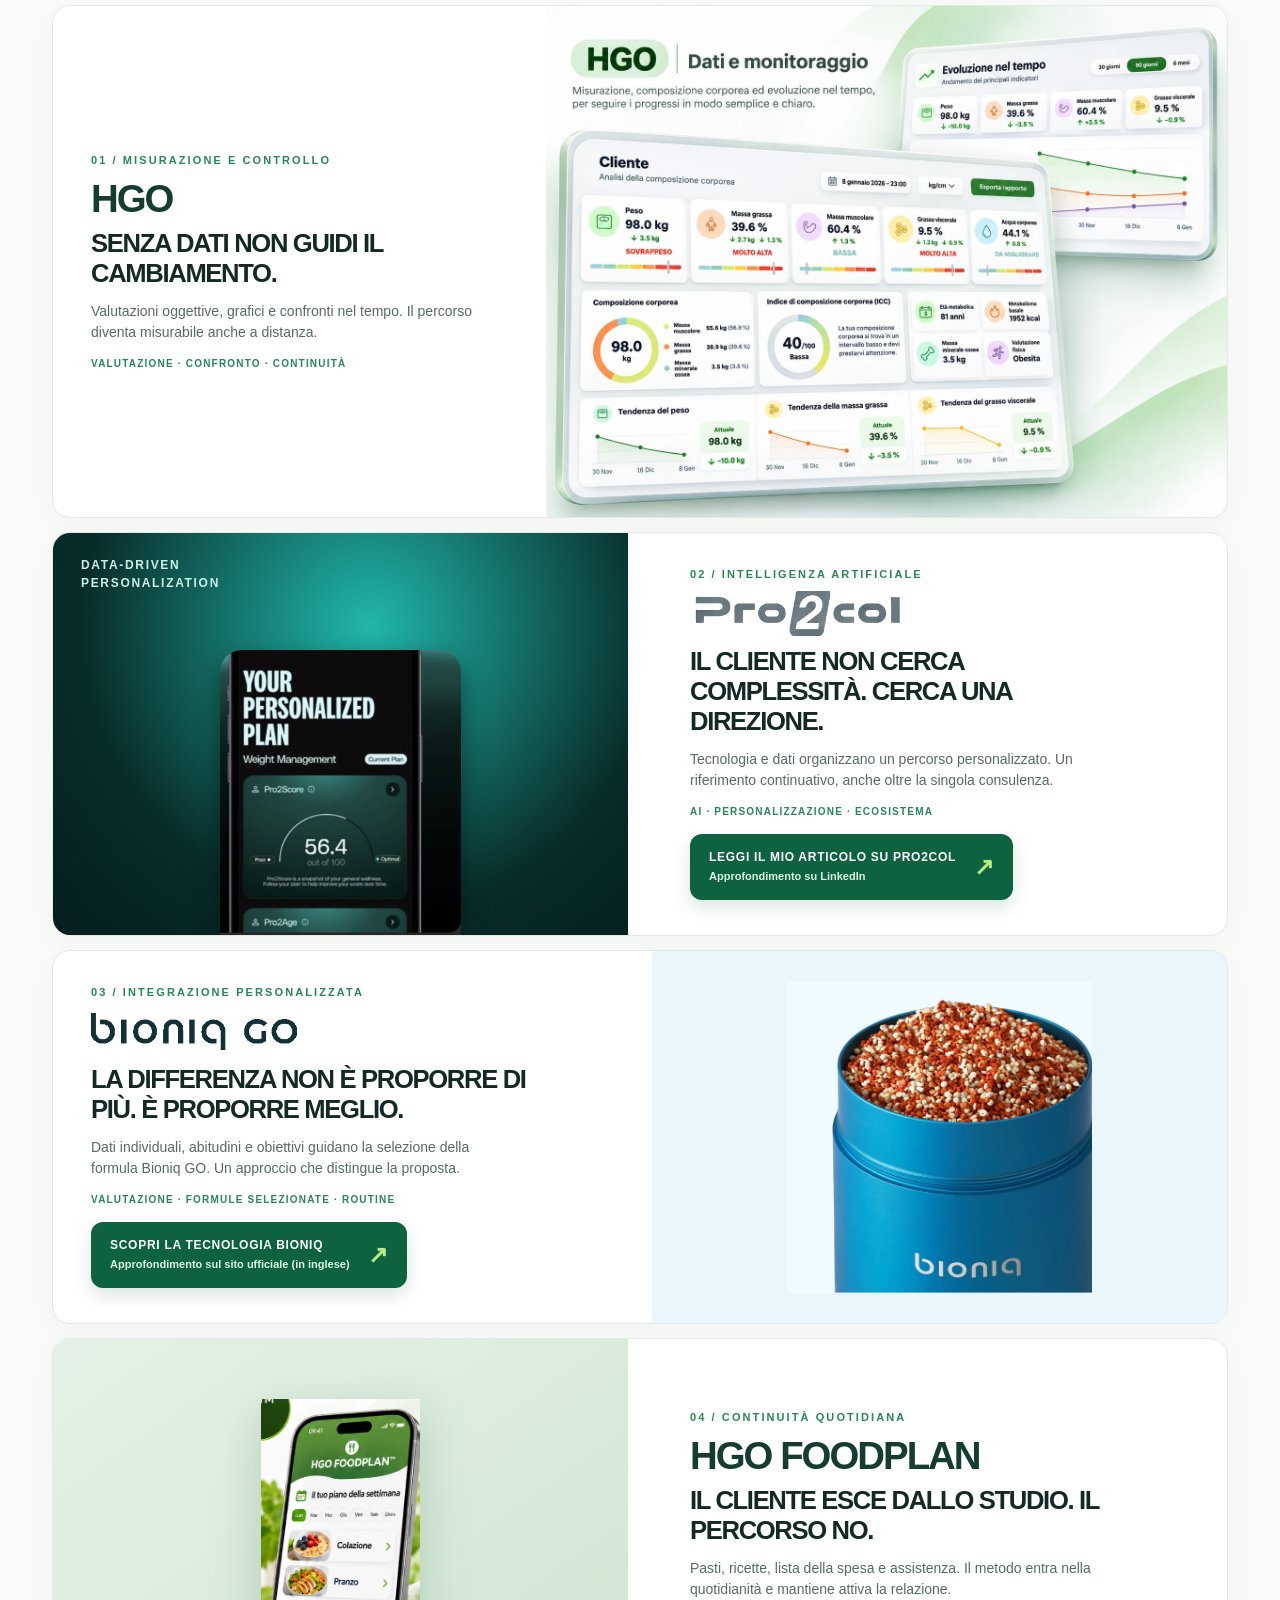
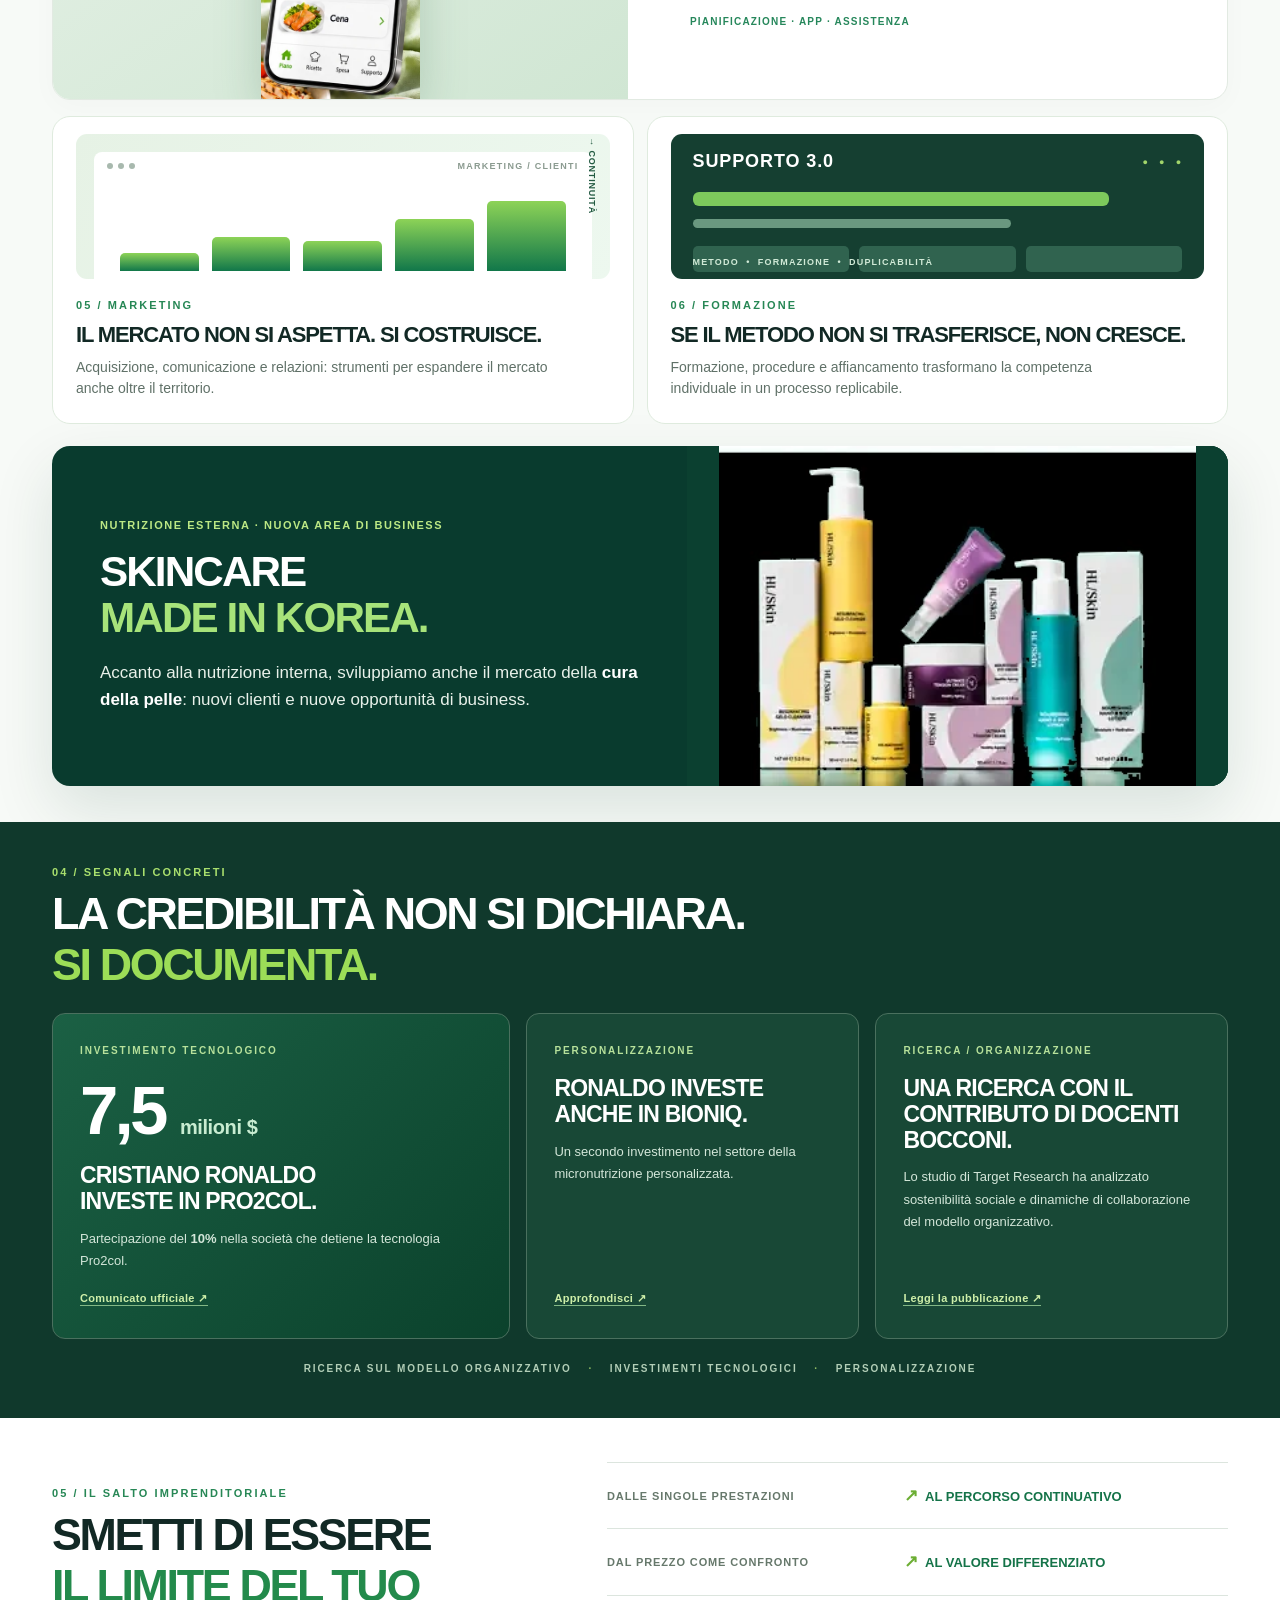
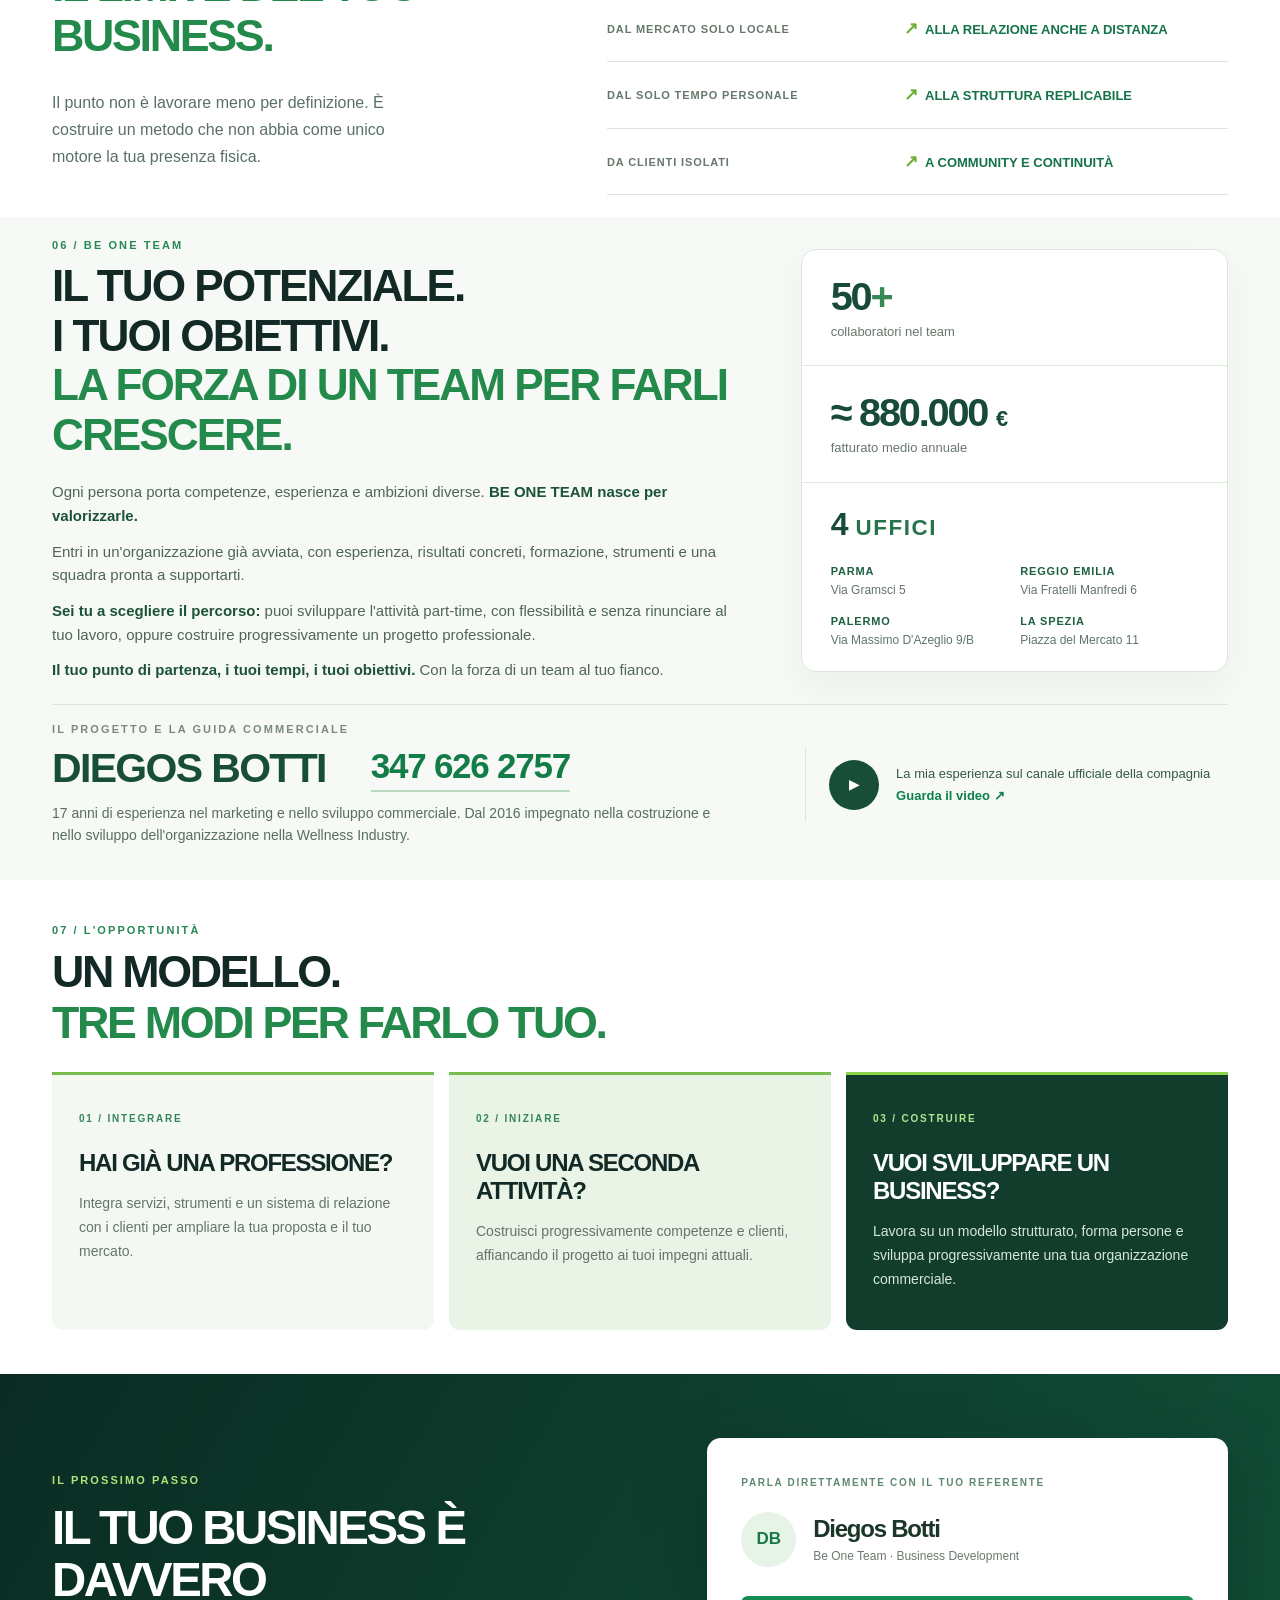
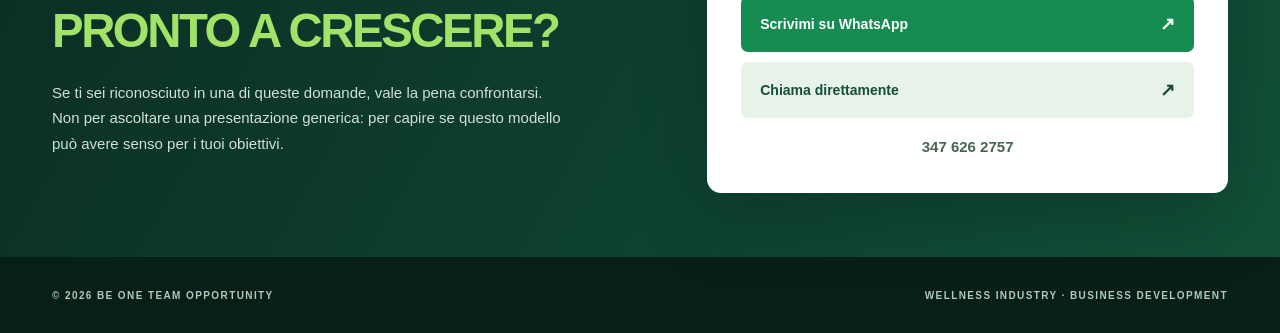
==== commit e6b5d7bf: "Annulla ultima modifica Pro2col: ripristina homepage e rimuove immagine aggiunta" ====
--- a/site/index.html
+++ b/site/index.html
@@ -47,16 +47,6 @@
 @media(max-width:480px){.tool__deep-link{width:100%;padding:14px 15px;gap:3px 10px}.tool__deep-link-main{font-size:11px}.tool__deep-link-sub{font-size:10px}}
 @media(prefers-reduced-motion:reduce){.tool__deep-link{transition:none}.tool__deep-link:hover{transform:none}}
 </style>
-<style id="homepage-pro2col-original">
-/* Approfondimento SOLO pagina madre; immagine originale preservata. */
-.pro2col-original{margin:18px 0 32px;padding:30px clamp(18px,3vw,38px);background:#f3f8f4;border:1px solid #dbe9df;border-radius:20px;display:flex;flex-direction:column;align-items:center;gap:14px}
-.pro2col-original__heading{text-align:center;max-width:760px}
-.pro2col-original__heading h3{font-size:clamp(24px,3vw,36px);letter-spacing:-.045em;line-height:1.13;color:#164632;margin:10px 0}
-.pro2col-original__heading p{font-size:15px;color:#506b59;line-height:1.65}
-.pro2col-original>img{display:block;width:100%;max-width:720px;height:auto;object-fit:contain;border-radius:12px}
-.pro2col-original figcaption{font-size:11px;color:#677b6d;line-height:1.6;text-align:center;max-width:750px}
-@media(max-width:760px){.pro2col-original{margin:12px 0 25px;padding:22px 14px;gap:12px}.pro2col-original__heading h3{font-size:clamp(23px,6vw,30px)}.pro2col-original__heading p{font-size:13px}.pro2col-original figcaption{font-size:10px}}
-</style>
 <script src="members.js" defer></script>
 <script src="app.js" defer></script>
 </head>
@@ -154,17 +144,6 @@
       <div class="tool__visual pro-visual"><img src="assets/pro2col-screen.webp" alt="Anteprima visiva dell'ecosistema digitale Pro2col" loading="lazy" width="660" height="781" /><span class="pro-visual__label">DATA-DRIVEN<br>PERSONALIZATION</span></div>
       <div class="tool__copy"><span class="tool__tag">02 / INTELLIGENZA ARTIFICIALE</span><img class="tool__logo pro-logo" src="assets/pro2col-logo.png" alt="Logo originale Pro2col" loading="lazy" width="363" height="76" /><h4>IL CLIENTE NON CERCA COMPLESSITÀ. CERCA UNA DIREZIONE.</h4><p>Tecnologia e dati organizzano un percorso personalizzato. Un riferimento continuativo, anche oltre la singola consulenza.</p><span class="tool__keywords">AI · PERSONALIZZAZIONE · ECOSISTEMA</span><a class="tool__deep-link" href="https://www.linkedin.com/pulse/il-25-marzo-2026-herbalife-ha-speso-150-milioni-di-dollari-botti-oo5df/" target="_blank" rel="noopener noreferrer" aria-label="Leggi il mio articolo di approfondimento su Pro2col su LinkedIn"><span class="tool__deep-link-main">LEGGI IL MIO ARTICOLO SU PRO2COL</span><span class="tool__deep-link-sub">Approfondimento su LinkedIn</span><span class="tool__deep-link-arrow" aria-hidden="true">↗</span></a></div>
     </div>
-
-    <!-- Ecosistema Pro2col: immagine originale fornita da Diegos. SOLO HOMEPAGE. -->
-    <figure class="pro2col-original" aria-labelledby="pro2col-original-title">
-      <div class="pro2col-original__heading">
-        <span class="tool__tag">UN ECOSISTEMA INTEGRATO</span>
-        <h3 id="pro2col-original-title">PRO2COL: LA VISIONE D'INSIEME.</h3>
-        <p>Dalla valutazione alle abitudini quotidiane: uno schema delle principali aree dell'ecosistema Pro2col.</p>
-      </div>
-      <img src="assets/pro2col-ecosystem-original.png" alt="Infografica originale Pro2col Personal Health O/S con due anelli dedicati ai dati e ai servizi, tra cui composizione corporea, valutazione del benessere, nutrizione, idratazione, wearable, microbioma, attività e coaching." loading="lazy" width="1016" height="1000" />
-      <figcaption>Schema illustrativo. Alcuni strumenti e servizi rappresentati possono non essere disponibili o inclusi nel percorso proposto.</figcaption>
-    </figure>
     <div class="tool tool--bioniq">
       <div class="tool__copy"><span class="tool__tag">03 / INTEGRAZIONE PERSONALIZZATA</span><img class="tool__logo bioniq-logo" src="assets/bioniq-logo.png" alt="Logo originale Bioniq GO" loading="lazy" width="348" height="62" /><h4>LA DIFFERENZA NON È PROPORRE DI PIÙ. È PROPORRE MEGLIO.</h4><p>Dati individuali, abitudini e obiettivi guidano la selezione della formula Bioniq GO. Un approccio che distingue la proposta.</p><span class="tool__keywords">VALUTAZIONE · FORMULE SELEZIONATE · ROUTINE</span><a class="tool__deep-link" href="https://www.bioniq.com/" target="_blank" rel="noopener noreferrer" aria-label="Scopri Bioniq sul sito ufficiale in inglese"><span class="tool__deep-link-main">SCOPRI LA TECNOLOGIA BIONIQ</span><span class="tool__deep-link-sub">Approfondimento sul sito ufficiale (in inglese)</span><span class="tool__deep-link-arrow" aria-hidden="true">↗</span></a></div>
       <div class="tool__visual bio-visual"><img src="assets/bioniq-product.webp" alt="Confezione originale Bioniq con formulazione in granuli" loading="lazy" width="650" height="665" /></div>
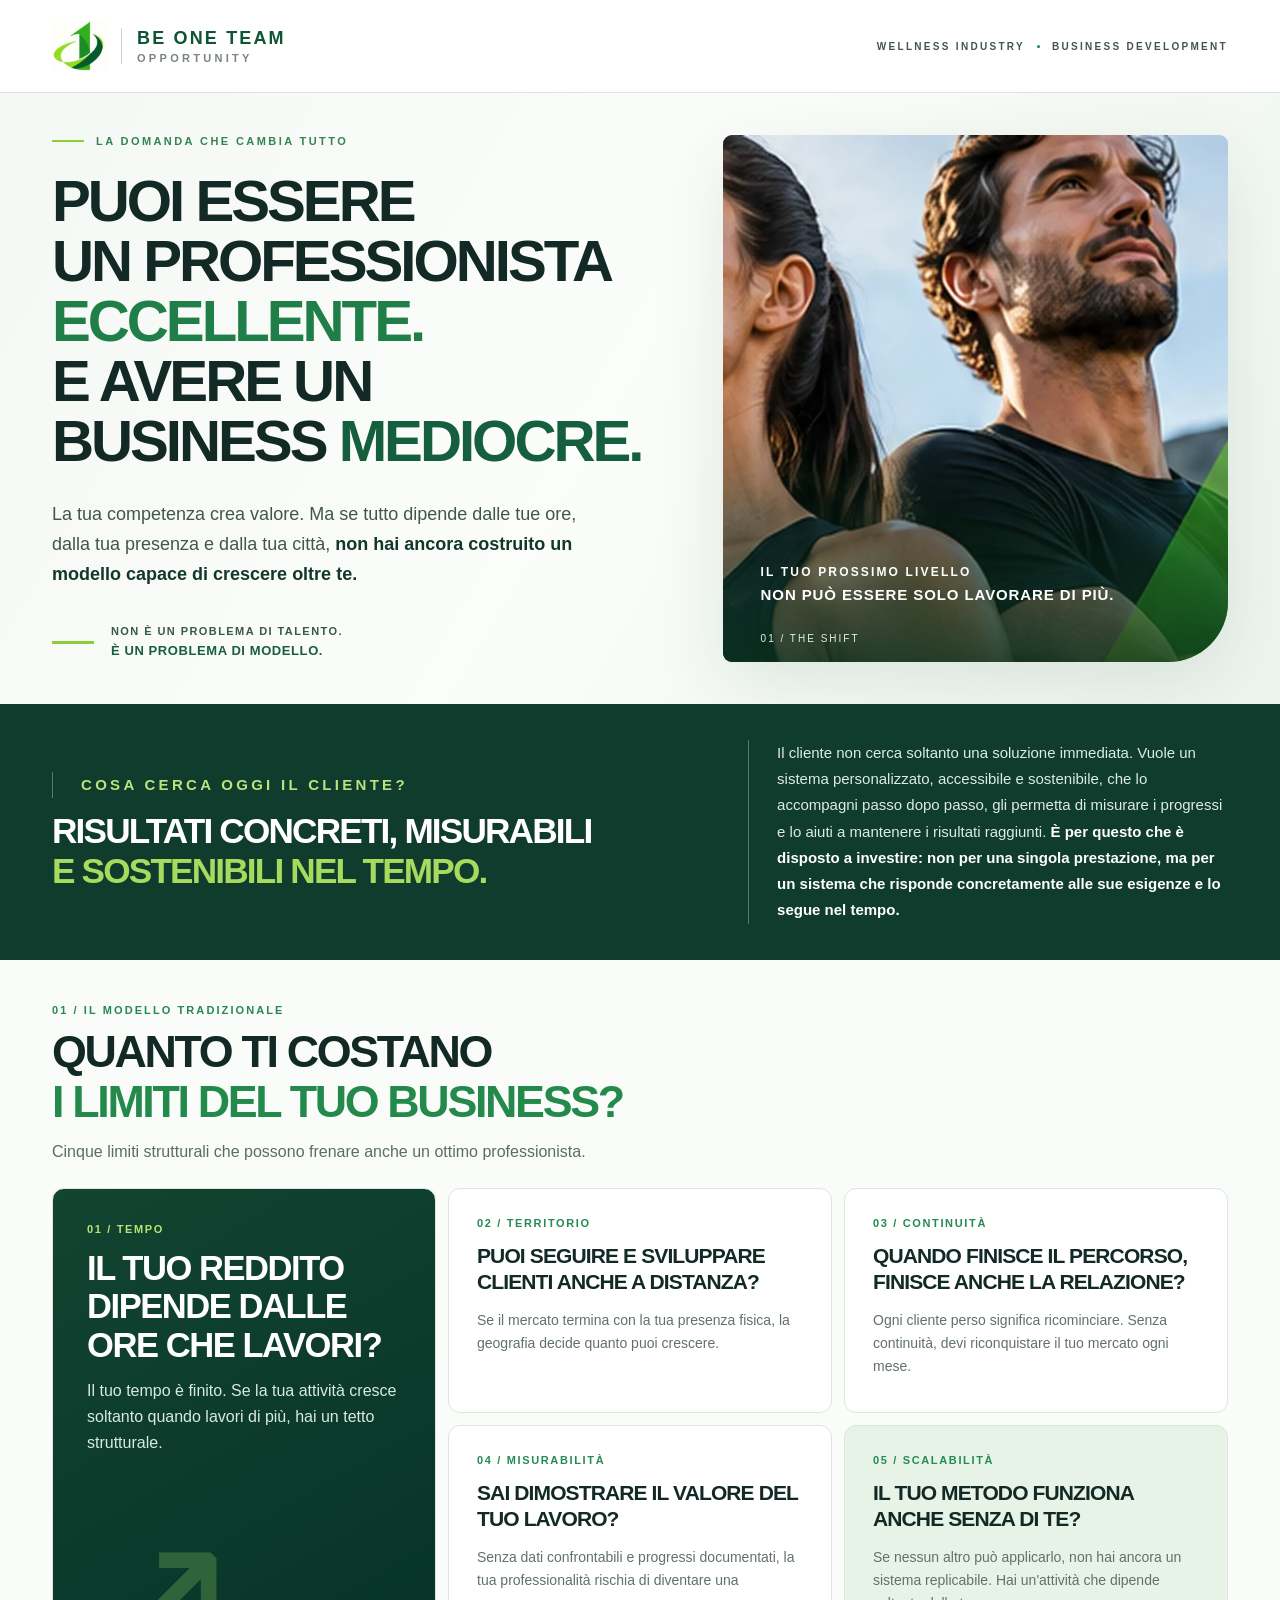
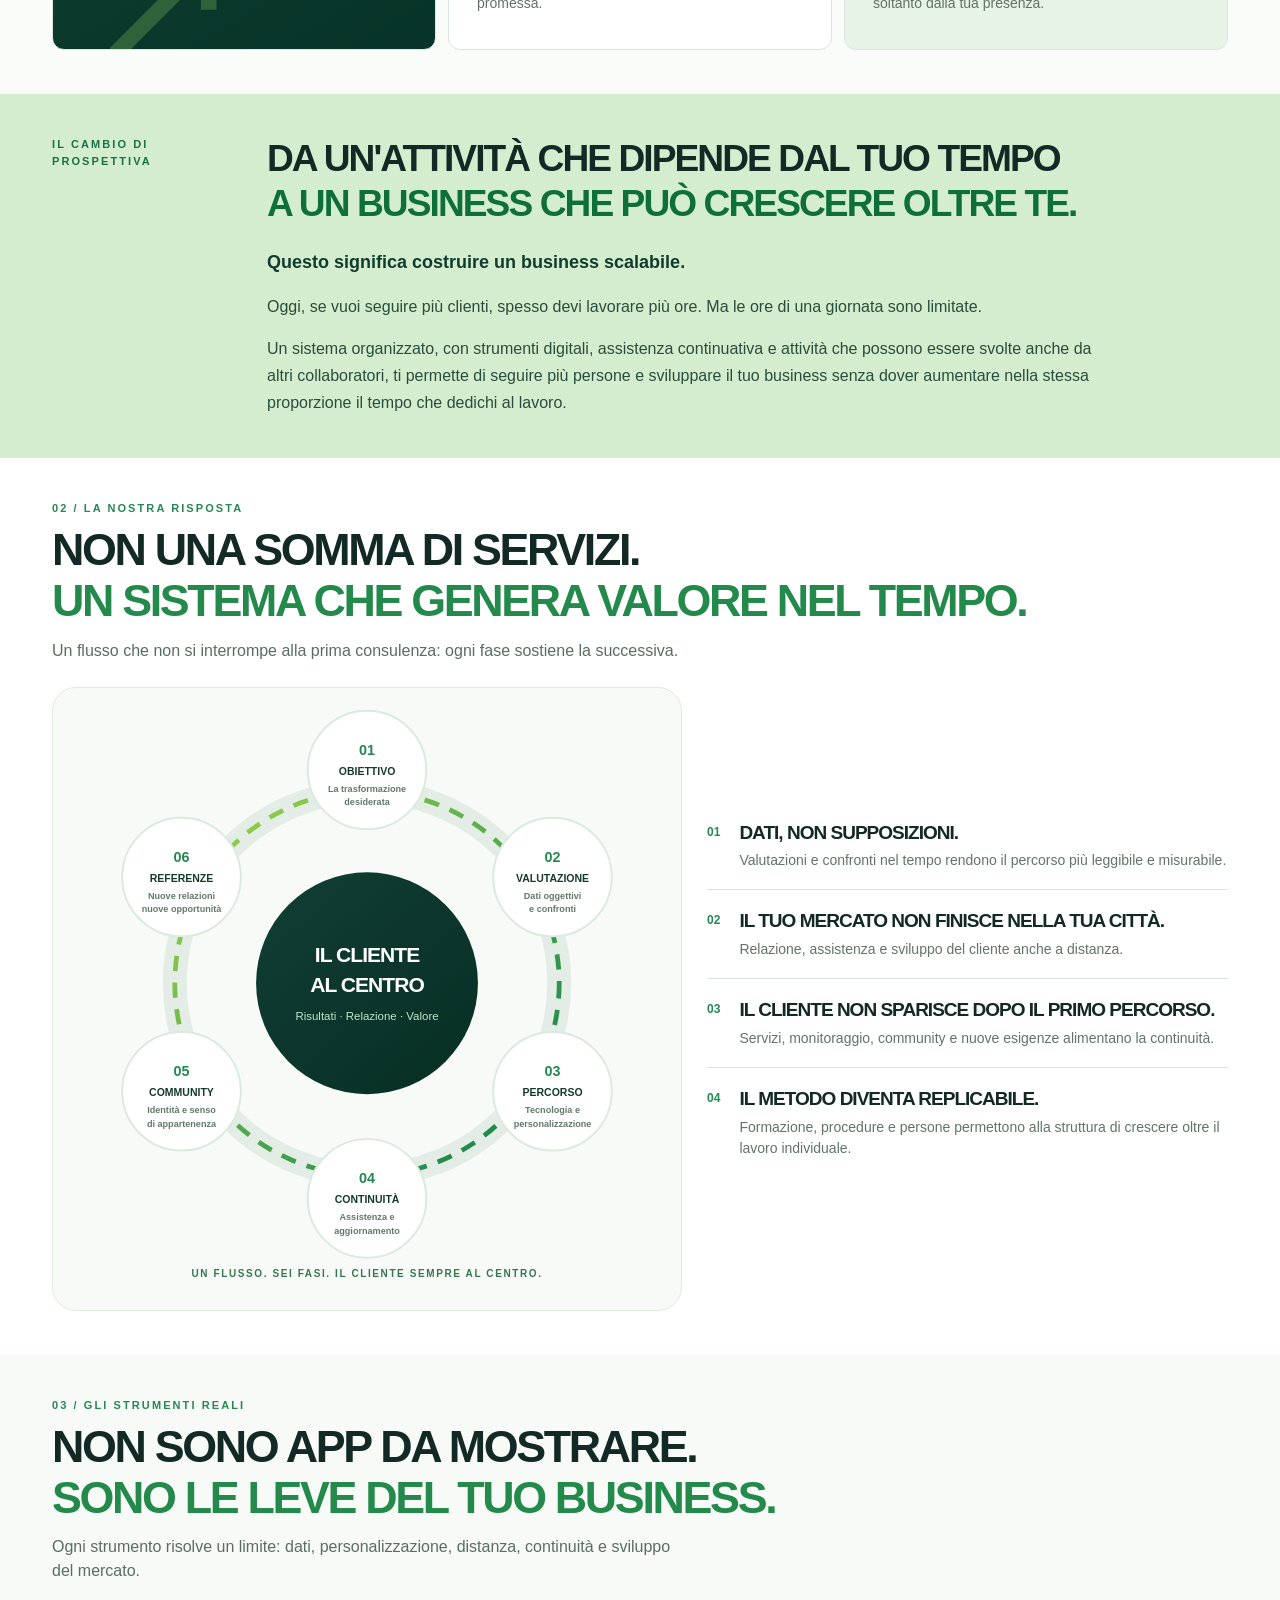
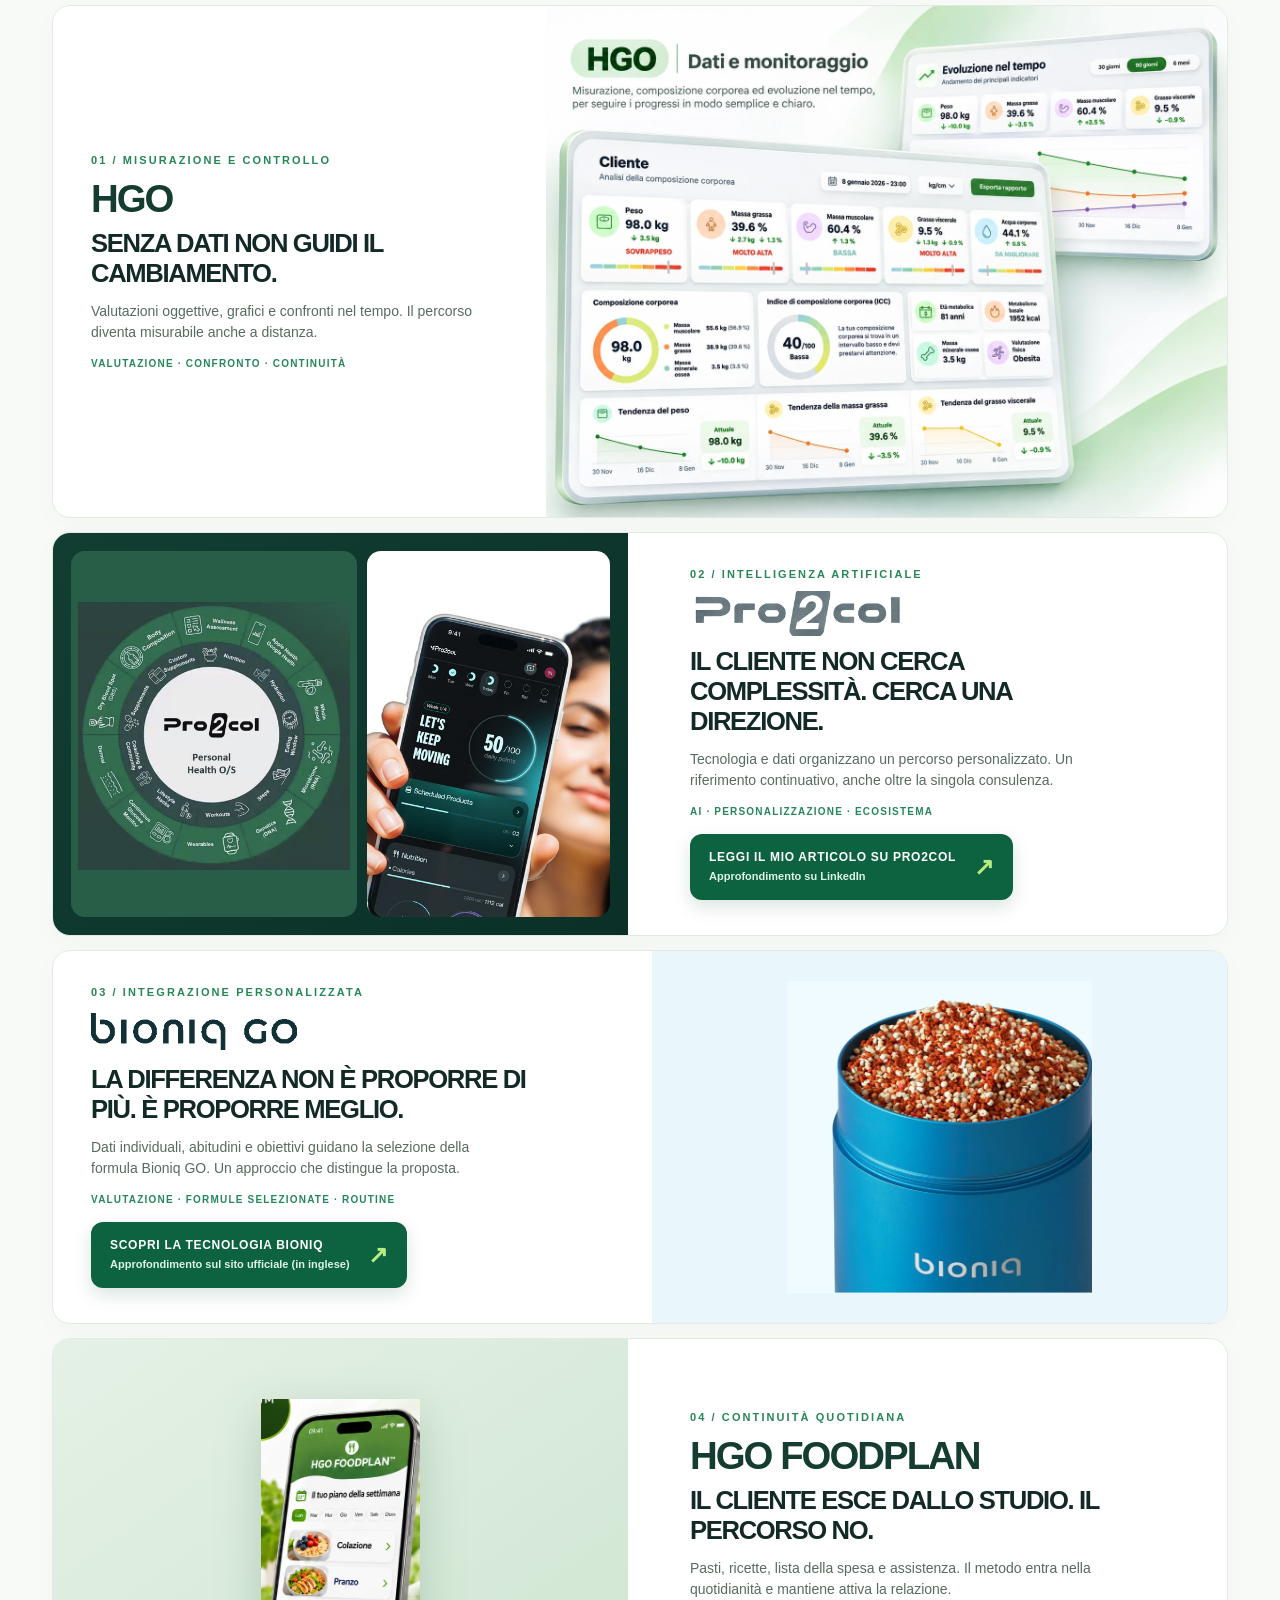
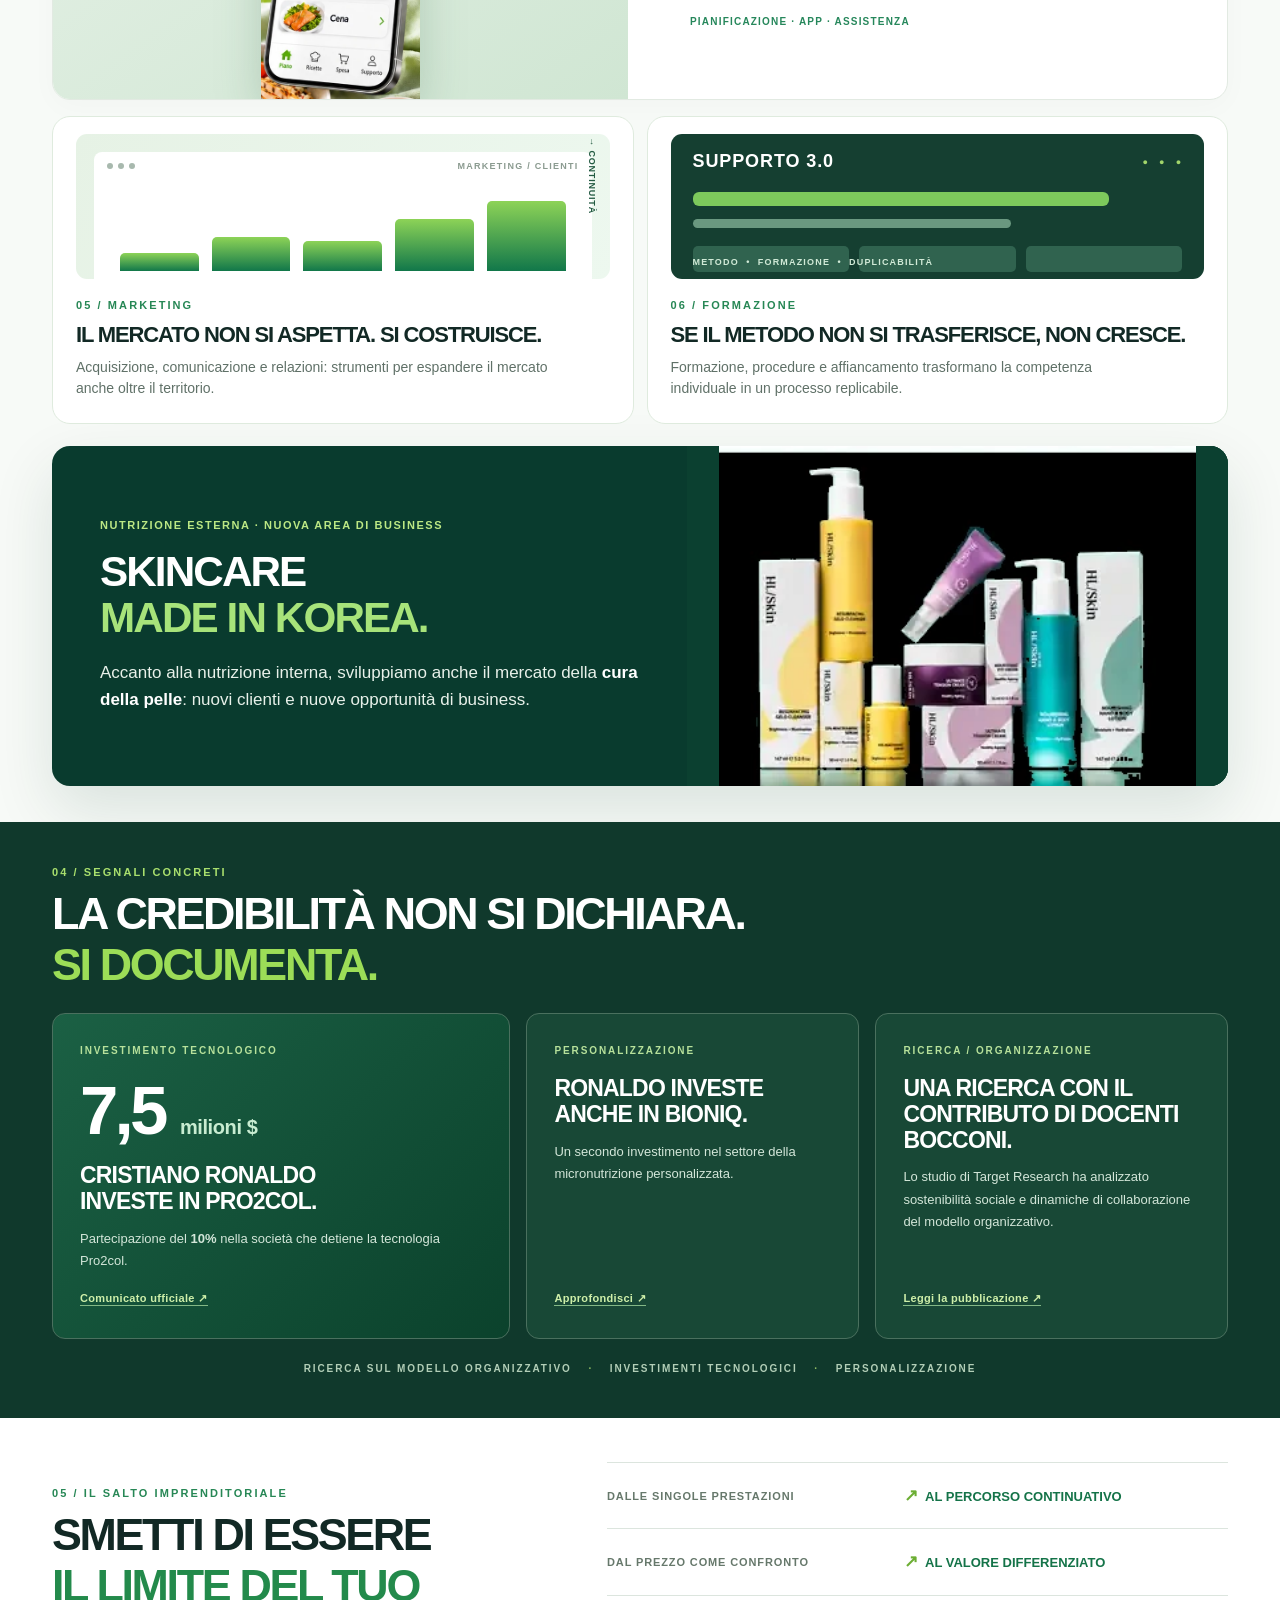
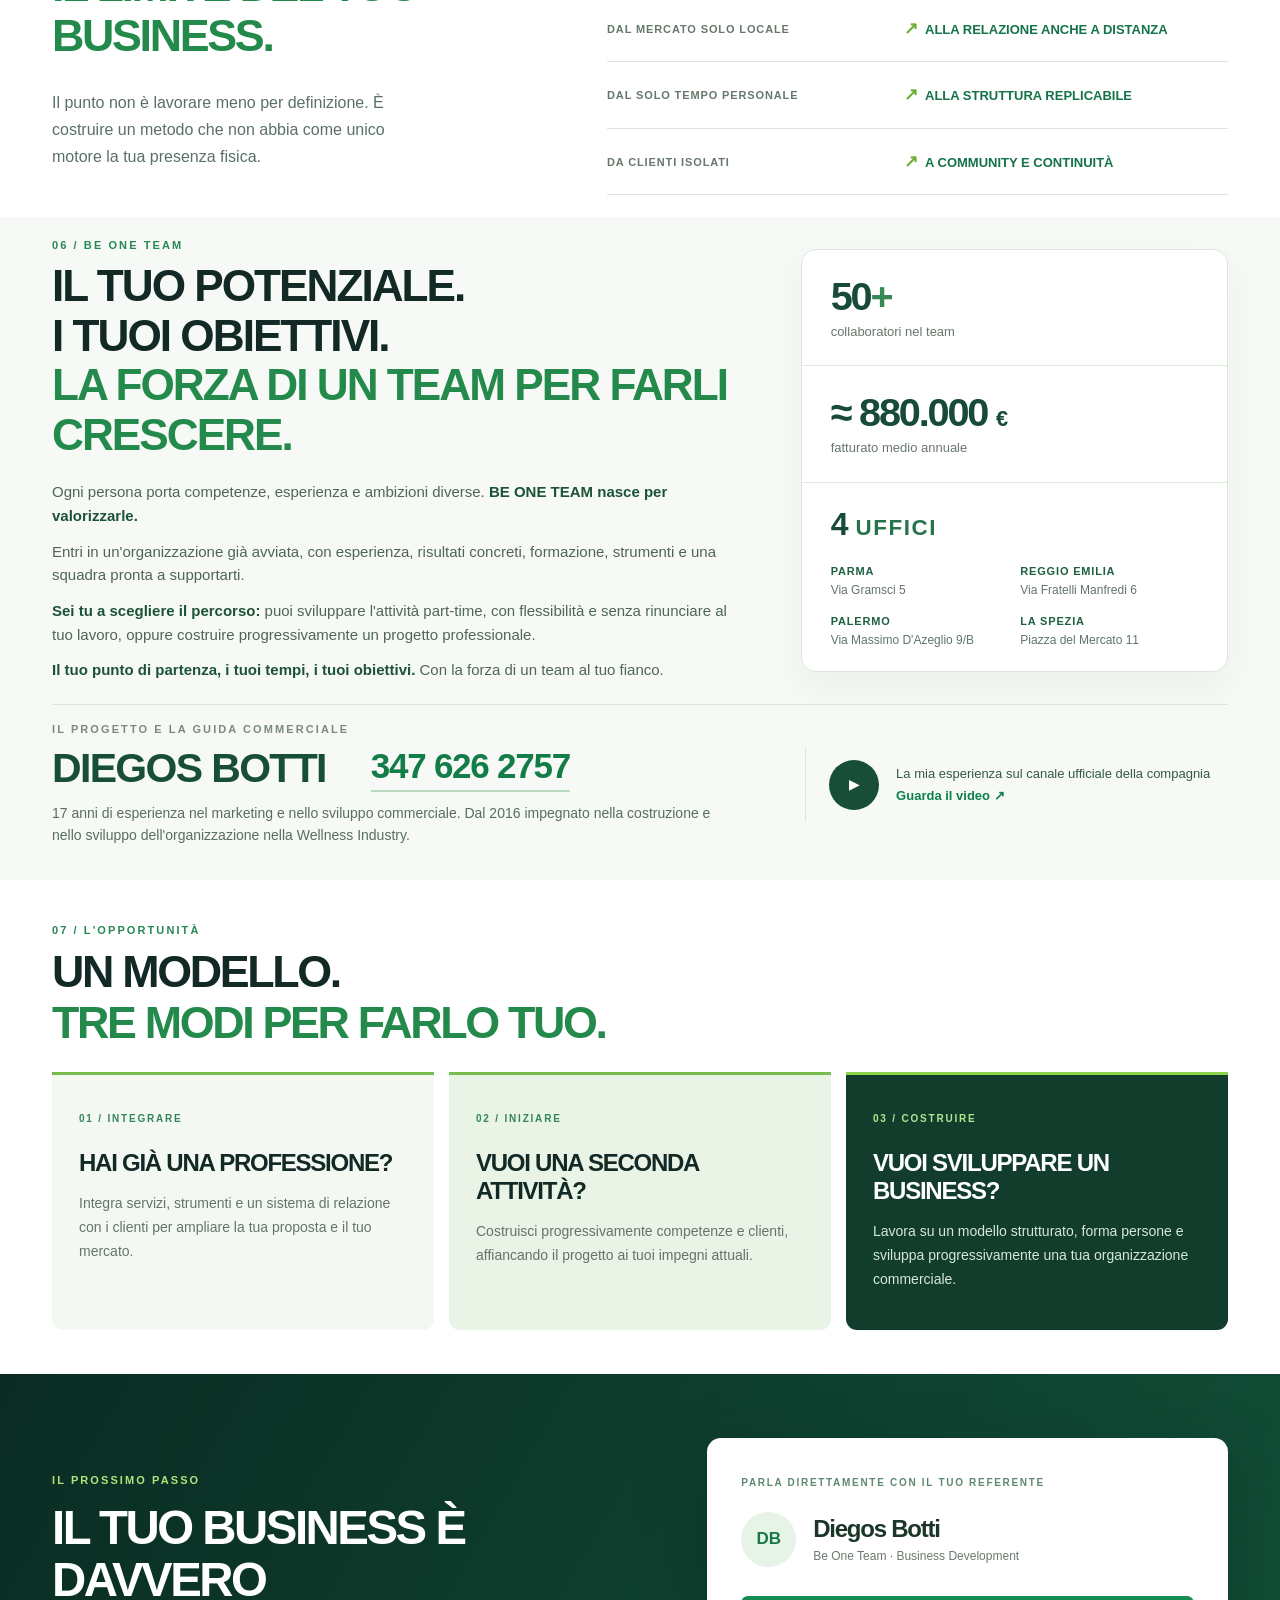
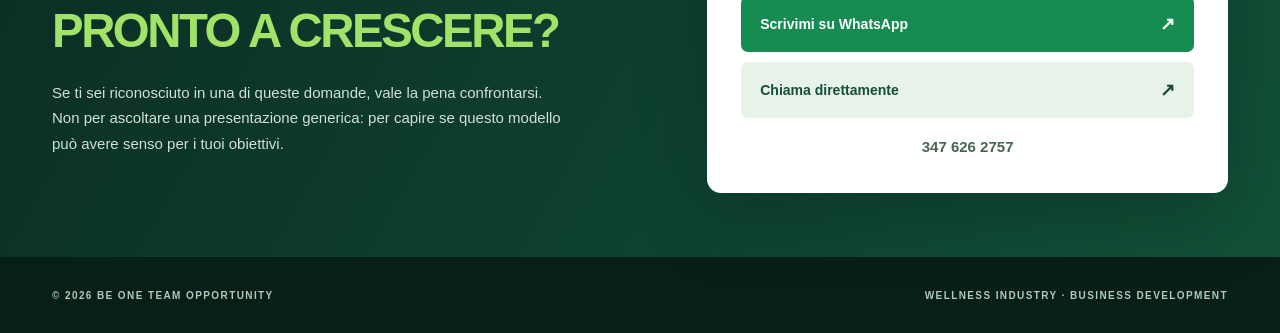
==== commit b94e7fd1: "Inserisce due immagini originali nel visual Pro2col solo sulla homepage" ====
--- a/site/index.html
+++ b/site/index.html
@@ -47,6 +47,17 @@
 @media(max-width:480px){.tool__deep-link{width:100%;padding:14px 15px;gap:3px 10px}.tool__deep-link-main{font-size:11px}.tool__deep-link-sub{font-size:10px}}
 @media(prefers-reduced-motion:reduce){.tool__deep-link{transition:none}.tool__deep-link:hover{transform:none}}
 </style>
+<style id="homepage-pro2col-duo">
+/* Solo pagina madre: due immagini originali inserite al posto del vecchio visual Pro2col. */
+.tool--pro .pro-visual--duo{display:grid;grid-template-columns:1.08fr .92fr;gap:10px;align-items:stretch;justify-content:initial;padding:18px;background:linear-gradient(135deg,#123e32,#0a3028);min-height:400px;height:100%}
+.pro-visual--duo figure{margin:0;min-width:0;overflow:hidden;border-radius:14px;background:#173f32;display:flex;align-items:center;justify-content:center}
+.pro-visual--duo .pro-duo__diagram{padding:7px;background:#285e48}
+.pro-visual--duo .pro-duo__diagram img{display:block;width:100%;height:auto;max-width:none;max-height:100%;aspect-ratio:1/1;object-fit:contain;border-radius:0;box-shadow:none}
+.pro-visual--duo .pro-duo__app{background:#f0f4f0}
+.pro-visual--duo .pro-duo__app img{display:block;width:100%;height:100%;max-width:none;object-fit:cover;object-position:50% 50%;border-radius:0;box-shadow:none}
+@media(max-width:760px){.tool--pro .pro-visual--duo{grid-template-columns:1fr 1fr;height:auto;min-height:300px;padding:10px;gap:8px}.pro-visual--duo figure{min-height:270px}.pro-visual--duo .pro-duo__diagram{padding:4px}.pro-visual--duo .pro-duo__app img{min-height:270px}}
+@media(max-width:480px){.tool--pro .pro-visual--duo{grid-template-columns:1fr;gap:10px;padding:12px;min-height:0}.pro-visual--duo figure{min-height:0}.pro-visual--duo .pro-duo__diagram{padding:8px}.pro-visual--duo .pro-duo__diagram img{width:100%;max-height:none}.pro-visual--duo .pro-duo__app{height:340px}.pro-visual--duo .pro-duo__app img{height:100%;min-height:0;object-position:center 42%}}
+</style>
 <script src="members.js" defer></script>
 <script src="app.js" defer></script>
 </head>
@@ -141,7 +152,10 @@
       <div class="tool__visual hgo-visual"><img src="assets/hgo-dashboard-nuovo.webp" alt="Illustrazione della dashboard HGO con valutazione della composizione corporea e monitoraggio dell’evoluzione nel tempo" loading="lazy" width="1448" height="1086" /></div>
     </div>
     <div class="tool tool--pro">
-      <div class="tool__visual pro-visual"><img src="assets/pro2col-screen.webp" alt="Anteprima visiva dell'ecosistema digitale Pro2col" loading="lazy" width="660" height="781" /><span class="pro-visual__label">DATA-DRIVEN<br>PERSONALIZATION</span></div>
+      <div class="tool__visual pro-visual pro-visual--duo" aria-label="Ecosistema Pro2col e applicazione digitale">
+        <figure class="pro-duo__diagram"><img src="assets/pro2col-ecosistema-originale.png" alt="Infografica Pro2col Personal Health O/S: schema circolare di dati, servizi, nutrizione e monitoraggio del benessere" loading="lazy" width="1016" height="1000" /></figure>
+        <figure class="pro-duo__app"><img src="assets/pro2col-app-persona-originale.png" alt="Persona che mostra sul telefono l'app Pro2col con il monitoraggio quotidiano" loading="lazy" width="488" height="642" /></figure>
+      </div>
       <div class="tool__copy"><span class="tool__tag">02 / INTELLIGENZA ARTIFICIALE</span><img class="tool__logo pro-logo" src="assets/pro2col-logo.png" alt="Logo originale Pro2col" loading="lazy" width="363" height="76" /><h4>IL CLIENTE NON CERCA COMPLESSITÀ. CERCA UNA DIREZIONE.</h4><p>Tecnologia e dati organizzano un percorso personalizzato. Un riferimento continuativo, anche oltre la singola consulenza.</p><span class="tool__keywords">AI · PERSONALIZZAZIONE · ECOSISTEMA</span><a class="tool__deep-link" href="https://www.linkedin.com/pulse/il-25-marzo-2026-herbalife-ha-speso-150-milioni-di-dollari-botti-oo5df/" target="_blank" rel="noopener noreferrer" aria-label="Leggi il mio articolo di approfondimento su Pro2col su LinkedIn"><span class="tool__deep-link-main">LEGGI IL MIO ARTICOLO SU PRO2COL</span><span class="tool__deep-link-sub">Approfondimento su LinkedIn</span><span class="tool__deep-link-arrow" aria-hidden="true">↗</span></a></div>
     </div>
     <div class="tool tool--bioniq">
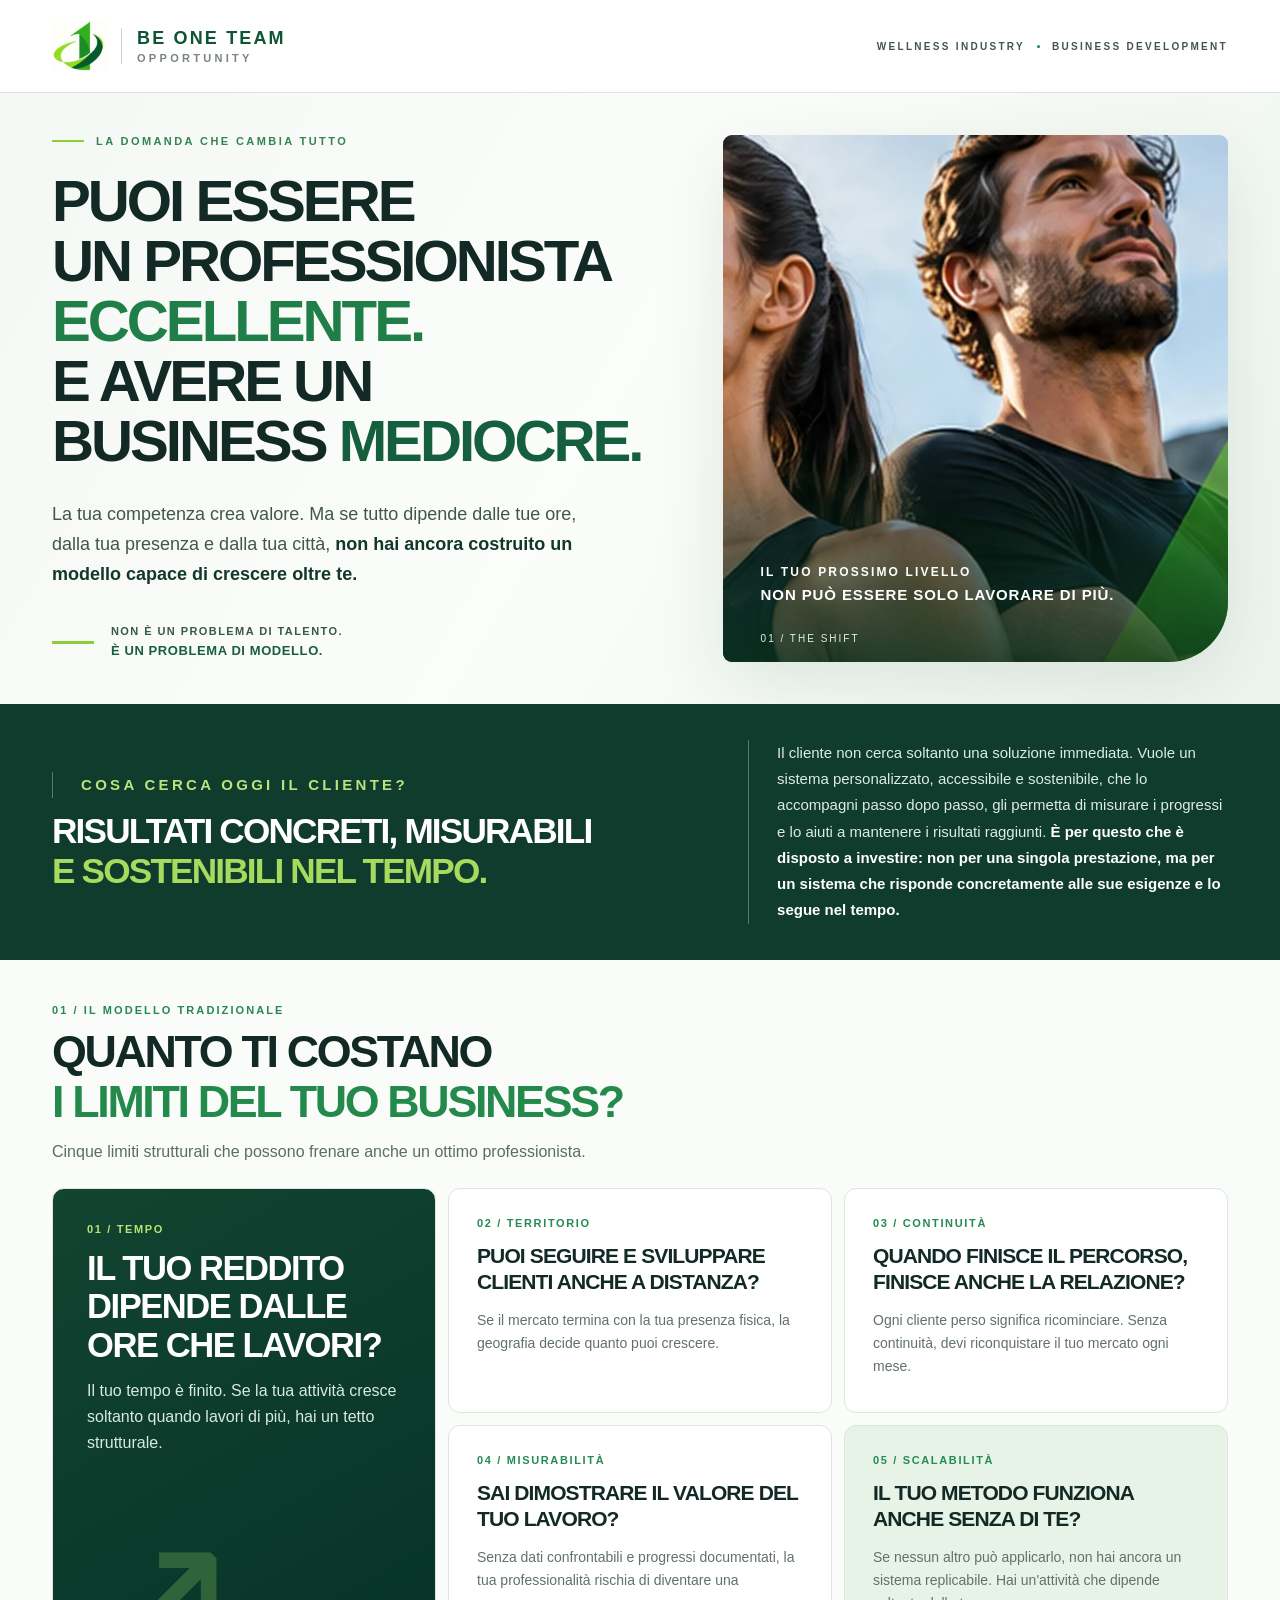
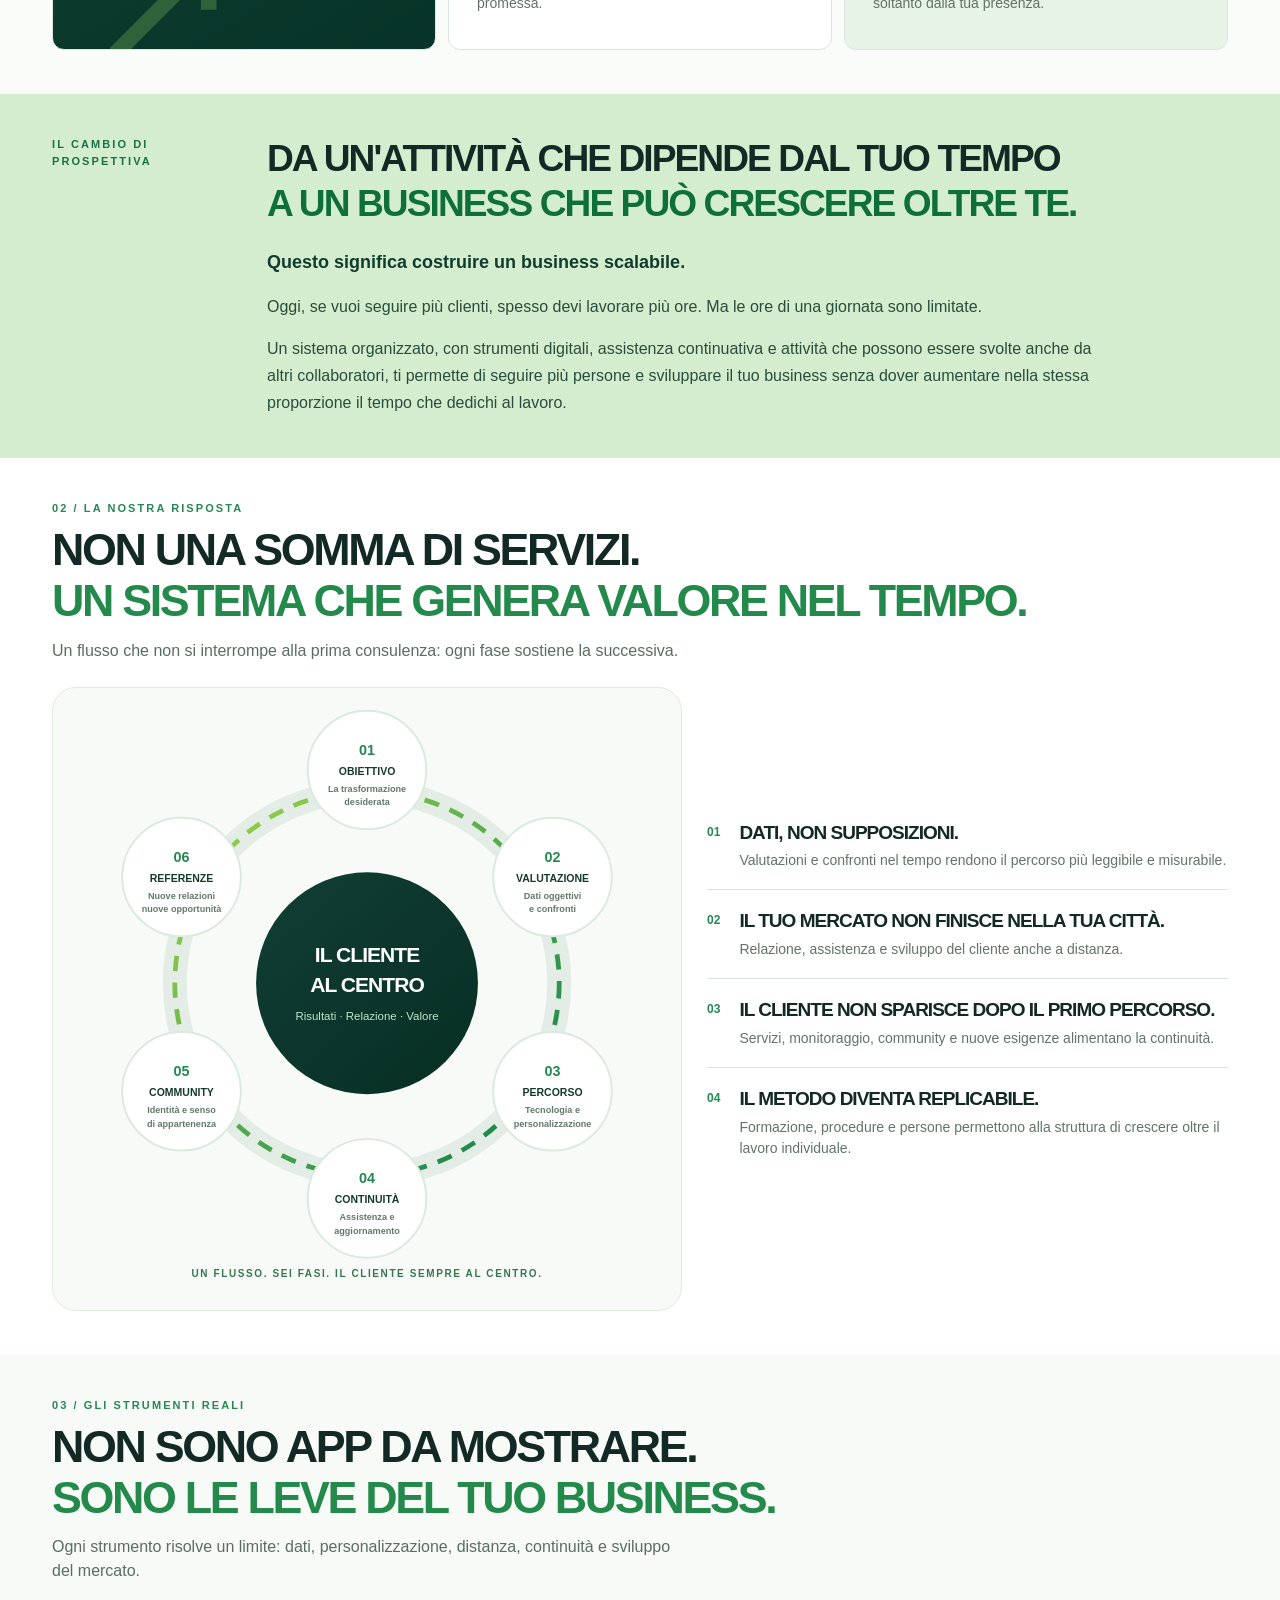
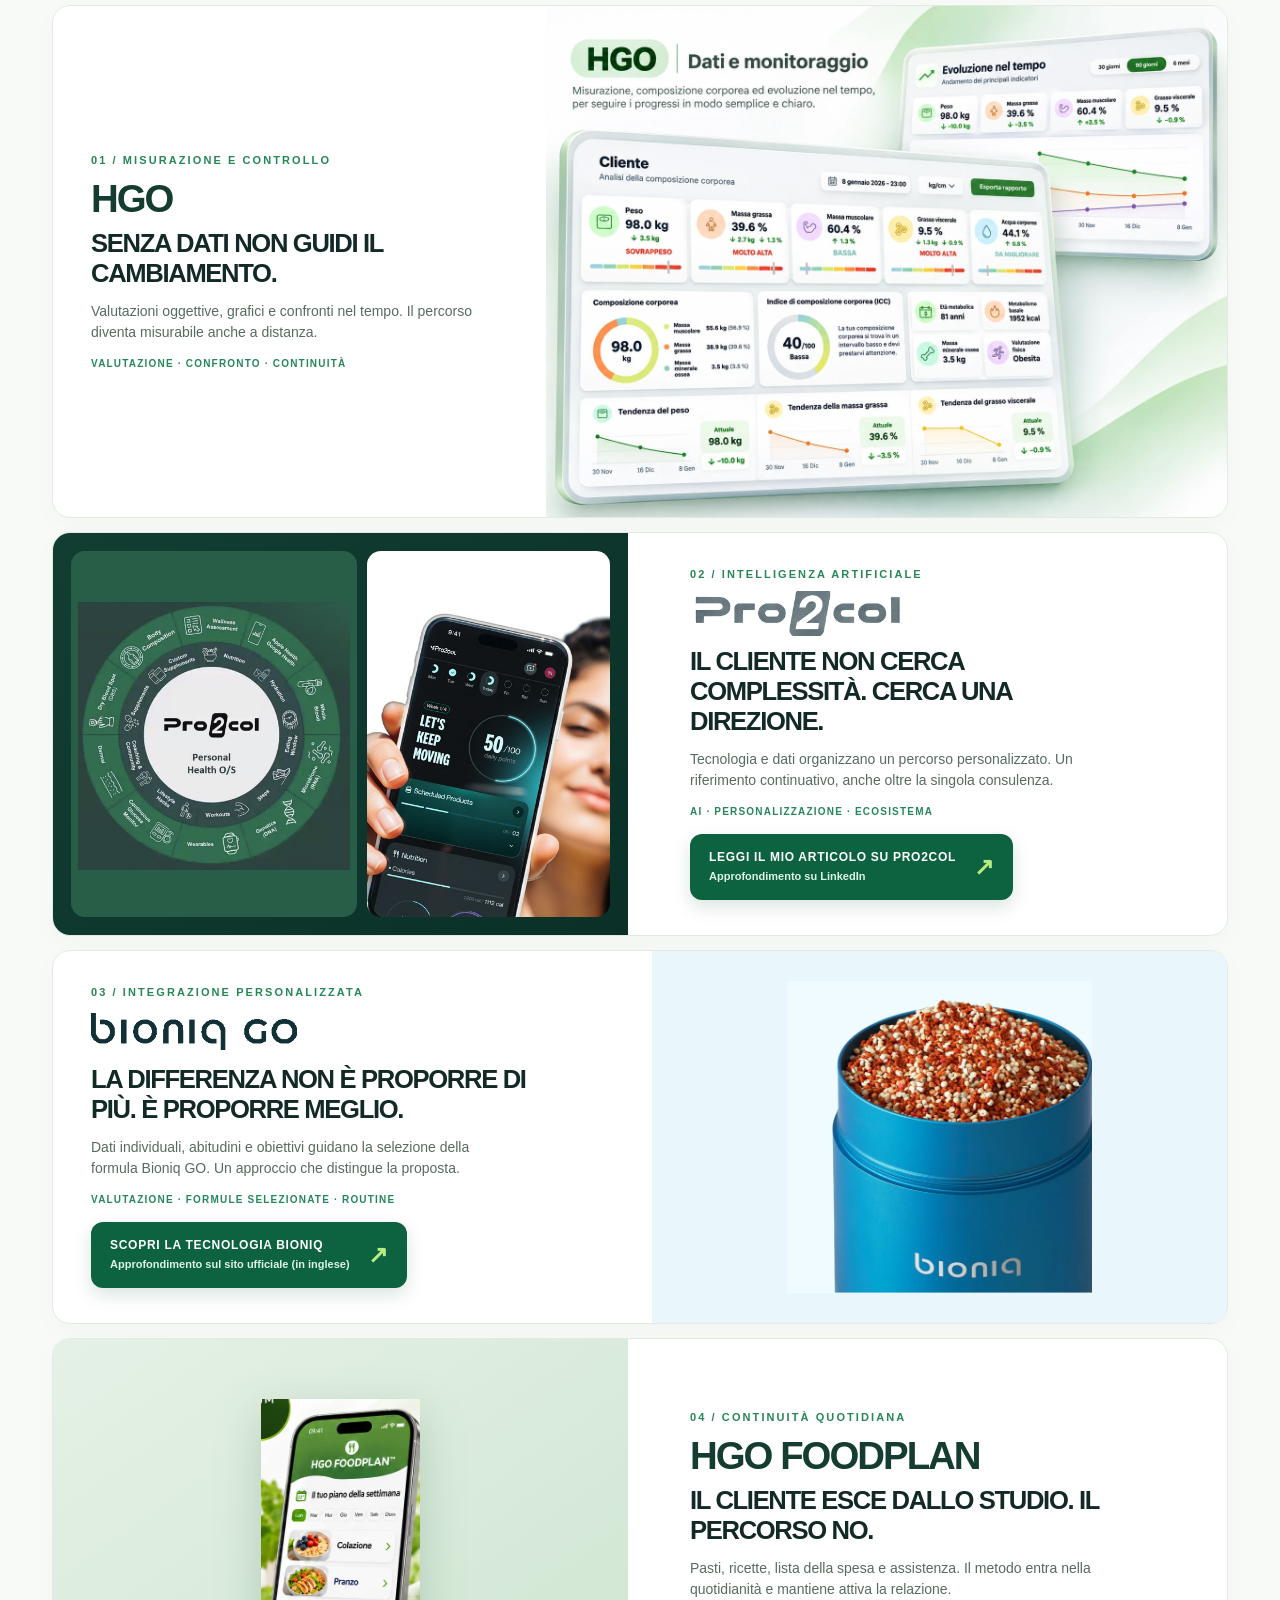
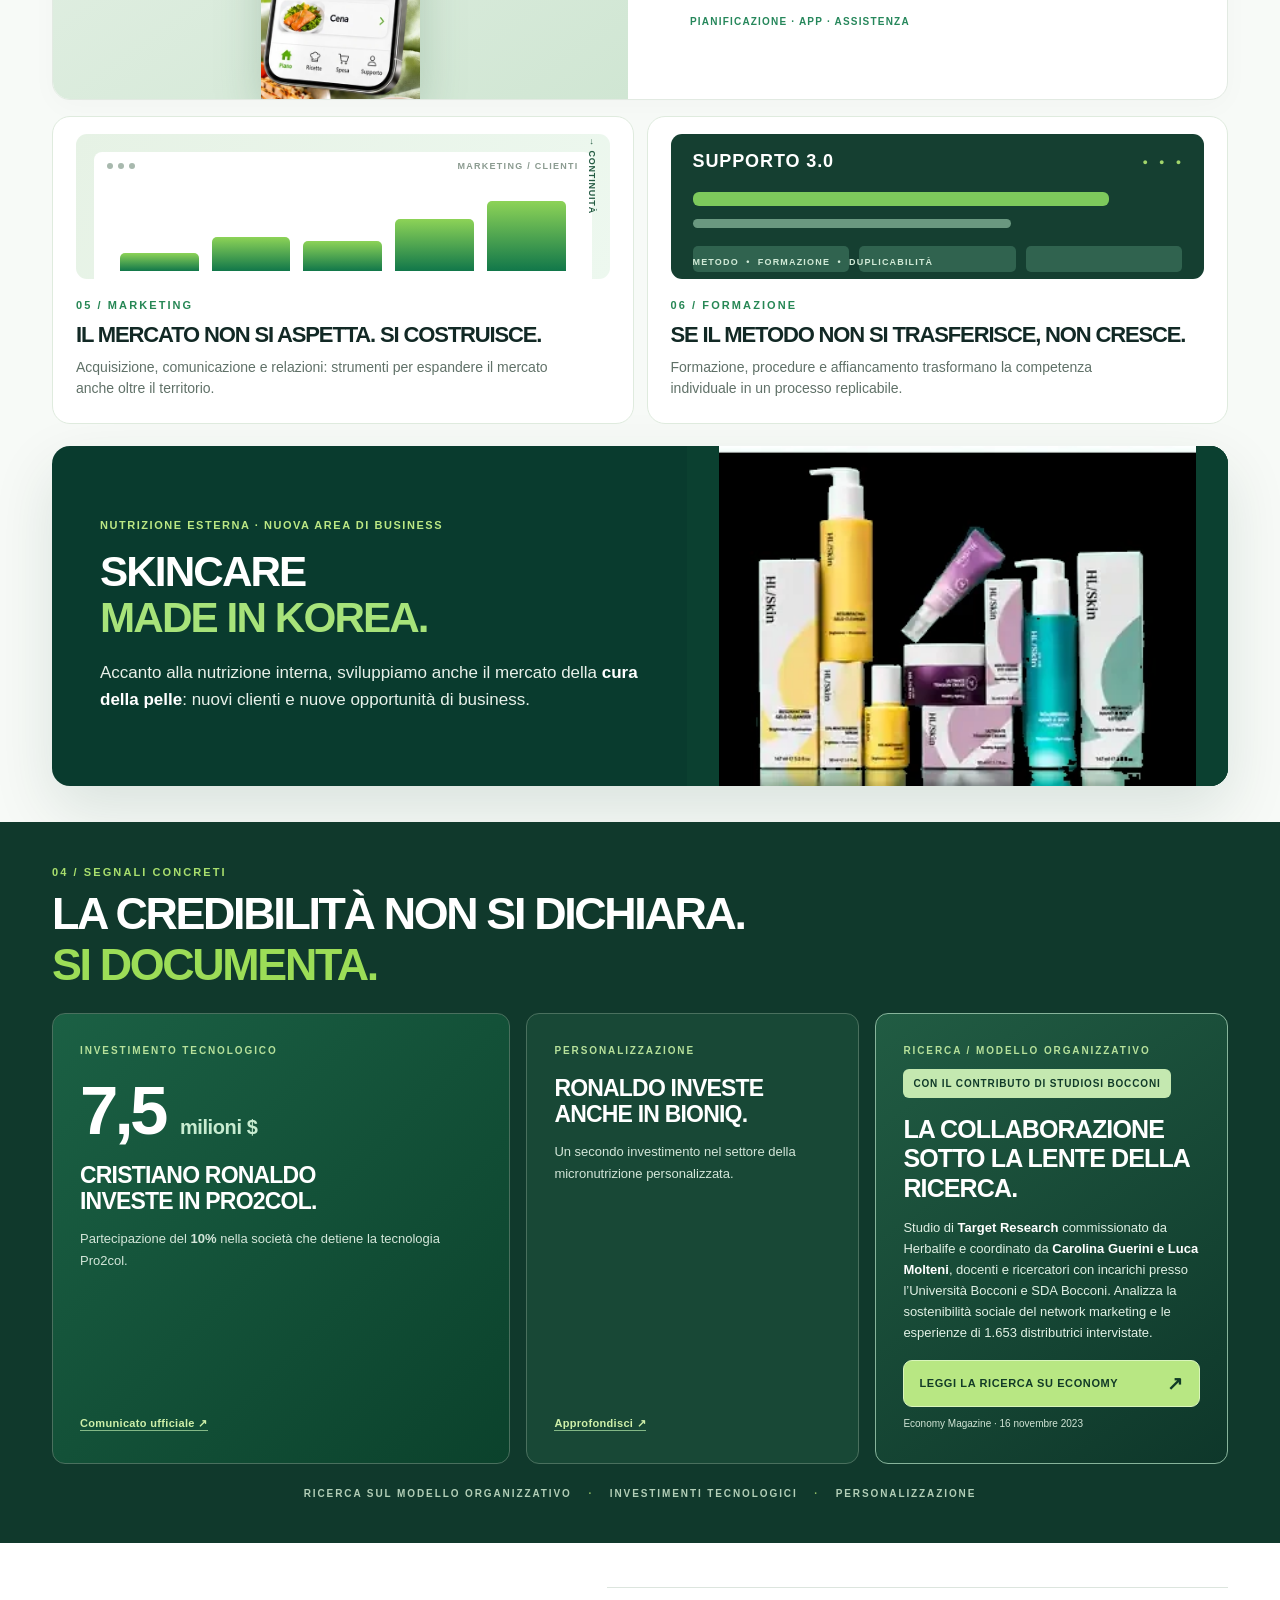
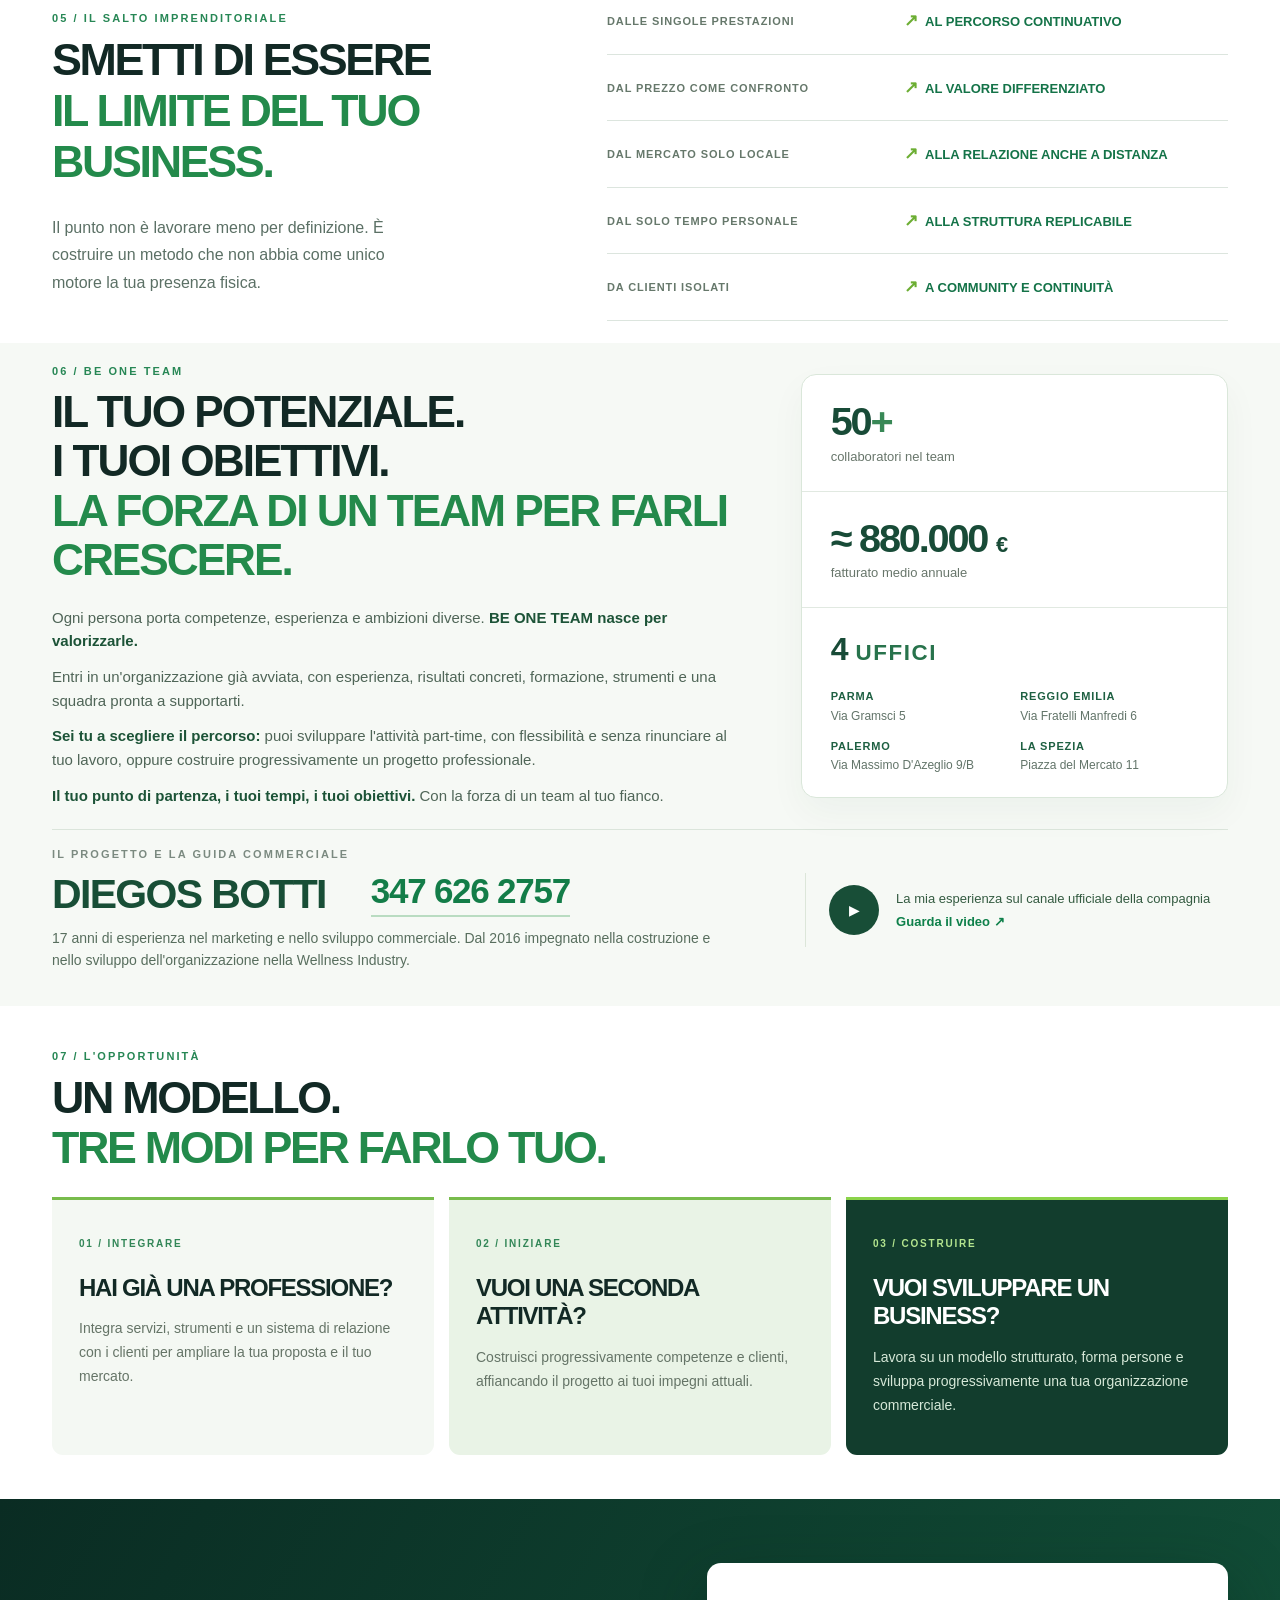
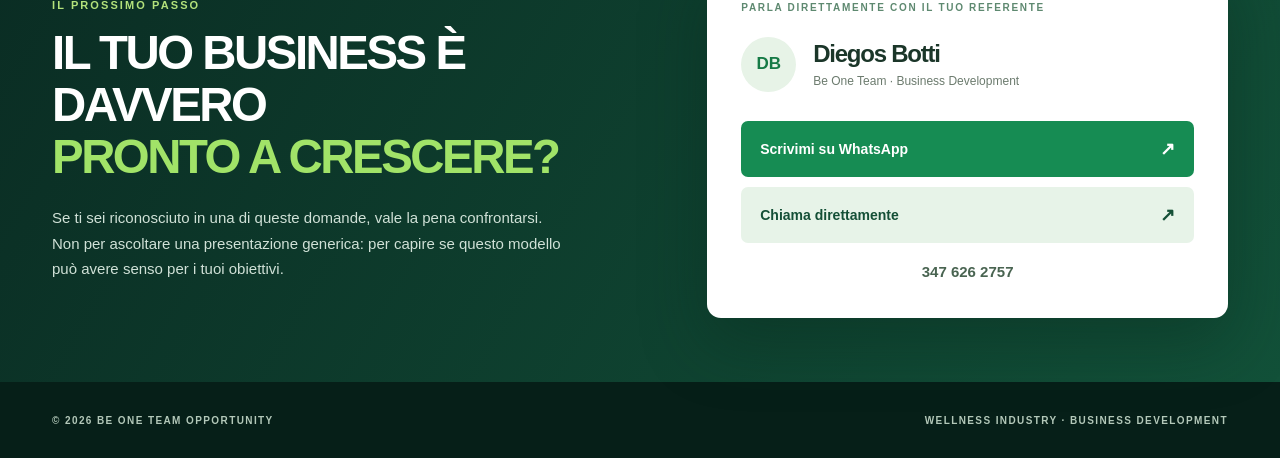
==== commit d9ace62e: "Aggiorna nella sola homepage il link Economy e valorizza la ricerca con docenti Bocconi" ====
--- a/site/index.html
+++ b/site/index.html
@@ -58,6 +58,21 @@
 @media(max-width:760px){.tool--pro .pro-visual--duo{grid-template-columns:1fr 1fr;height:auto;min-height:300px;padding:10px;gap:8px}.pro-visual--duo figure{min-height:270px}.pro-visual--duo .pro-duo__diagram{padding:4px}.pro-visual--duo .pro-duo__app img{min-height:270px}}
 @media(max-width:480px){.tool--pro .pro-visual--duo{grid-template-columns:1fr;gap:10px;padding:12px;min-height:0}.pro-visual--duo figure{min-height:0}.pro-visual--duo .pro-duo__diagram{padding:8px}.pro-visual--duo .pro-duo__diagram img{width:100%;max-height:none}.pro-visual--duo .pro-duo__app{height:340px}.pro-visual--duo .pro-duo__app img{height:100%;min-height:0;object-position:center 42%}}
 </style>
+<style id="homepage-bocconi-research">
+/* Solo homepage Diegos: rilevanza accademica correttamente attribuita. */
+.proof--bocconi{background:linear-gradient(145deg,#215c43,#0e372a);border-color:#87b49b}
+.proof--bocconi .proof__label{margin-bottom:13px}
+.proof--bocconi__stamp{display:inline-block;font-size:10px;font-weight:850;letter-spacing:.085em;line-height:1.5;color:#103a29;background:#c4e8b0;border-radius:6px;padding:7px 10px;margin:0 0 17px}
+.proof--bocconi h3{font-size:clamp(20px,2.1vw,25px);line-height:1.17;color:#fff}
+.proof--bocconi p{margin-top:14px;color:#e1f1e5;font-size:13px;line-height:1.62}
+.proof--bocconi p strong{color:#fff}
+.proof--bocconi a.proof--bocconi__article{display:flex;justify-content:space-between;align-items:center;gap:12px;width:100%;background:#b8e783;color:#123b27!important;border:1px solid #d9f5bb;border-radius:9px;margin-top:17px;padding:13px 15px;text-decoration:none;font-size:11px;line-height:1.4;font-weight:850;letter-spacing:.055em}
+.proof--bocconi a.proof--bocconi__article:hover{background:#d2f5aa}
+.proof--bocconi a.proof--bocconi__article:focus-visible{outline:3px solid #fff;outline-offset:3px}
+.proof--bocconi__article>span:last-child{font-size:19px;line-height:1}
+.proof--bocconi__source{font-size:10px;line-height:1.5;color:#d1e4d5;margin-top:9px}
+@media(max-width:760px){.proof--bocconi{padding:25px 23px}.proof--bocconi__stamp{font-size:9px}.proof--bocconi p{font-size:12px}}
+</style>
 <script src="members.js" defer></script>
 <script src="app.js" defer></script>
 </head>
@@ -188,7 +203,7 @@
     <div class="evidence__grid">
       <article class="proof proof--big"><span class="proof__label">INVESTIMENTO TECNOLOGICO</span><div class="proof__amount">7,5 <span>milioni $</span></div><h3>CRISTIANO RONALDO<br>INVESTE IN PRO2COL.</h3><p>Partecipazione del <strong>10%</strong> nella società che detiene la tecnologia Pro2col.</p><a href="https://ir.herbalife.com/news-events/press-releases/detail/935/herbalife-announces-cristiano-ronaldo-invests-7-5-million" rel="noopener noreferrer" target="_blank">Comunicato ufficiale ↗</a></article>
       <article class="proof"><span class="proof__label">PERSONALIZZAZIONE</span><h3>RONALDO INVESTE ANCHE IN BIONIQ.</h3><p>Un secondo investimento nel settore della micronutrizione personalizzata.</p><a href="https://insider.fitt.co/press-release/cristiano-ronaldo-invests-in-bioniq-bringing-its-total-valuation-to-82-million/" rel="noopener noreferrer" target="_blank">Approfondisci ↗</a></article>
-      <article class="proof"><span class="proof__label">RICERCA / ORGANIZZAZIONE</span><h3>UNA RICERCA CON IL CONTRIBUTO DI DOCENTI BOCCONI.</h3><p>Lo studio di Target Research ha analizzato sostenibilità sociale e dinamiche di collaborazione del modello organizzativo.</p><a href="https://emplus.egeaonline.it/en/61/archivio-rivista/rivista/3462054/articolo/3462121" rel="noopener noreferrer" target="_blank">Leggi la pubblicazione ↗</a></article>
+      <article class="proof proof--bocconi"><span class="proof__label">RICERCA / MODELLO ORGANIZZATIVO</span><span class="proof--bocconi__stamp">CON IL CONTRIBUTO DI STUDIOSI BOCCONI</span><h3>LA COLLABORAZIONE SOTTO LA LENTE DELLA RICERCA.</h3><p>Studio di <strong>Target Research</strong> commissionato da Herbalife e coordinato da <strong>Carolina Guerini e Luca Molteni</strong>, docenti e ricercatori con incarichi presso l’Università Bocconi e SDA Bocconi. Analizza la sostenibilità sociale del network marketing e le esperienze di 1.653 distributrici intervistate.</p><a class="proof--bocconi__article" href="https://www.economymagazine.it/collaborazione-sostantivo-femminile/" rel="noopener noreferrer" target="_blank" aria-label="Leggi su Economy Magazine l’articolo Collaborazione, sostantivo femminile, sulla ricerca Target Research con contributo di studiosi Bocconi"><span>LEGGI LA RICERCA SU ECONOMY</span><span aria-hidden="true">↗</span></a><span class="proof--bocconi__source">Economy Magazine · 16 novembre 2023</span></article>
     </div>
     <p class="evidence__bottom">RICERCA SUL MODELLO ORGANIZZATIVO <span>·</span> INVESTIMENTI TECNOLOGICI <span>·</span> PERSONALIZZAZIONE</p>
   </div></section>
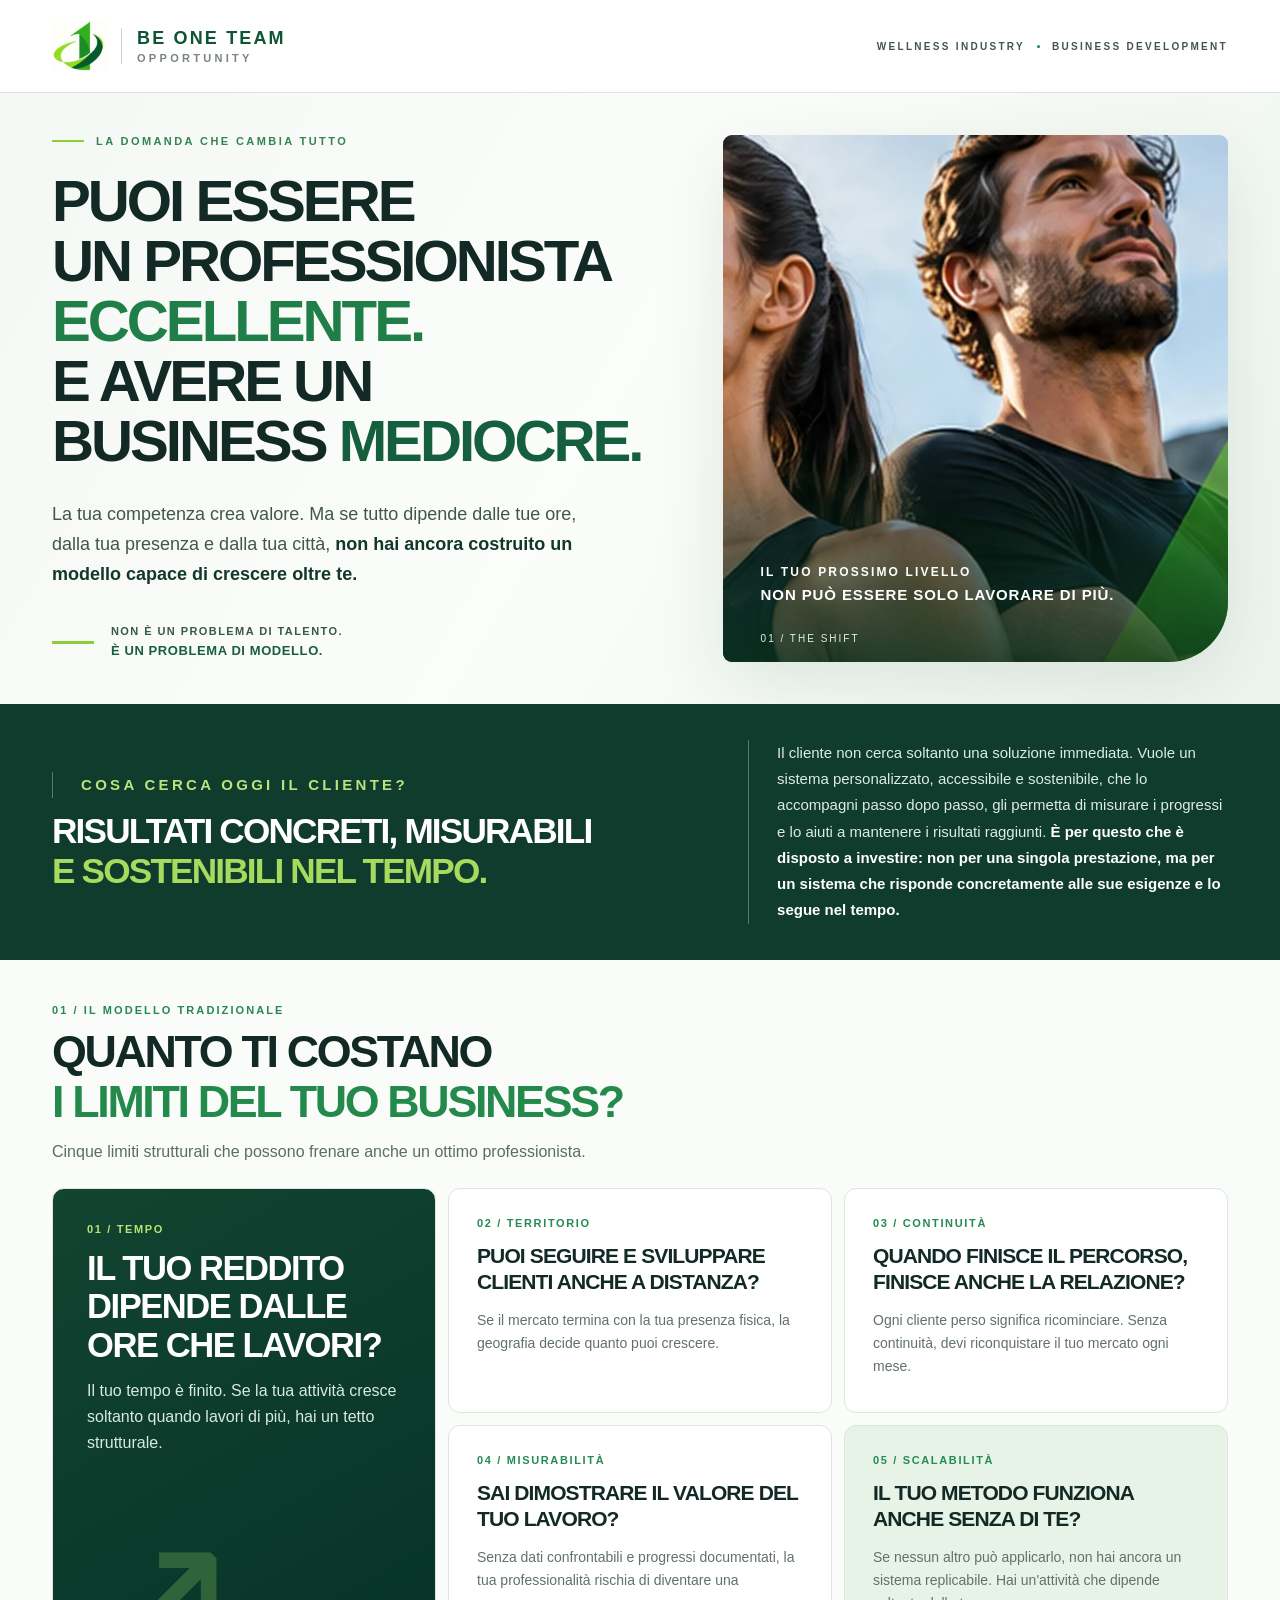
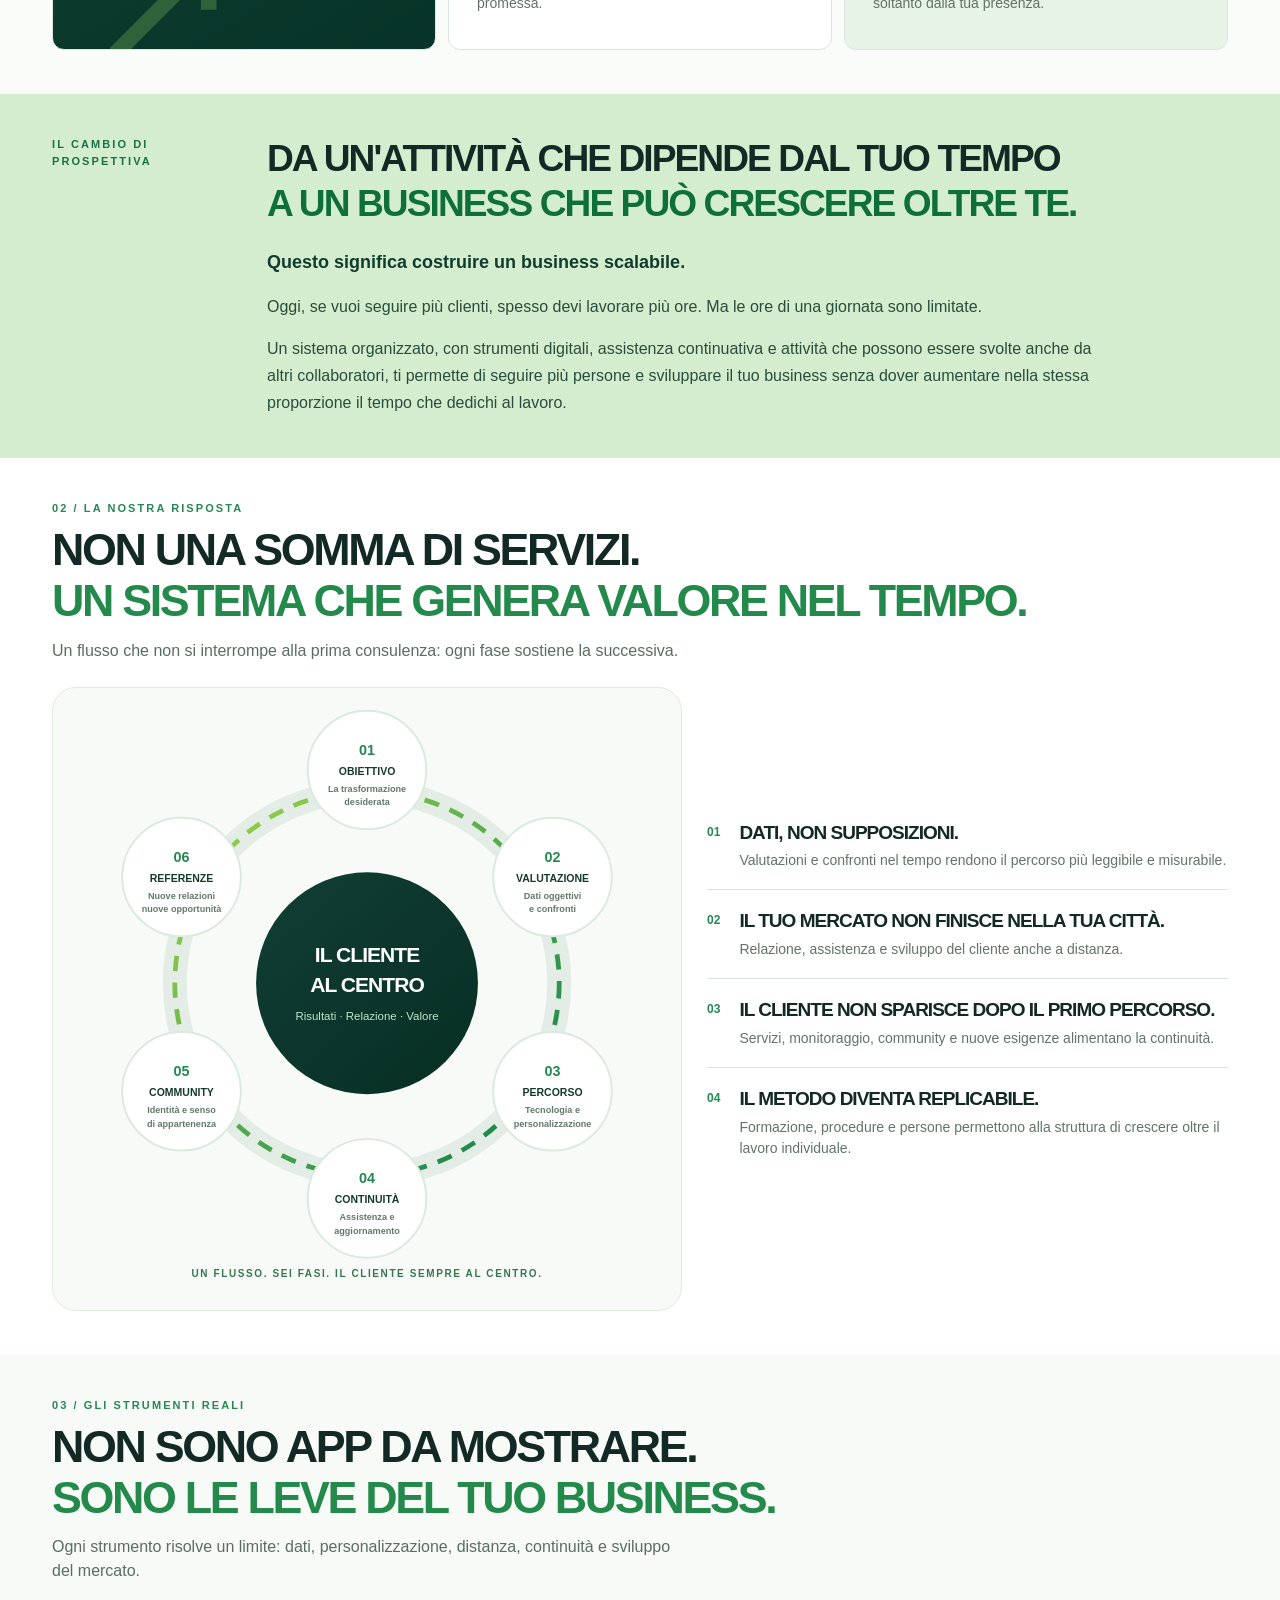
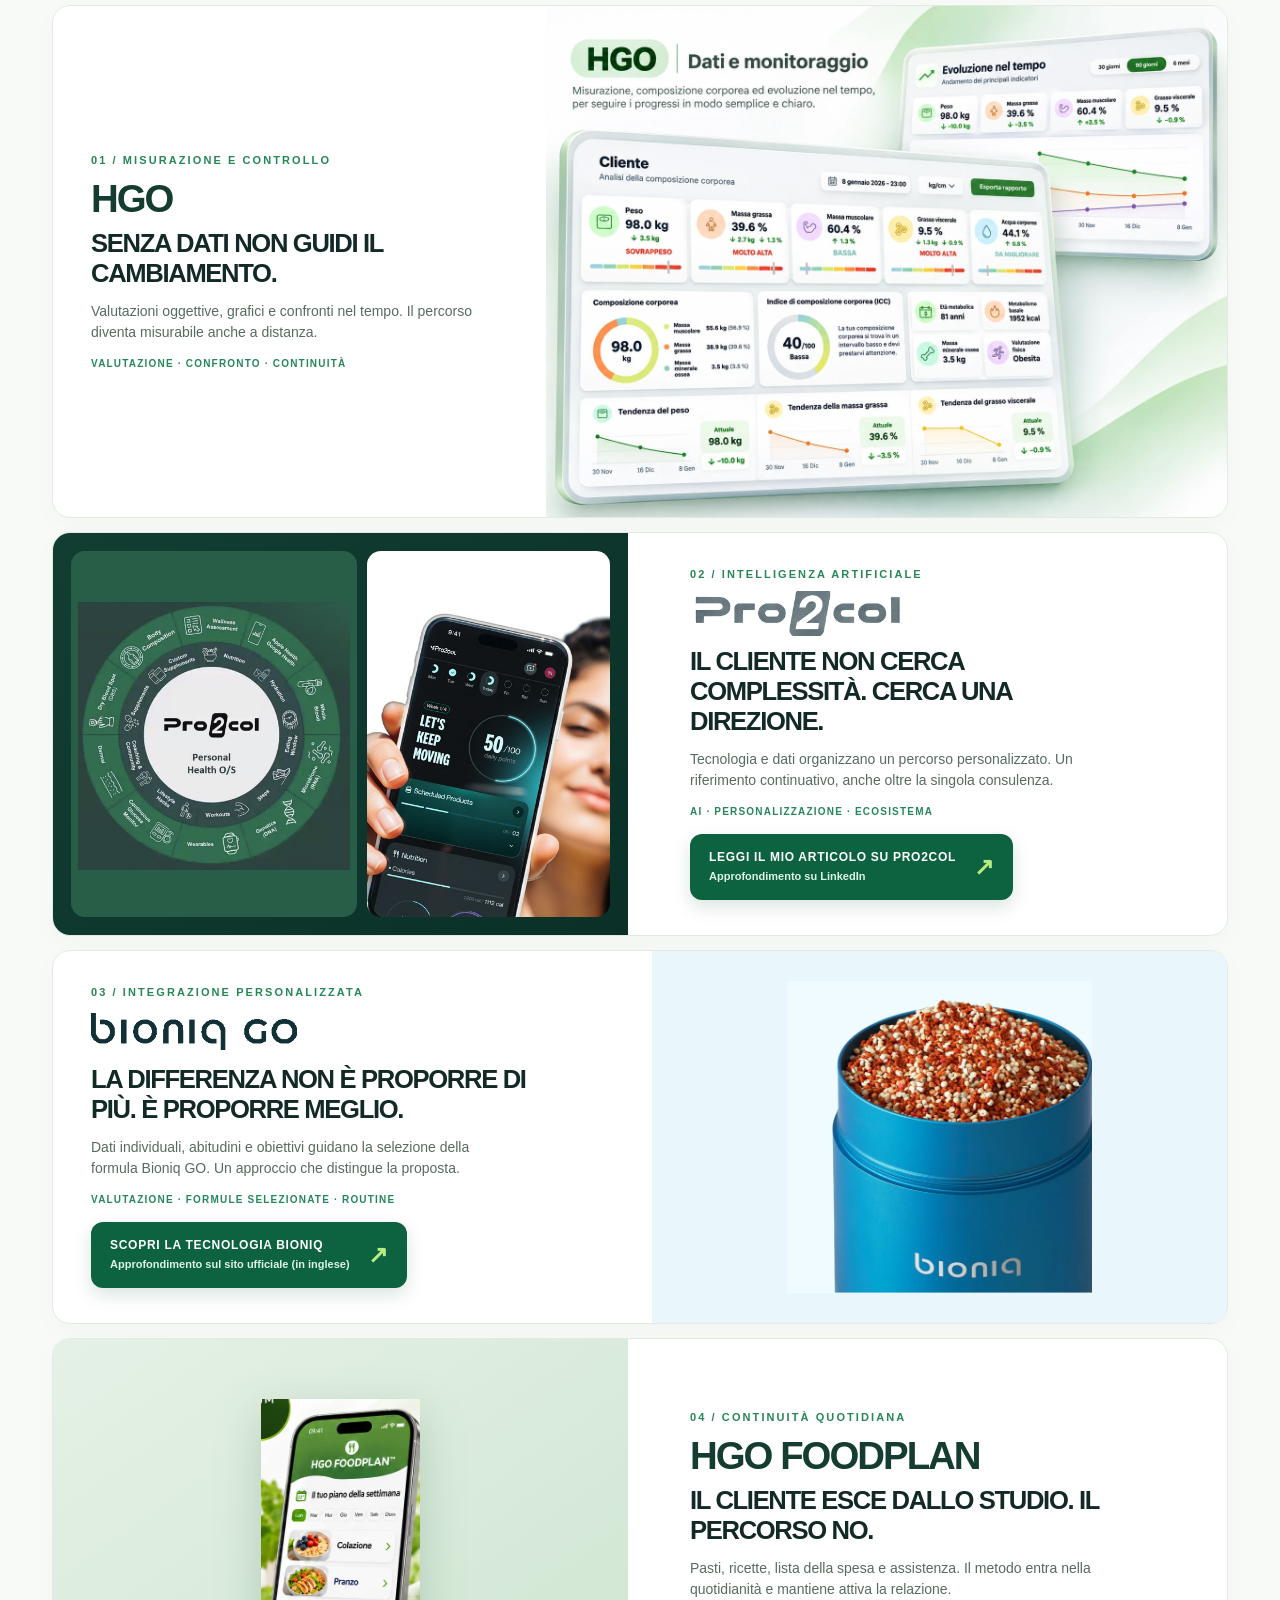
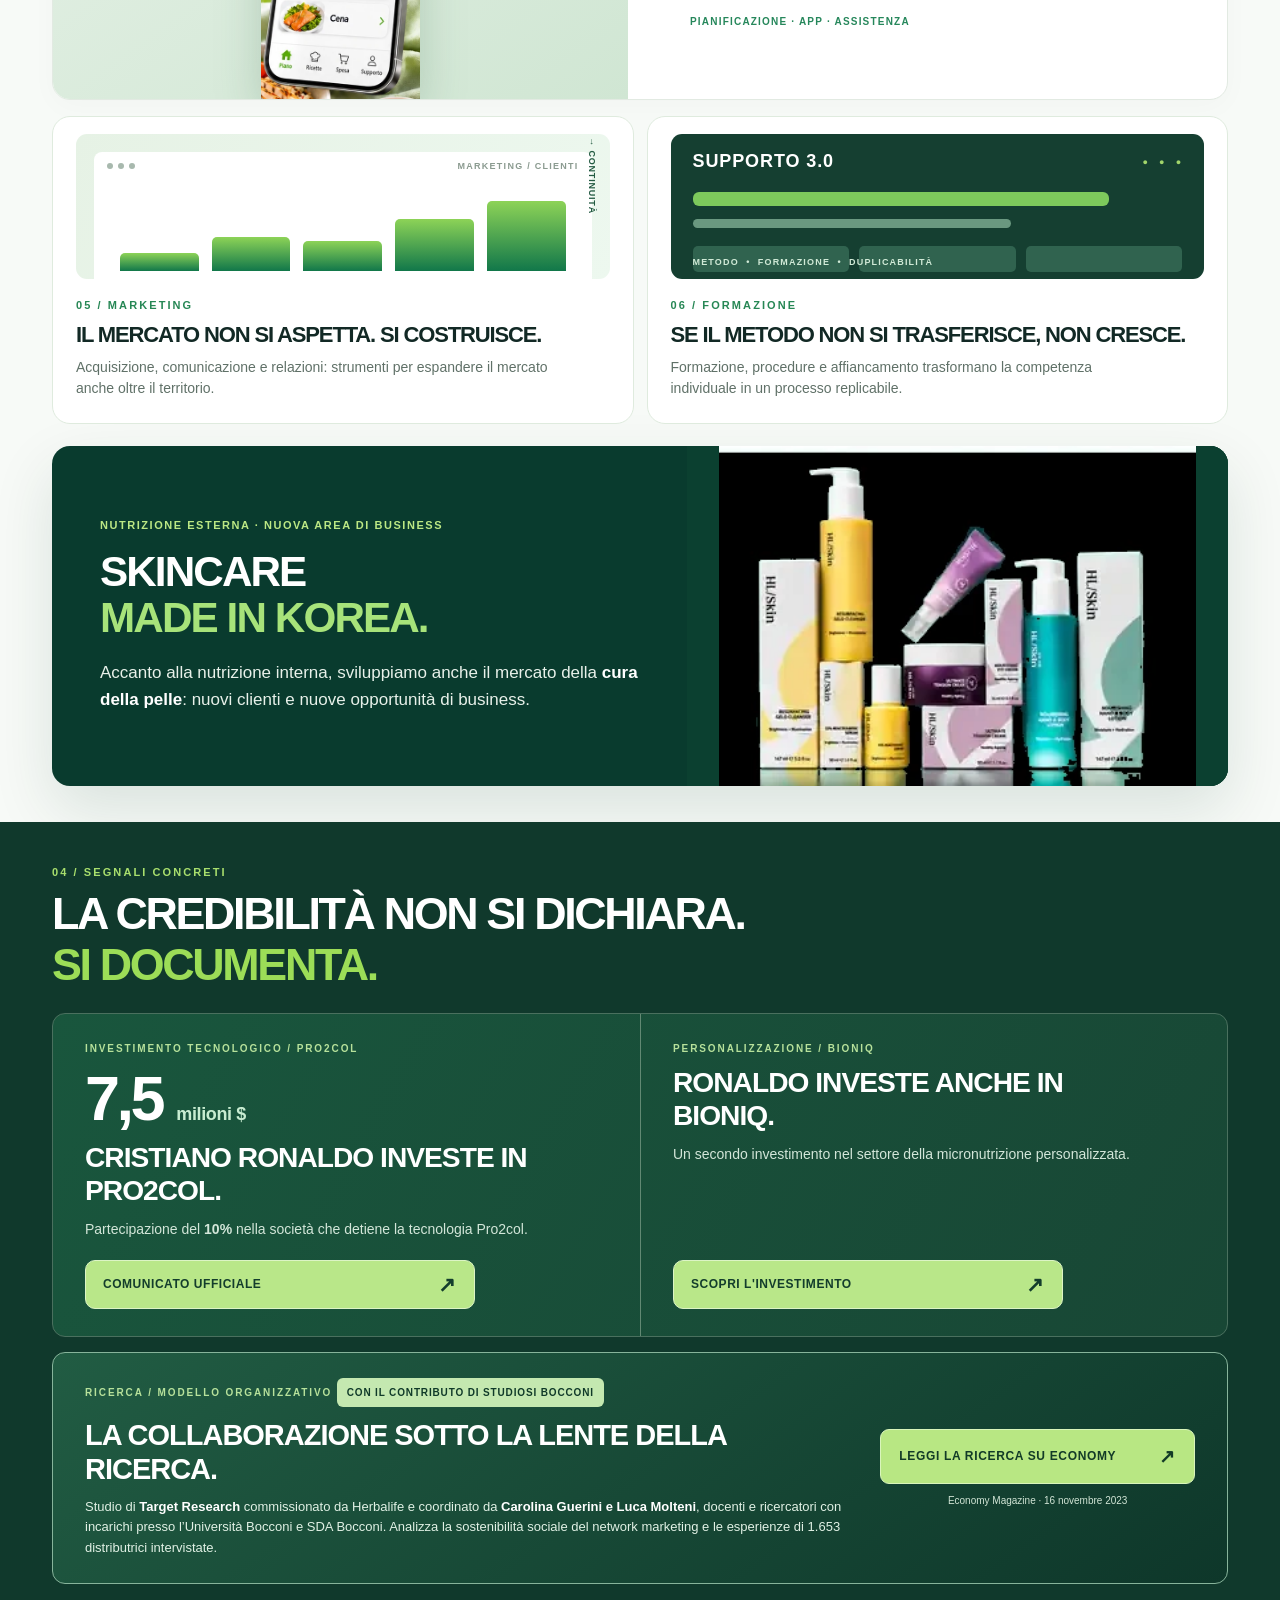
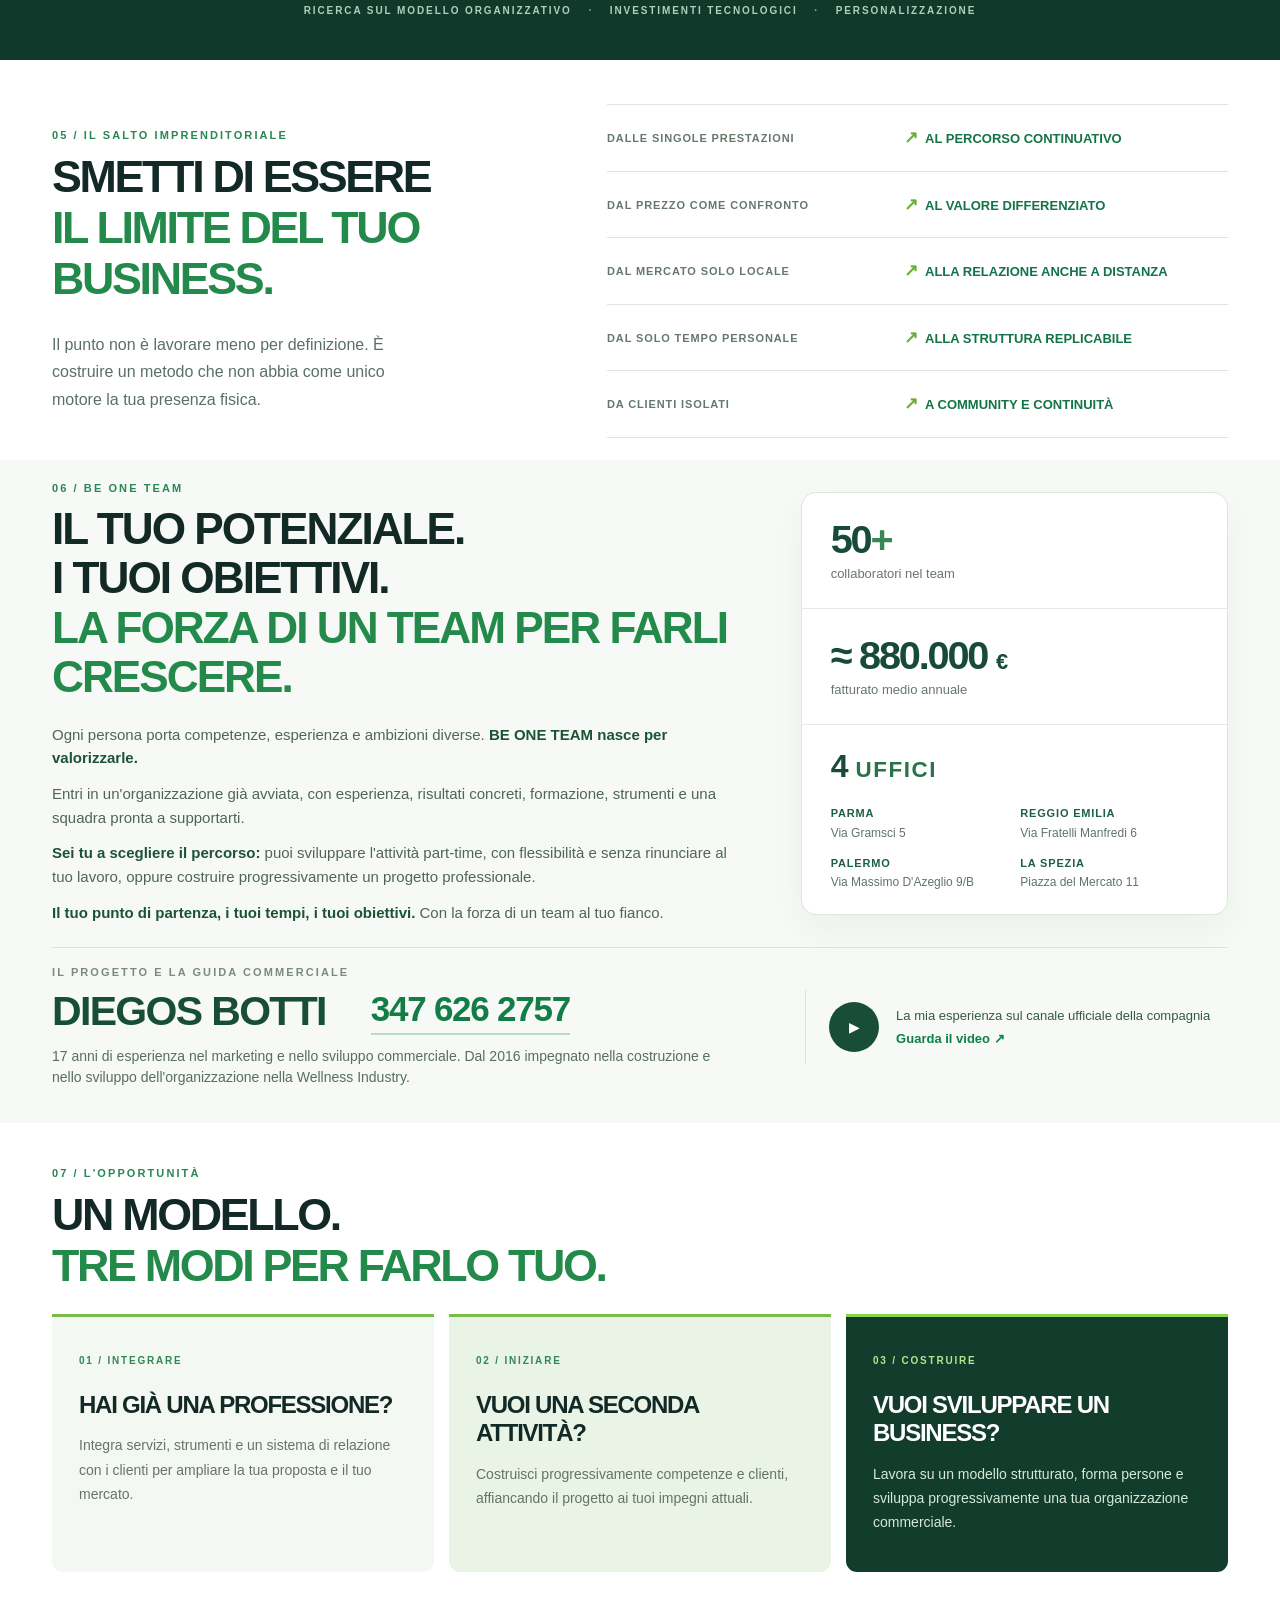
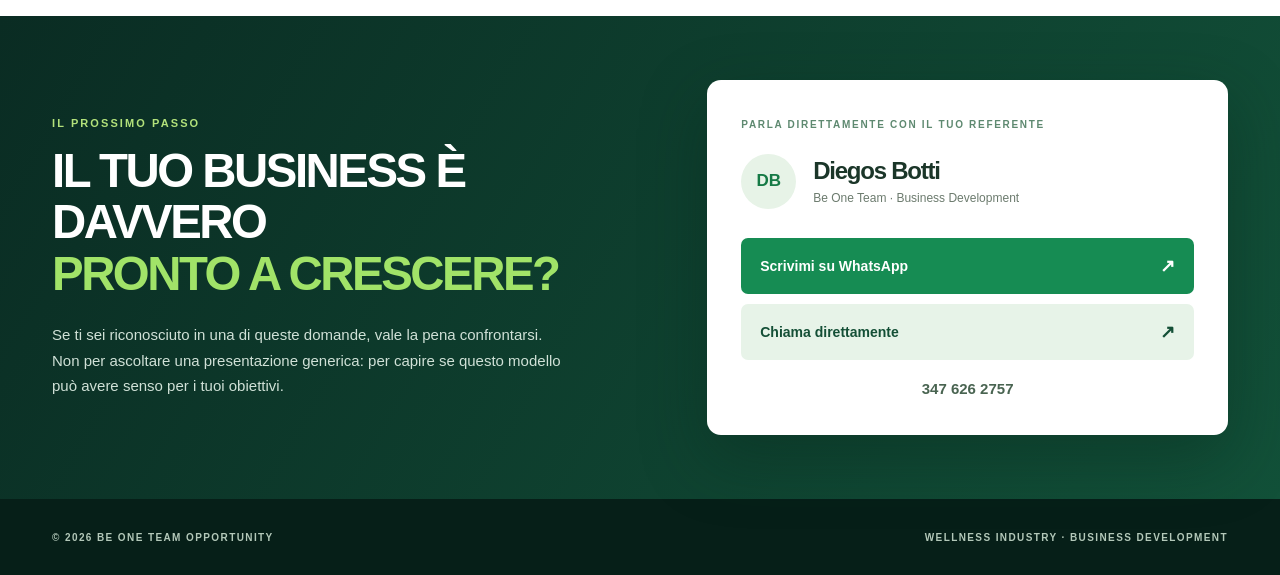
==== commit d5a686ac: "Compatta investimenti Pro2col e Bioniq e rende Bocconi sezione autonoma nella homepage" ====
--- a/site/index.html
+++ b/site/index.html
@@ -73,6 +73,34 @@
 .proof--bocconi__source{font-size:10px;line-height:1.5;color:#d1e4d5;margin-top:9px}
 @media(max-width:760px){.proof--bocconi{padding:25px 23px}.proof--bocconi__stamp{font-size:9px}.proof--bocconi p{font-size:12px}}
 </style>
+<style id="homepage-evidence-compact">
+/* Sezione credibilità compatta. Solo pagina madre, non si applica alle varianti. */
+.evidence__grid--focused{display:grid;grid-template-columns:minmax(0,1fr);gap:15px}
+.evidence__grid--focused .proof{min-height:0;grid-column:auto}
+.evidence__grid--focused .proof--investments{display:grid;grid-template-columns:minmax(0,1fr) minmax(0,1fr);padding:0;gap:0;align-items:stretch;background:linear-gradient(120deg,#19563d,#184735);overflow:hidden}
+.proof--investments__panel{padding:29px 32px 27px;min-width:0;display:flex;flex-direction:column;align-items:flex-start}
+.proof--investments__panel+.proof--investments__panel{border-left:1px solid #628973}
+.proof--investments__panel .proof__label{margin-bottom:13px}
+.proof--investments__panel .proof__amount{font-size:clamp(47px,5vw,63px);margin:0 0 12px;line-height:1}
+.proof--investments__panel .proof__amount span{font-size:18px}
+.proof--investments__panel h3{font-size:clamp(21px,2.2vw,29px);line-height:1.15;max-width:460px;margin:0}
+.proof--investments__panel p{font-size:14px;line-height:1.57;margin:12px 0 19px;max-width:480px}
+.evidence__grid--focused a.proof__action{display:flex;align-items:center;justify-content:space-between;gap:16px;background:#b9e789;color:#133d2c!important;border:1px solid #dcf4c5;border-radius:10px;width:100%;max-width:390px;padding:13px 17px;margin-top:auto;font-size:12px;font-weight:850;line-height:1.4;text-decoration:none;letter-spacing:.045em}
+.evidence__grid--focused a.proof__action span{font-size:21px;line-height:1}
+.evidence__grid--focused a.proof__action:hover{background:#d2f5b3}
+.evidence__grid--focused a.proof__action:focus-visible{outline:3px solid #fff;outline-offset:3px}
+.evidence__grid--focused .proof--bocconi--wide{display:grid;grid-template-columns:minmax(0,1.42fr) minmax(230px,.58fr);gap:25px;align-items:center;padding:25px 32px}
+.proof--bocconi--wide .proof__label{margin-bottom:9px}
+.proof--bocconi--wide .proof--bocconi__stamp{margin-bottom:12px}
+.proof--bocconi--wide h3{font-size:clamp(21px,2.3vw,29px);line-height:1.17}
+.proof--bocconi--wide p{font-size:13px;line-height:1.58;margin-top:10px;max-width:760px}
+.proof--bocconi--wide .proof--bocconi__aside{min-width:0;display:flex;flex-direction:column;align-items:stretch;justify-content:center}
+.proof--bocconi--wide a.proof--bocconi__article{margin:0;max-width:none;font-size:12px;padding:17px 18px}
+.proof--bocconi--wide .proof--bocconi__source{text-align:center}
+.evidence__grid--focused + .evidence__bottom{margin-top:21px}
+@media(max-width:760px){.evidence__grid--focused .proof--investments{grid-template-columns:1fr}.proof--investments__panel{padding:24px 23px}.proof--investments__panel+.proof--investments__panel{border-left:0;border-top:1px solid #628973}.proof--investments__panel .proof__amount{font-size:53px}.evidence__grid--focused a.proof__action{max-width:none}.evidence__grid--focused .proof--bocconi--wide{grid-template-columns:1fr;gap:16px;padding:24px 23px}.proof--bocconi--wide .proof--bocconi__source{text-align:left}}
+@media(max-width:420px){.proof--investments__panel{padding:21px 19px}.proof--investments__panel h3{font-size:22px}.proof--investments__panel p{font-size:13px}.evidence__grid--focused .proof--bocconi--wide{padding:22px 19px}.evidence__grid--focused a.proof__action{padding:13px 14px;font-size:11px}}
+</style>
 <script src="members.js" defer></script>
 <script src="app.js" defer></script>
 </head>
@@ -200,10 +228,34 @@
 
   <section class="evidence section" id="credibilita" aria-labelledby="evidence-title"><div class="wrap">
     <div class="section__heading section__heading--light"><span class="section__num">04 / SEGNALI CONCRETI</span><h2 id="evidence-title">LA CREDIBILITÀ NON SI DICHIARA.<br><em>SI DOCUMENTA.</em></h2></div>
-    <div class="evidence__grid">
-      <article class="proof proof--big"><span class="proof__label">INVESTIMENTO TECNOLOGICO</span><div class="proof__amount">7,5 <span>milioni $</span></div><h3>CRISTIANO RONALDO<br>INVESTE IN PRO2COL.</h3><p>Partecipazione del <strong>10%</strong> nella società che detiene la tecnologia Pro2col.</p><a href="https://ir.herbalife.com/news-events/press-releases/detail/935/herbalife-announces-cristiano-ronaldo-invests-7-5-million" rel="noopener noreferrer" target="_blank">Comunicato ufficiale ↗</a></article>
-      <article class="proof"><span class="proof__label">PERSONALIZZAZIONE</span><h3>RONALDO INVESTE ANCHE IN BIONIQ.</h3><p>Un secondo investimento nel settore della micronutrizione personalizzata.</p><a href="https://insider.fitt.co/press-release/cristiano-ronaldo-invests-in-bioniq-bringing-its-total-valuation-to-82-million/" rel="noopener noreferrer" target="_blank">Approfondisci ↗</a></article>
-      <article class="proof proof--bocconi"><span class="proof__label">RICERCA / MODELLO ORGANIZZATIVO</span><span class="proof--bocconi__stamp">CON IL CONTRIBUTO DI STUDIOSI BOCCONI</span><h3>LA COLLABORAZIONE SOTTO LA LENTE DELLA RICERCA.</h3><p>Studio di <strong>Target Research</strong> commissionato da Herbalife e coordinato da <strong>Carolina Guerini e Luca Molteni</strong>, docenti e ricercatori con incarichi presso l’Università Bocconi e SDA Bocconi. Analizza la sostenibilità sociale del network marketing e le esperienze di 1.653 distributrici intervistate.</p><a class="proof--bocconi__article" href="https://www.economymagazine.it/collaborazione-sostantivo-femminile/" rel="noopener noreferrer" target="_blank" aria-label="Leggi su Economy Magazine l’articolo Collaborazione, sostantivo femminile, sulla ricerca Target Research con contributo di studiosi Bocconi"><span>LEGGI LA RICERCA SU ECONOMY</span><span aria-hidden="true">↗</span></a><span class="proof--bocconi__source">Economy Magazine · 16 novembre 2023</span></article>
+    <div class="evidence__grid evidence__grid--focused">
+      <article class="proof proof--investments" aria-label="Due investimenti nel benessere personalizzato">
+        <div class="proof--investments__panel">
+          <span class="proof__label">INVESTIMENTO TECNOLOGICO / PRO2COL</span>
+          <div class="proof__amount">7,5 <span>milioni $</span></div>
+          <h3>CRISTIANO RONALDO INVESTE IN PRO2COL.</h3>
+          <p>Partecipazione del <strong>10%</strong> nella società che detiene la tecnologia Pro2col.</p>
+          <a class="proof__action" href="https://ir.herbalife.com/news-events/press-releases/detail/935/herbalife-announces-cristiano-ronaldo-invests-7-5-million" target="_blank" rel="noopener noreferrer" aria-label="Leggi il comunicato ufficiale sull'investimento in Pro2col">COMUNICATO UFFICIALE <span aria-hidden="true">↗</span></a>
+        </div>
+        <div class="proof--investments__panel">
+          <span class="proof__label">PERSONALIZZAZIONE / BIONIQ</span>
+          <h3>RONALDO INVESTE ANCHE IN BIONIQ.</h3>
+          <p>Un secondo investimento nel settore della micronutrizione personalizzata.</p>
+          <a class="proof__action" href="https://insider.fitt.co/press-release/cristiano-ronaldo-invests-in-bioniq-bringing-its-total-valuation-to-82-million/" target="_blank" rel="noopener noreferrer" aria-label="Leggi l'approfondimento sull'investimento di Ronaldo in Bioniq">SCOPRI L'INVESTIMENTO <span aria-hidden="true">↗</span></a>
+        </div>
+      </article>
+      <article class="proof proof--bocconi proof--bocconi--wide">
+        <div class="proof--bocconi__content">
+          <span class="proof__label">RICERCA / MODELLO ORGANIZZATIVO</span>
+          <span class="proof--bocconi__stamp">CON IL CONTRIBUTO DI STUDIOSI BOCCONI</span>
+          <h3>LA COLLABORAZIONE SOTTO LA LENTE DELLA RICERCA.</h3>
+          <p>Studio di <strong>Target Research</strong> commissionato da Herbalife e coordinato da <strong>Carolina Guerini e Luca Molteni</strong>, docenti e ricercatori con incarichi presso l’Università Bocconi e SDA Bocconi. Analizza la sostenibilità sociale del network marketing e le esperienze di 1.653 distributrici intervistate.</p>
+        </div>
+        <div class="proof--bocconi__aside">
+          <a class="proof--bocconi__article" href="https://www.economymagazine.it/collaborazione-sostantivo-femminile/" rel="noopener noreferrer" target="_blank" aria-label="Leggi su Economy Magazine l’articolo Collaborazione, sostantivo femminile, sulla ricerca Target Research con contributo di studiosi Bocconi"><span>LEGGI LA RICERCA SU ECONOMY</span><span aria-hidden="true">↗</span></a>
+          <span class="proof--bocconi__source">Economy Magazine · 16 novembre 2023</span>
+        </div>
+      </article>
     </div>
     <p class="evidence__bottom">RICERCA SUL MODELLO ORGANIZZATIVO <span>·</span> INVESTIMENTI TECNOLOGICI <span>·</span> PERSONALIZZAZIONE</p>
   </div></section>
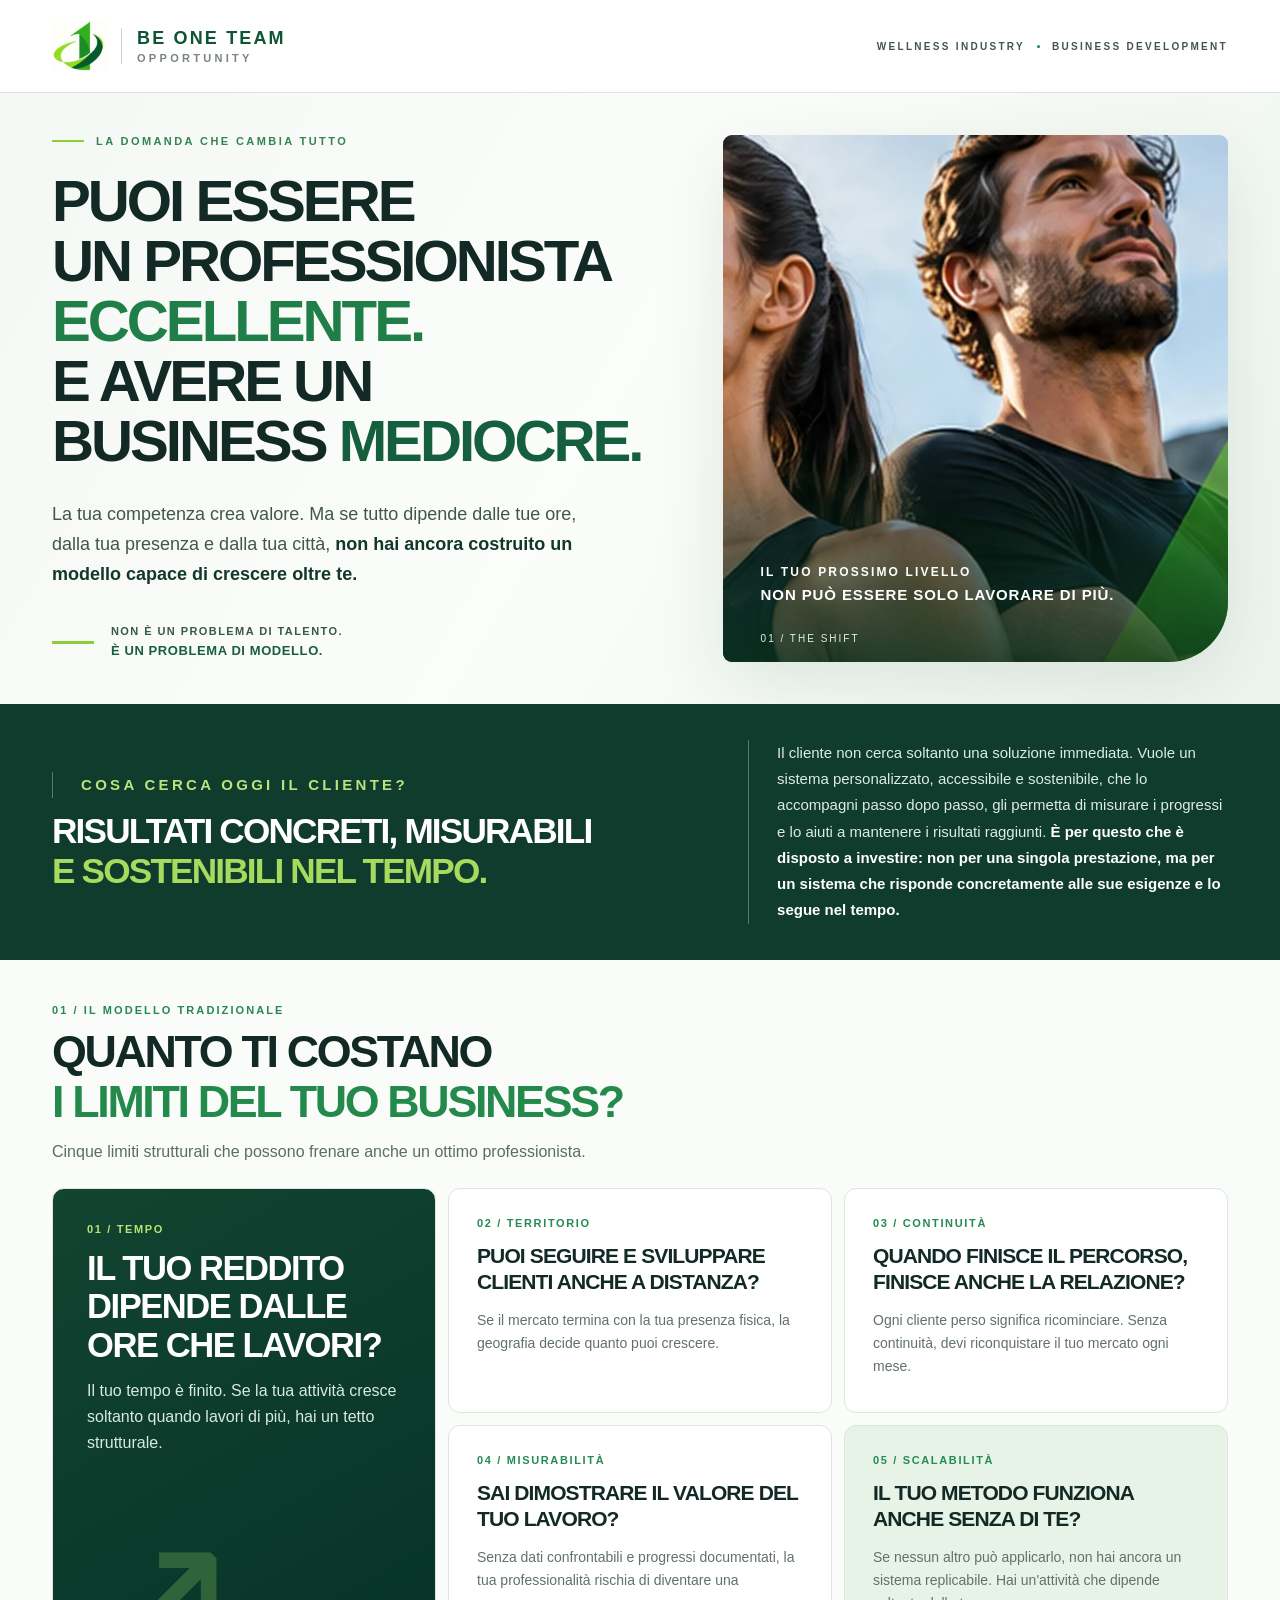
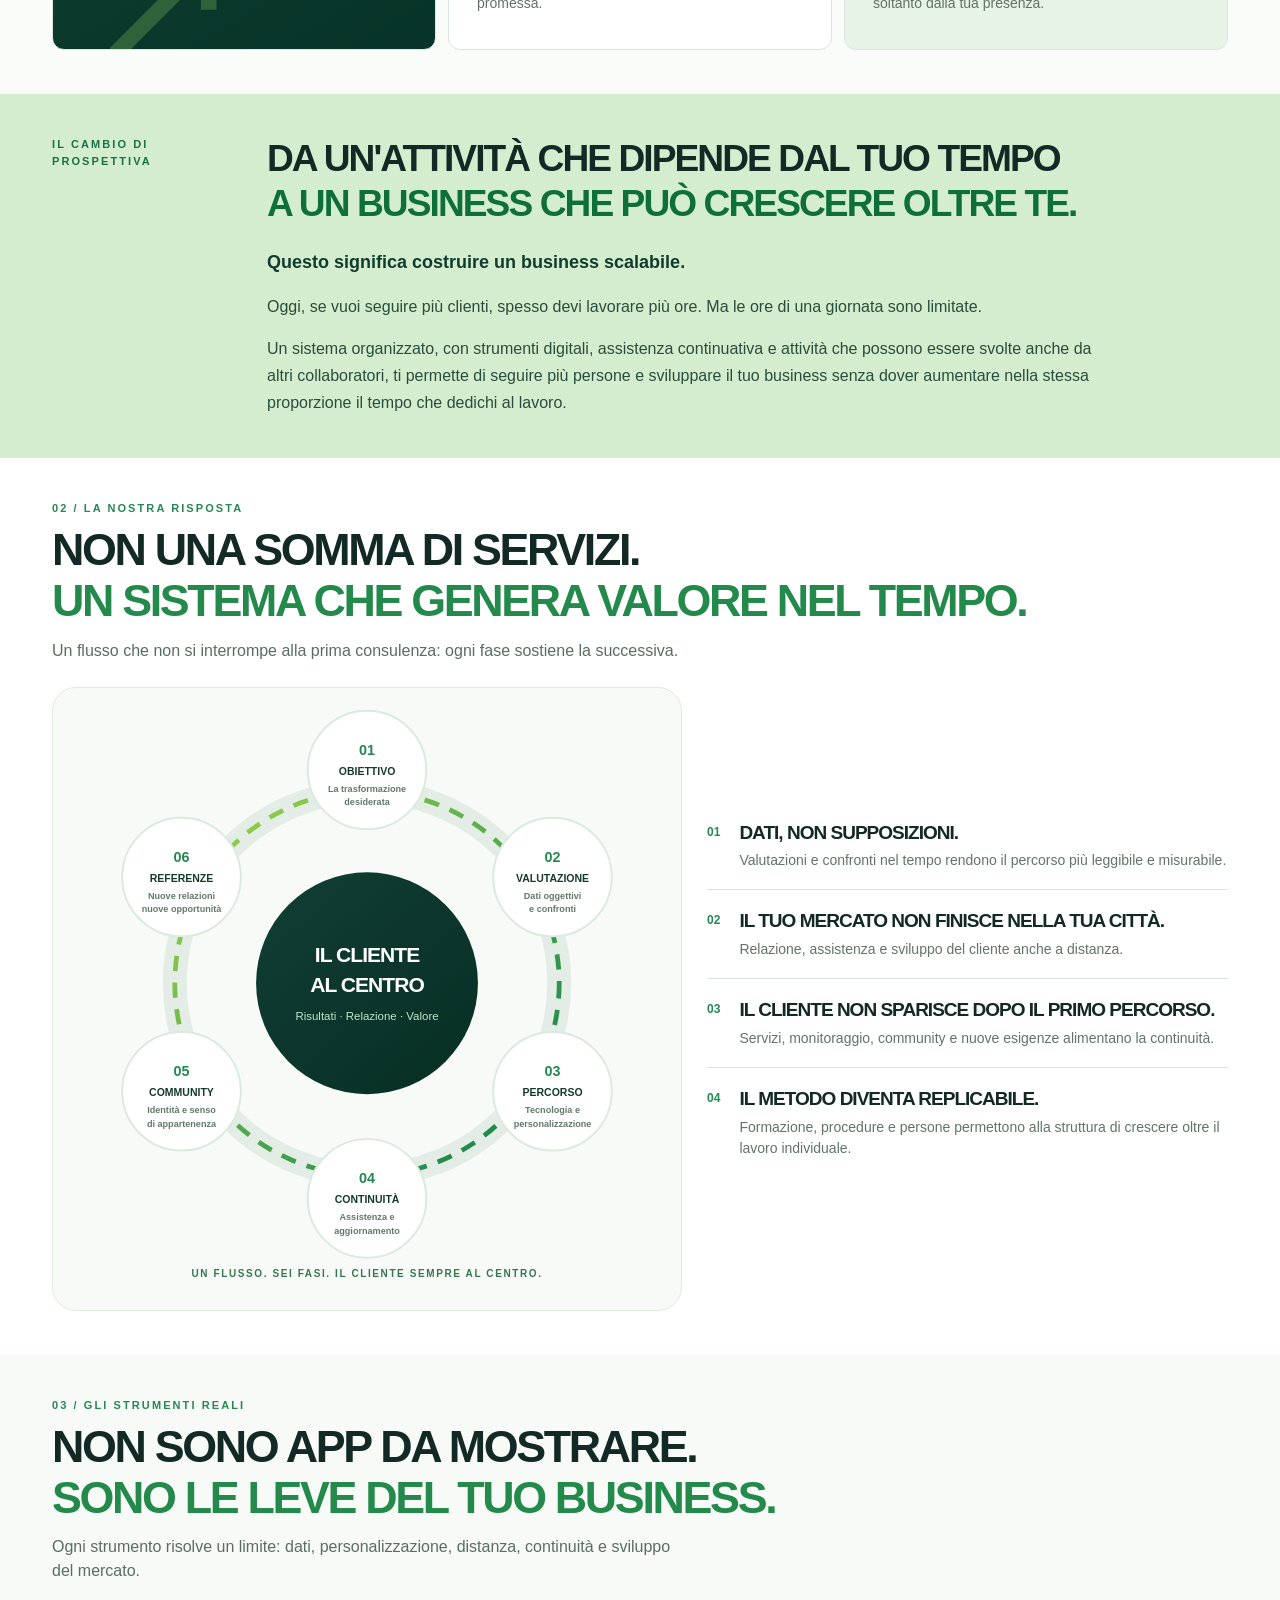
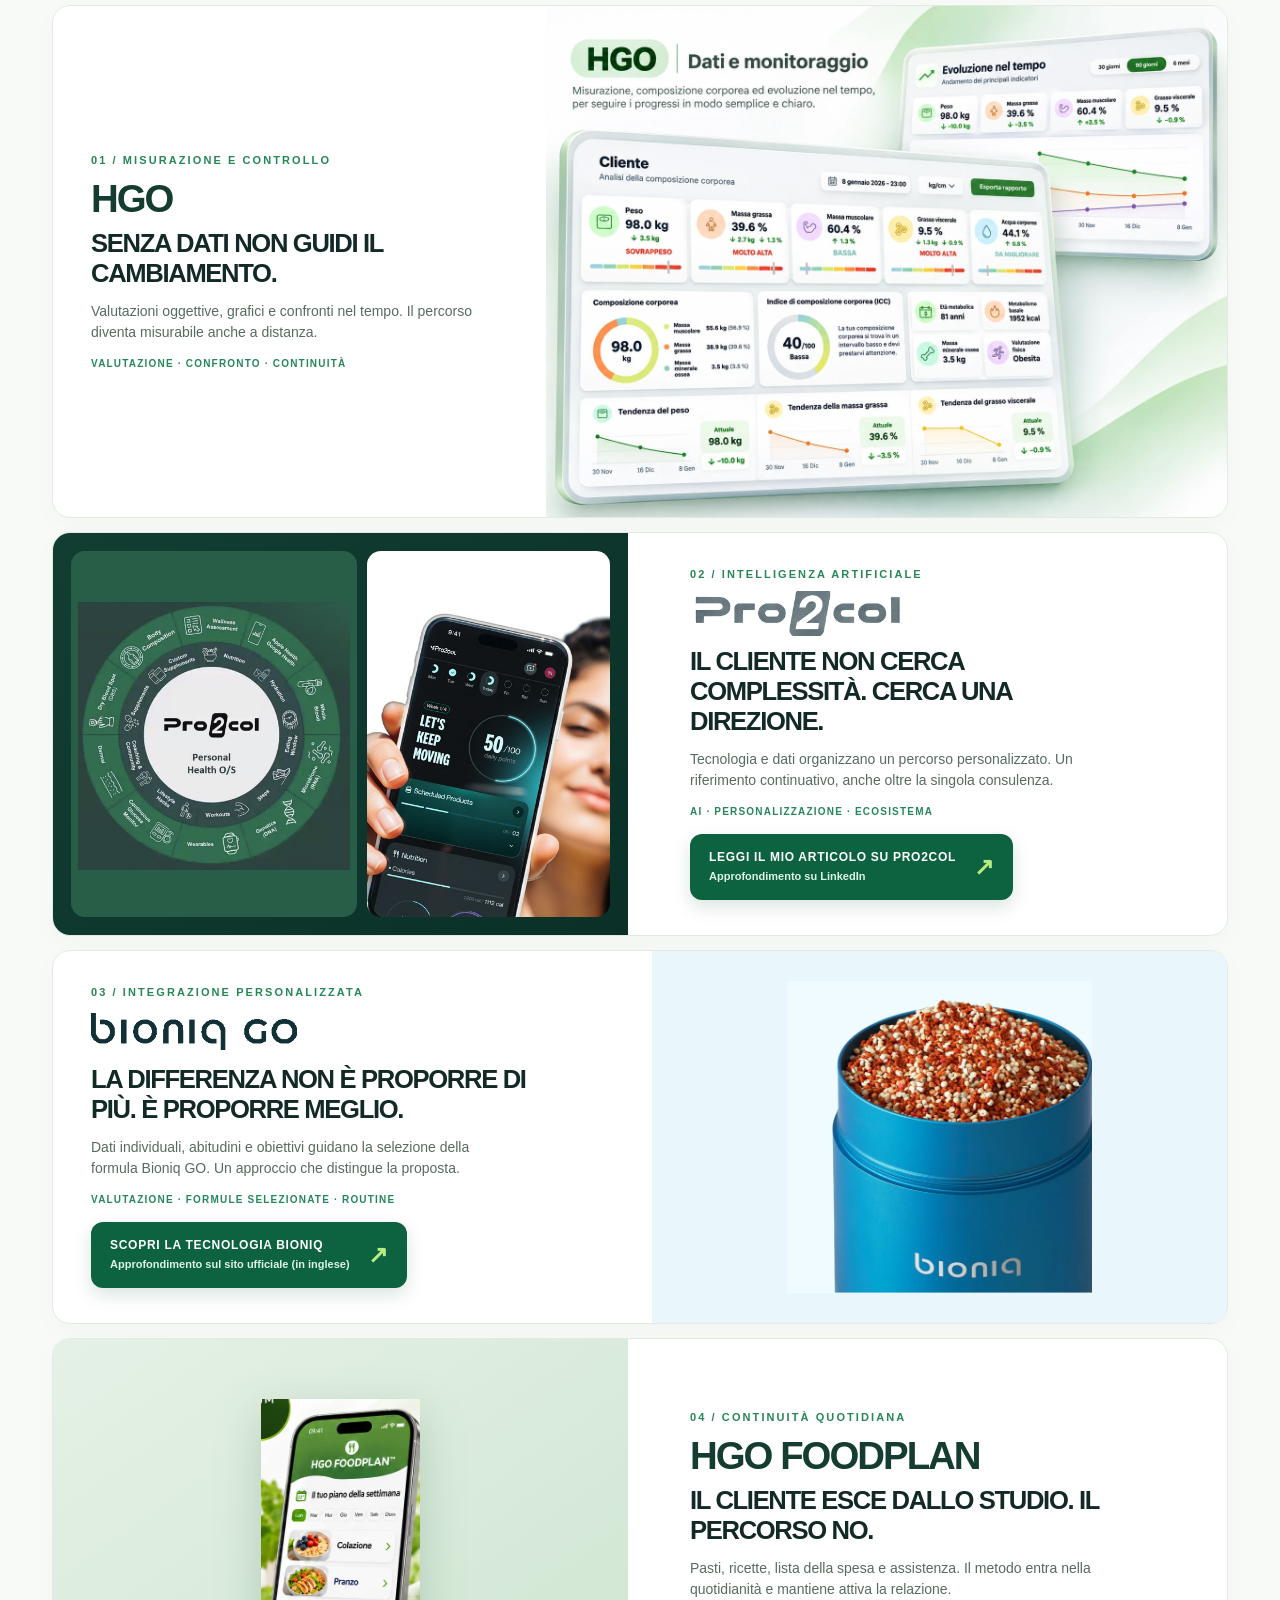
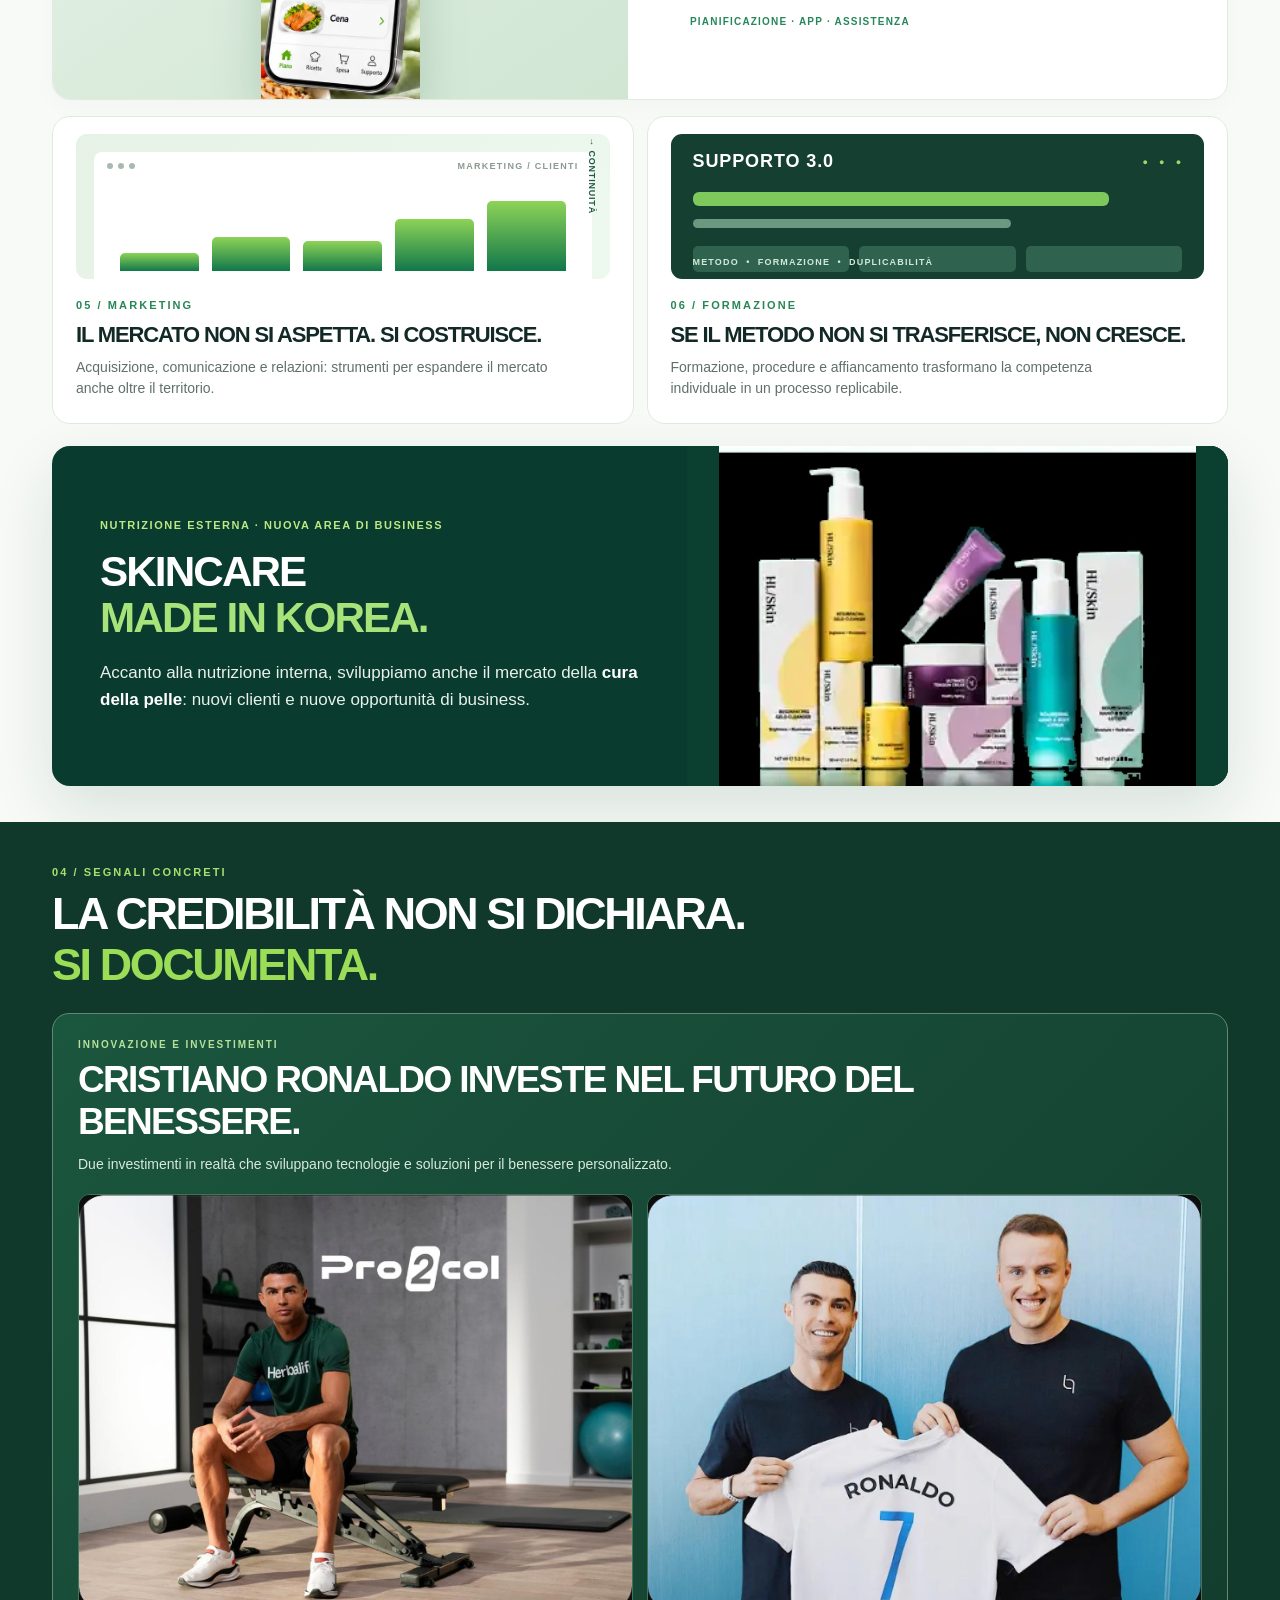
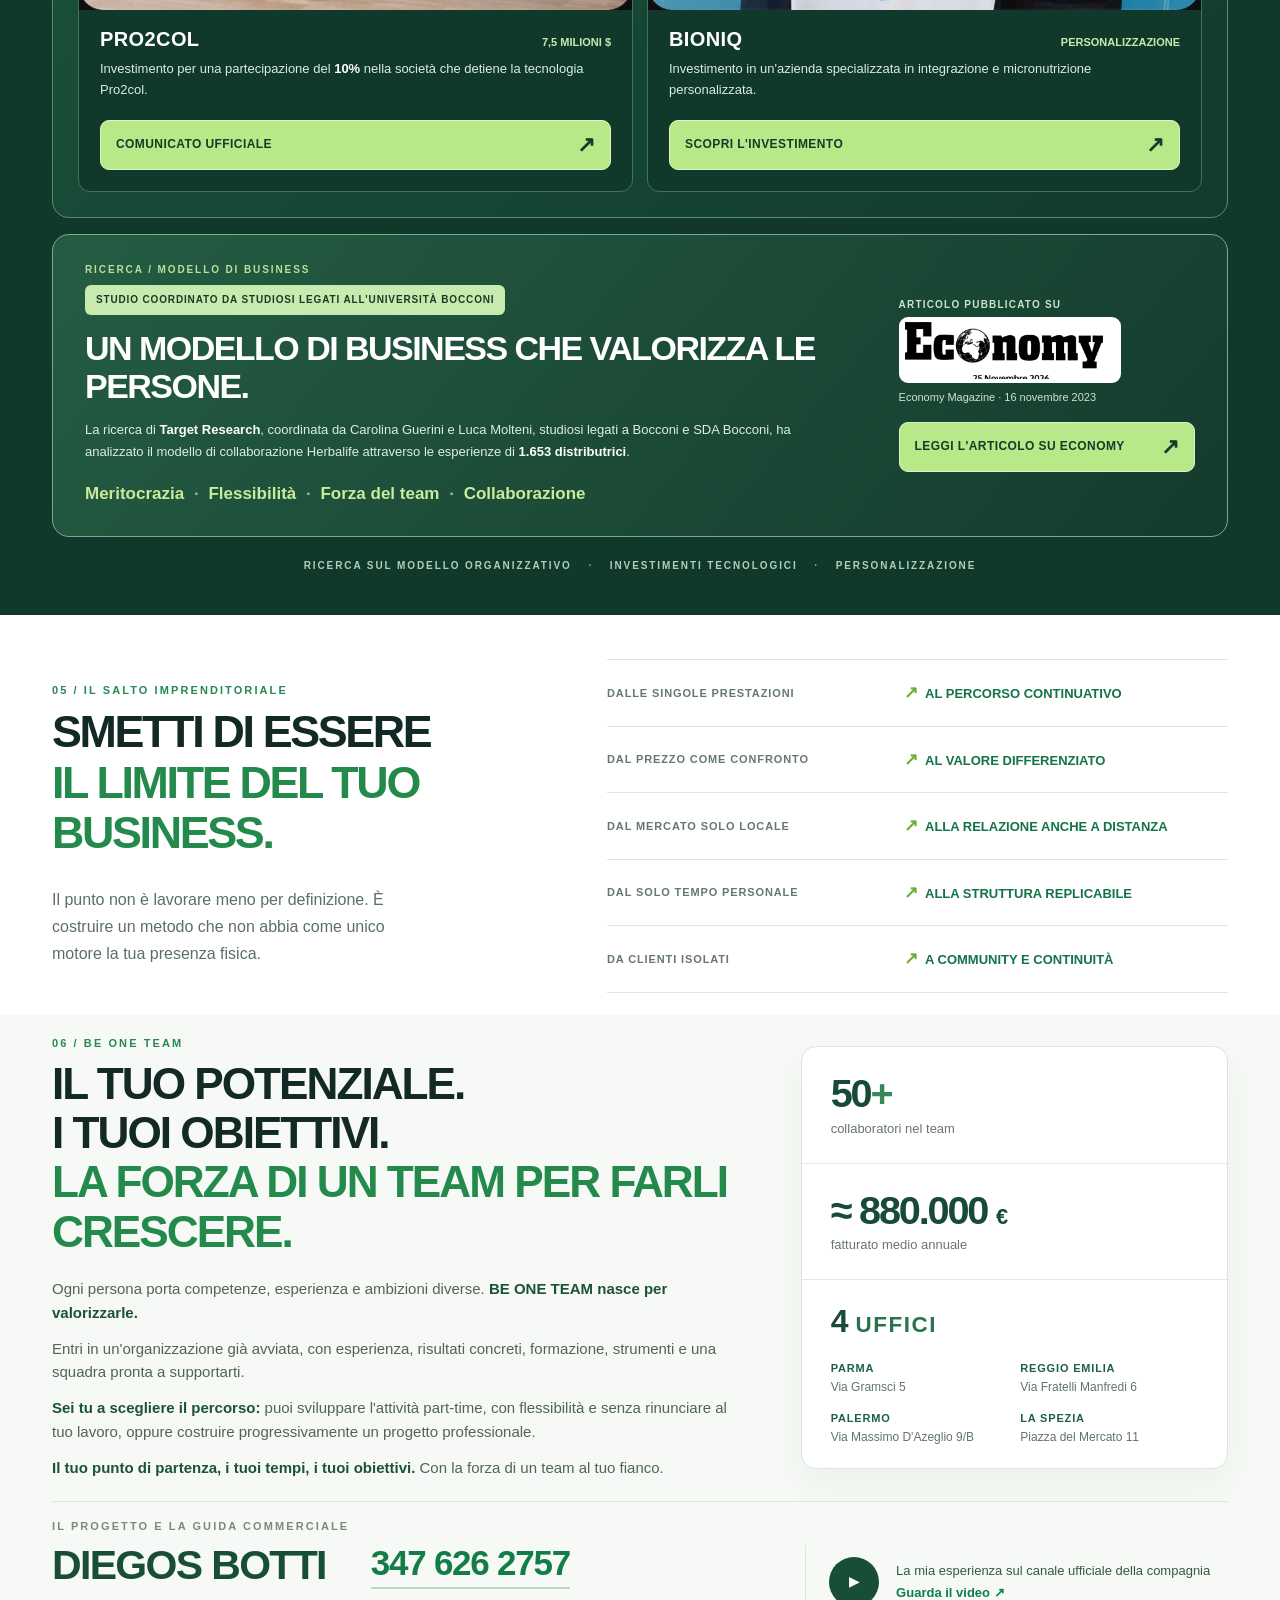
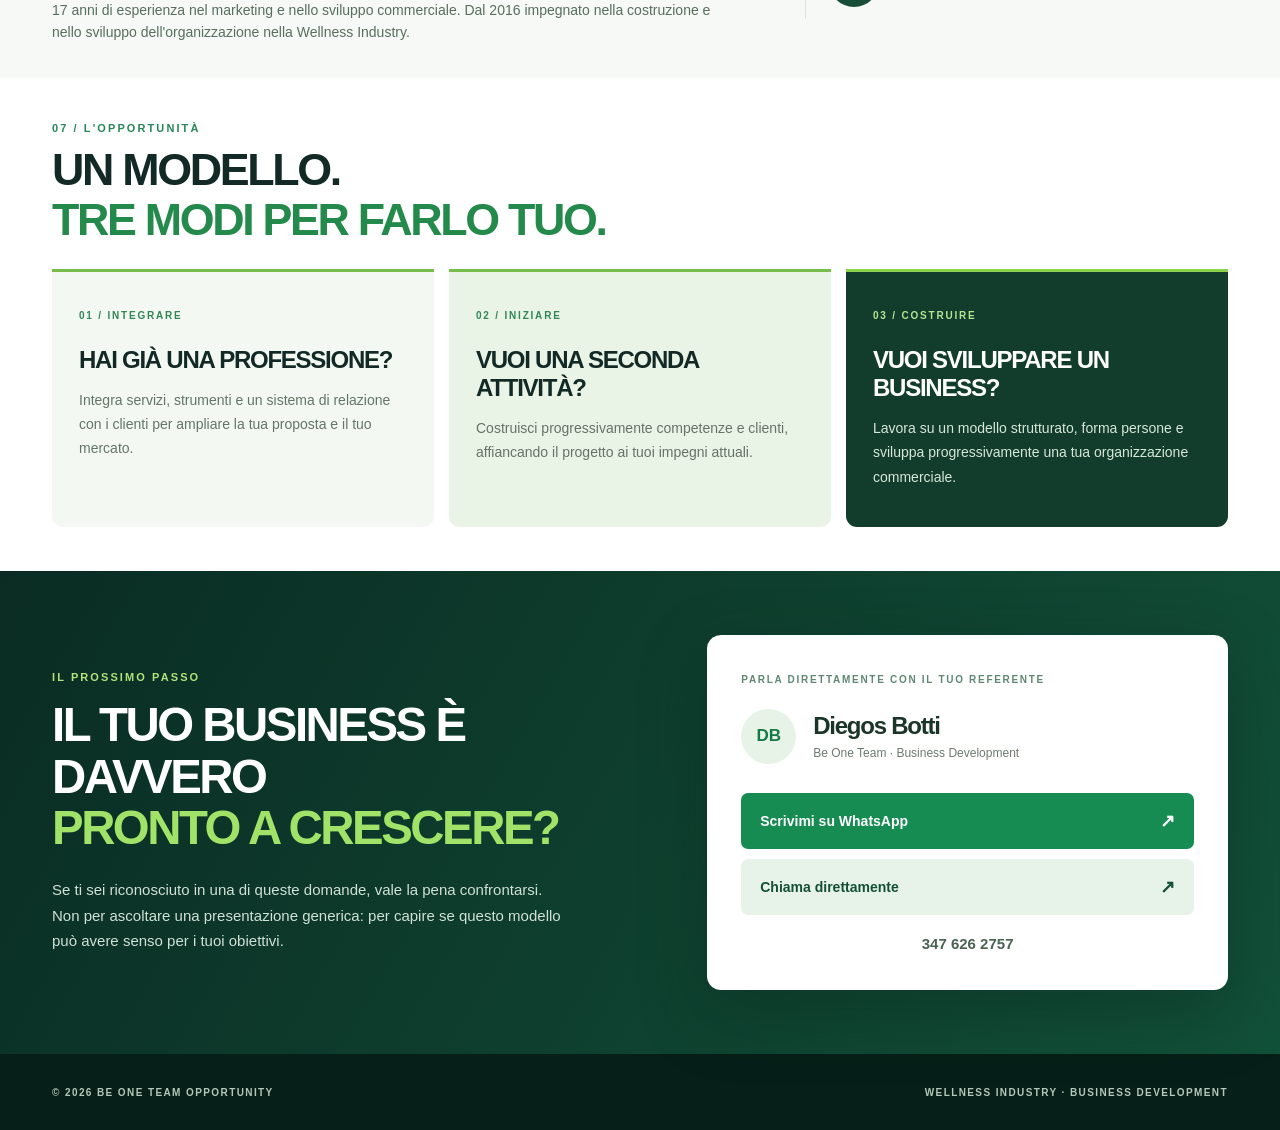
==== commit bf68cf5b: "Valorizza Ronaldo con due foto e ricerca Bocconi con logo Economy solo sulla homepage" ====
--- a/site/index.html
+++ b/site/index.html
@@ -73,33 +73,48 @@
 .proof--bocconi__source{font-size:10px;line-height:1.5;color:#d1e4d5;margin-top:9px}
 @media(max-width:760px){.proof--bocconi{padding:25px 23px}.proof--bocconi__stamp{font-size:9px}.proof--bocconi p{font-size:12px}}
 </style>
-<style id="homepage-evidence-compact">
-/* Sezione credibilità compatta. Solo pagina madre, non si applica alle varianti. */
-.evidence__grid--focused{display:grid;grid-template-columns:minmax(0,1fr);gap:15px}
-.evidence__grid--focused .proof{min-height:0;grid-column:auto}
-.evidence__grid--focused .proof--investments{display:grid;grid-template-columns:minmax(0,1fr) minmax(0,1fr);padding:0;gap:0;align-items:stretch;background:linear-gradient(120deg,#19563d,#184735);overflow:hidden}
-.proof--investments__panel{padding:29px 32px 27px;min-width:0;display:flex;flex-direction:column;align-items:flex-start}
-.proof--investments__panel+.proof--investments__panel{border-left:1px solid #628973}
-.proof--investments__panel .proof__label{margin-bottom:13px}
-.proof--investments__panel .proof__amount{font-size:clamp(47px,5vw,63px);margin:0 0 12px;line-height:1}
-.proof--investments__panel .proof__amount span{font-size:18px}
-.proof--investments__panel h3{font-size:clamp(21px,2.2vw,29px);line-height:1.15;max-width:460px;margin:0}
-.proof--investments__panel p{font-size:14px;line-height:1.57;margin:12px 0 19px;max-width:480px}
-.evidence__grid--focused a.proof__action{display:flex;align-items:center;justify-content:space-between;gap:16px;background:#b9e789;color:#133d2c!important;border:1px solid #dcf4c5;border-radius:10px;width:100%;max-width:390px;padding:13px 17px;margin-top:auto;font-size:12px;font-weight:850;line-height:1.4;text-decoration:none;letter-spacing:.045em}
-.evidence__grid--focused a.proof__action span{font-size:21px;line-height:1}
-.evidence__grid--focused a.proof__action:hover{background:#d2f5b3}
-.evidence__grid--focused a.proof__action:focus-visible{outline:3px solid #fff;outline-offset:3px}
-.evidence__grid--focused .proof--bocconi--wide{display:grid;grid-template-columns:minmax(0,1.42fr) minmax(230px,.58fr);gap:25px;align-items:center;padding:25px 32px}
-.proof--bocconi--wide .proof__label{margin-bottom:9px}
-.proof--bocconi--wide .proof--bocconi__stamp{margin-bottom:12px}
-.proof--bocconi--wide h3{font-size:clamp(21px,2.3vw,29px);line-height:1.17}
-.proof--bocconi--wide p{font-size:13px;line-height:1.58;margin-top:10px;max-width:760px}
-.proof--bocconi--wide .proof--bocconi__aside{min-width:0;display:flex;flex-direction:column;align-items:stretch;justify-content:center}
-.proof--bocconi--wide a.proof--bocconi__article{margin:0;max-width:none;font-size:12px;padding:17px 18px}
-.proof--bocconi--wide .proof--bocconi__source{text-align:center}
-.evidence__grid--focused + .evidence__bottom{margin-top:21px}
-@media(max-width:760px){.evidence__grid--focused .proof--investments{grid-template-columns:1fr}.proof--investments__panel{padding:24px 23px}.proof--investments__panel+.proof--investments__panel{border-left:0;border-top:1px solid #628973}.proof--investments__panel .proof__amount{font-size:53px}.evidence__grid--focused a.proof__action{max-width:none}.evidence__grid--focused .proof--bocconi--wide{grid-template-columns:1fr;gap:16px;padding:24px 23px}.proof--bocconi--wide .proof--bocconi__source{text-align:left}}
-@media(max-width:420px){.proof--investments__panel{padding:21px 19px}.proof--investments__panel h3{font-size:22px}.proof--investments__panel p{font-size:13px}.evidence__grid--focused .proof--bocconi--wide{padding:22px 19px}.evidence__grid--focused a.proof__action{padding:13px 14px;font-size:11px}}
+<style id="homepage-evidence-story">
+/* Presentazione investimento Ronaldo + ricerca Bocconi. Solo homepage Diegos. */
+.evidence-story{display:grid;gap:16px}
+.evidence-story__investments{padding:25px;background:linear-gradient(135deg,#1b563e,#123b2d);border:1px solid #608a70;border-radius:17px;overflow:hidden}
+.evidence-story__lead{margin-bottom:19px}
+.evidence-story__lead .proof__label{margin-bottom:9px;display:block}
+.evidence-story__lead h3{font-size:clamp(26px,3vw,37px);letter-spacing:-.045em;line-height:1.13;max-width:850px;margin:0;color:#fff}
+.evidence-story__lead>p{font-size:14px;color:#d8e9dc;line-height:1.6;margin-top:10px}
+.evidence-story__pair{display:grid;grid-template-columns:repeat(2,minmax(0,1fr));gap:14px}
+.evidence-story__project{min-width:0;overflow:hidden;border-radius:12px;background:#10392c;border:1px solid #42725a;display:flex;flex-direction:column}
+.evidence-story__photo{aspect-ratio:4/3;width:100%;overflow:hidden;position:relative;background:#173b31}
+.evidence-story__photo img{display:block;position:absolute;top:-7.08%;height:auto;width:214.69%;max-width:none;border-radius:0}
+.evidence-story__photo--pro2col img{left:-2.66%}
+.evidence-story__photo--bioniq img{left:-104.85%}
+.evidence-story__project-copy{display:flex;flex-direction:column;align-items:stretch;flex:1;padding:18px 21px 21px}
+.evidence-story__project-top{display:flex;align-items:baseline;justify-content:space-between;gap:9px}
+.evidence-story__project-top strong{font-size:20px;color:#fff;letter-spacing:.02em}
+.evidence-story__project-top>span{font-size:11px;font-weight:850;color:#c9e9ab;white-space:nowrap}
+.evidence-story__project-copy p{font-size:13px;line-height:1.6;color:#dbece0;margin:8px 0 19px;flex:1}
+.evidence-story__project-copy p strong{color:#fff}
+.evidence-story a.evidence-story__button{display:flex;align-items:center;justify-content:space-between;gap:12px;background:#b9e889;color:#133d2a!important;padding:13px 15px;border-radius:9px;border:1px solid #dbf6c4;text-decoration:none;font-size:12px;font-weight:850;letter-spacing:.035em;line-height:1.4}
+.evidence-story a.evidence-story__button:hover{background:#d2f4ad}
+.evidence-story a.evidence-story__button:focus-visible{outline:3px solid #fff;outline-offset:3px}
+.evidence-story__button>span:last-child{font-size:22px;line-height:1}
+.evidence-story__research{padding:29px 32px;background:linear-gradient(130deg,#245c43,#143b2d);border:1px solid #7da991;border-radius:17px;display:grid;grid-template-columns:minmax(0,1.45fr) minmax(240px,.55fr);gap:32px;align-items:center}
+.evidence-story__research-copy .proof__label{display:block;margin-bottom:10px}
+.evidence-story__academic{font-size:10px;letter-spacing:.085em;line-height:1.45;font-weight:850;color:#183a29;background:#c7ebae;border-radius:6px;padding:8px 11px;display:inline-block;margin-bottom:14px}
+.evidence-story__research h3{font-size:clamp(25px,2.7vw,34px);line-height:1.12;letter-spacing:-.045em;color:#fff;margin:0}
+.evidence-story__research-copy>p{font-size:13px;line-height:1.68;margin-top:14px;color:#deeee0;max-width:740px}
+.evidence-story__research-copy>p strong{color:#fff}
+.evidence-story__research-copy p.evidence-story__values{font-size:clamp(14px,1.45vw,17px);font-weight:770;color:#c9ec9b;line-height:1.6;margin-top:17px}
+.evidence-story__values span{margin:0 5px;color:#9fb98d}
+.evidence-story__research-link{min-width:0;display:flex;flex-direction:column;gap:13px}
+.evidence-story__publisher{display:flex;flex-direction:column;gap:7px}
+.evidence-story__publisher>span{color:#c9e4cb;font-weight:780;font-size:10px;letter-spacing:.12em}
+.evidence-story__publisher-logo{width:222px;max-width:100%;height:66px;background:#fff;border-radius:9px;position:relative;overflow:hidden;border:4px solid #fff}
+.evidence-story__publisher-logo img{position:absolute;display:block;width:242px;max-width:none;height:auto;left:-31px;top:-31px}
+.evidence-story__publisher small{font-size:11px;color:#cee2d5;line-height:1.4}
+.evidence-story .evidence-story__button--research{width:100%;margin-top:3px}
+.evidence-story+.evidence__bottom{margin-top:23px}
+@media(max-width:780px){.evidence-story__research{grid-template-columns:1fr;gap:23px;padding:26px}.evidence-story__research-link{display:grid;grid-template-columns:1fr 1fr;align-items:center;gap:12px}.evidence-story__pair{gap:11px}.evidence-story__investments{padding:19px}.evidence-story__project-copy{padding:15px}.evidence-story__project-top{flex-wrap:wrap}.evidence-story__project-top strong{font-size:18px}}
+@media(max-width:560px){.evidence-story__pair{grid-template-columns:1fr;gap:13px}.evidence-story__investments{padding:17px}.evidence-story__lead h3{font-size:27px}.evidence-story__photo{aspect-ratio:4/3}.evidence-story__project-copy{padding:15px 16px 18px}.evidence-story__research{padding:22px 18px;gap:22px}.evidence-story__research h3{font-size:27px}.evidence-story__research-link{display:flex;gap:12px}.evidence-story__research-copy p.evidence-story__values{font-size:15px}.evidence-story__values span{margin:0 3px}}
 </style>
 <script src="members.js" defer></script>
 <script src="app.js" defer></script>
@@ -228,32 +243,54 @@
 
   <section class="evidence section" id="credibilita" aria-labelledby="evidence-title"><div class="wrap">
     <div class="section__heading section__heading--light"><span class="section__num">04 / SEGNALI CONCRETI</span><h2 id="evidence-title">LA CREDIBILITÀ NON SI DICHIARA.<br><em>SI DOCUMENTA.</em></h2></div>
-    <div class="evidence__grid evidence__grid--focused">
-      <article class="proof proof--investments" aria-label="Due investimenti nel benessere personalizzato">
-        <div class="proof--investments__panel">
-          <span class="proof__label">INVESTIMENTO TECNOLOGICO / PRO2COL</span>
-          <div class="proof__amount">7,5 <span>milioni $</span></div>
-          <h3>CRISTIANO RONALDO INVESTE IN PRO2COL.</h3>
-          <p>Partecipazione del <strong>10%</strong> nella società che detiene la tecnologia Pro2col.</p>
-          <a class="proof__action" href="https://ir.herbalife.com/news-events/press-releases/detail/935/herbalife-announces-cristiano-ronaldo-invests-7-5-million" target="_blank" rel="noopener noreferrer" aria-label="Leggi il comunicato ufficiale sull'investimento in Pro2col">COMUNICATO UFFICIALE <span aria-hidden="true">↗</span></a>
-        </div>
-        <div class="proof--investments__panel">
-          <span class="proof__label">PERSONALIZZAZIONE / BIONIQ</span>
-          <h3>RONALDO INVESTE ANCHE IN BIONIQ.</h3>
-          <p>Un secondo investimento nel settore della micronutrizione personalizzata.</p>
-          <a class="proof__action" href="https://insider.fitt.co/press-release/cristiano-ronaldo-invests-in-bioniq-bringing-its-total-valuation-to-82-million/" target="_blank" rel="noopener noreferrer" aria-label="Leggi l'approfondimento sull'investimento di Ronaldo in Bioniq">SCOPRI L'INVESTIMENTO <span aria-hidden="true">↗</span></a>
+
+    <div class="evidence-story">
+      <article class="evidence-story__investments" aria-labelledby="ronaldo-investments-title">
+        <div class="evidence-story__lead">
+          <span class="proof__label">INNOVAZIONE E INVESTIMENTI</span>
+          <h3 id="ronaldo-investments-title">CRISTIANO RONALDO INVESTE NEL FUTURO DEL BENESSERE.</h3>
+          <p>Due investimenti in realtà che sviluppano tecnologie e soluzioni per il benessere personalizzato.</p>
+        </div>
+        <div class="evidence-story__pair">
+          <div class="evidence-story__project">
+            <div class="evidence-story__photo evidence-story__photo--pro2col" role="img" aria-label="Cristiano Ronaldo con maglia Herbalife davanti al logo Pro2col">
+              <img src="assets/ronaldo-investimenti-foto.png" width="1374" height="926" loading="lazy" alt="" />
+            </div>
+            <div class="evidence-story__project-copy">
+              <div class="evidence-story__project-top"><strong>PRO2COL</strong><span>7,5 MILIONI $</span></div>
+              <p>Investimento per una partecipazione del <strong>10%</strong> nella società che detiene la tecnologia Pro2col.</p>
+              <a class="evidence-story__button" href="https://ir.herbalife.com/news-events/press-releases/detail/935/herbalife-announces-cristiano-ronaldo-invests-7-5-million" target="_blank" rel="noopener noreferrer"><span>COMUNICATO UFFICIALE</span><span aria-hidden="true">↗</span></a>
+            </div>
+          </div>
+          <div class="evidence-story__project">
+            <div class="evidence-story__photo evidence-story__photo--bioniq" role="img" aria-label="Cristiano Ronaldo con un rappresentante Bioniq che mostrano la maglia Ronaldo numero 7">
+              <img src="assets/ronaldo-investimenti-foto.png" width="1374" height="926" loading="lazy" alt="" />
+            </div>
+            <div class="evidence-story__project-copy">
+              <div class="evidence-story__project-top"><strong>BIONIQ</strong><span>PERSONALIZZAZIONE</span></div>
+              <p>Investimento in un'azienda specializzata in integrazione e micronutrizione personalizzata.</p>
+              <a class="evidence-story__button" href="https://www.bioniq.com/blog/post/cristiano-ronaldo-invests-in-bioniq-bringing-its-total-valuation-to-82-million" target="_blank" rel="noopener noreferrer"><span>SCOPRI L'INVESTIMENTO</span><span aria-hidden="true">↗</span></a>
+            </div>
+          </div>
         </div>
       </article>
-      <article class="proof proof--bocconi proof--bocconi--wide">
-        <div class="proof--bocconi__content">
-          <span class="proof__label">RICERCA / MODELLO ORGANIZZATIVO</span>
-          <span class="proof--bocconi__stamp">CON IL CONTRIBUTO DI STUDIOSI BOCCONI</span>
-          <h3>LA COLLABORAZIONE SOTTO LA LENTE DELLA RICERCA.</h3>
-          <p>Studio di <strong>Target Research</strong> commissionato da Herbalife e coordinato da <strong>Carolina Guerini e Luca Molteni</strong>, docenti e ricercatori con incarichi presso l’Università Bocconi e SDA Bocconi. Analizza la sostenibilità sociale del network marketing e le esperienze di 1.653 distributrici intervistate.</p>
-        </div>
-        <div class="proof--bocconi__aside">
-          <a class="proof--bocconi__article" href="https://www.economymagazine.it/collaborazione-sostantivo-femminile/" rel="noopener noreferrer" target="_blank" aria-label="Leggi su Economy Magazine l’articolo Collaborazione, sostantivo femminile, sulla ricerca Target Research con contributo di studiosi Bocconi"><span>LEGGI LA RICERCA SU ECONOMY</span><span aria-hidden="true">↗</span></a>
-          <span class="proof--bocconi__source">Economy Magazine · 16 novembre 2023</span>
+      <article class="evidence-story__research" aria-labelledby="research-model-title">
+        <div class="evidence-story__research-copy">
+          <span class="proof__label">RICERCA / MODELLO DI BUSINESS</span>
+          <span class="evidence-story__academic">STUDIO COORDINATO DA STUDIOSI LEGATI ALL'UNIVERSITÀ BOCCONI</span>
+          <h3 id="research-model-title">UN MODELLO DI BUSINESS CHE VALORIZZA LE PERSONE.</h3>
+          <p>La ricerca di <strong>Target Research</strong>, coordinata da Carolina Guerini e Luca Molteni, studiosi legati a Bocconi e SDA Bocconi, ha analizzato il modello di collaborazione Herbalife attraverso le esperienze di <strong>1.653 distributrici</strong>.</p>
+          <p class="evidence-story__values">Meritocrazia <span>·</span> Flessibilità <span>·</span> Forza del team <span>·</span> Collaborazione</p>
+        </div>
+        <div class="evidence-story__research-link">
+          <div class="evidence-story__publisher">
+            <span>ARTICOLO PUBBLICATO SU</span>
+            <div class="evidence-story__publisher-logo" role="img" aria-label="Logo Economy Magazine">
+              <img src="assets/economy-logo-fonte.png" width="782" height="410" loading="lazy" alt="" />
+            </div>
+            <small>Economy Magazine · 16 novembre 2023</small>
+          </div>
+          <a class="evidence-story__button evidence-story__button--research" href="https://www.economymagazine.it/collaborazione-sostantivo-femminile/" target="_blank" rel="noopener noreferrer"><span>LEGGI L'ARTICOLO SU ECONOMY</span><span aria-hidden="true">↗</span></a>
         </div>
       </article>
     </div>
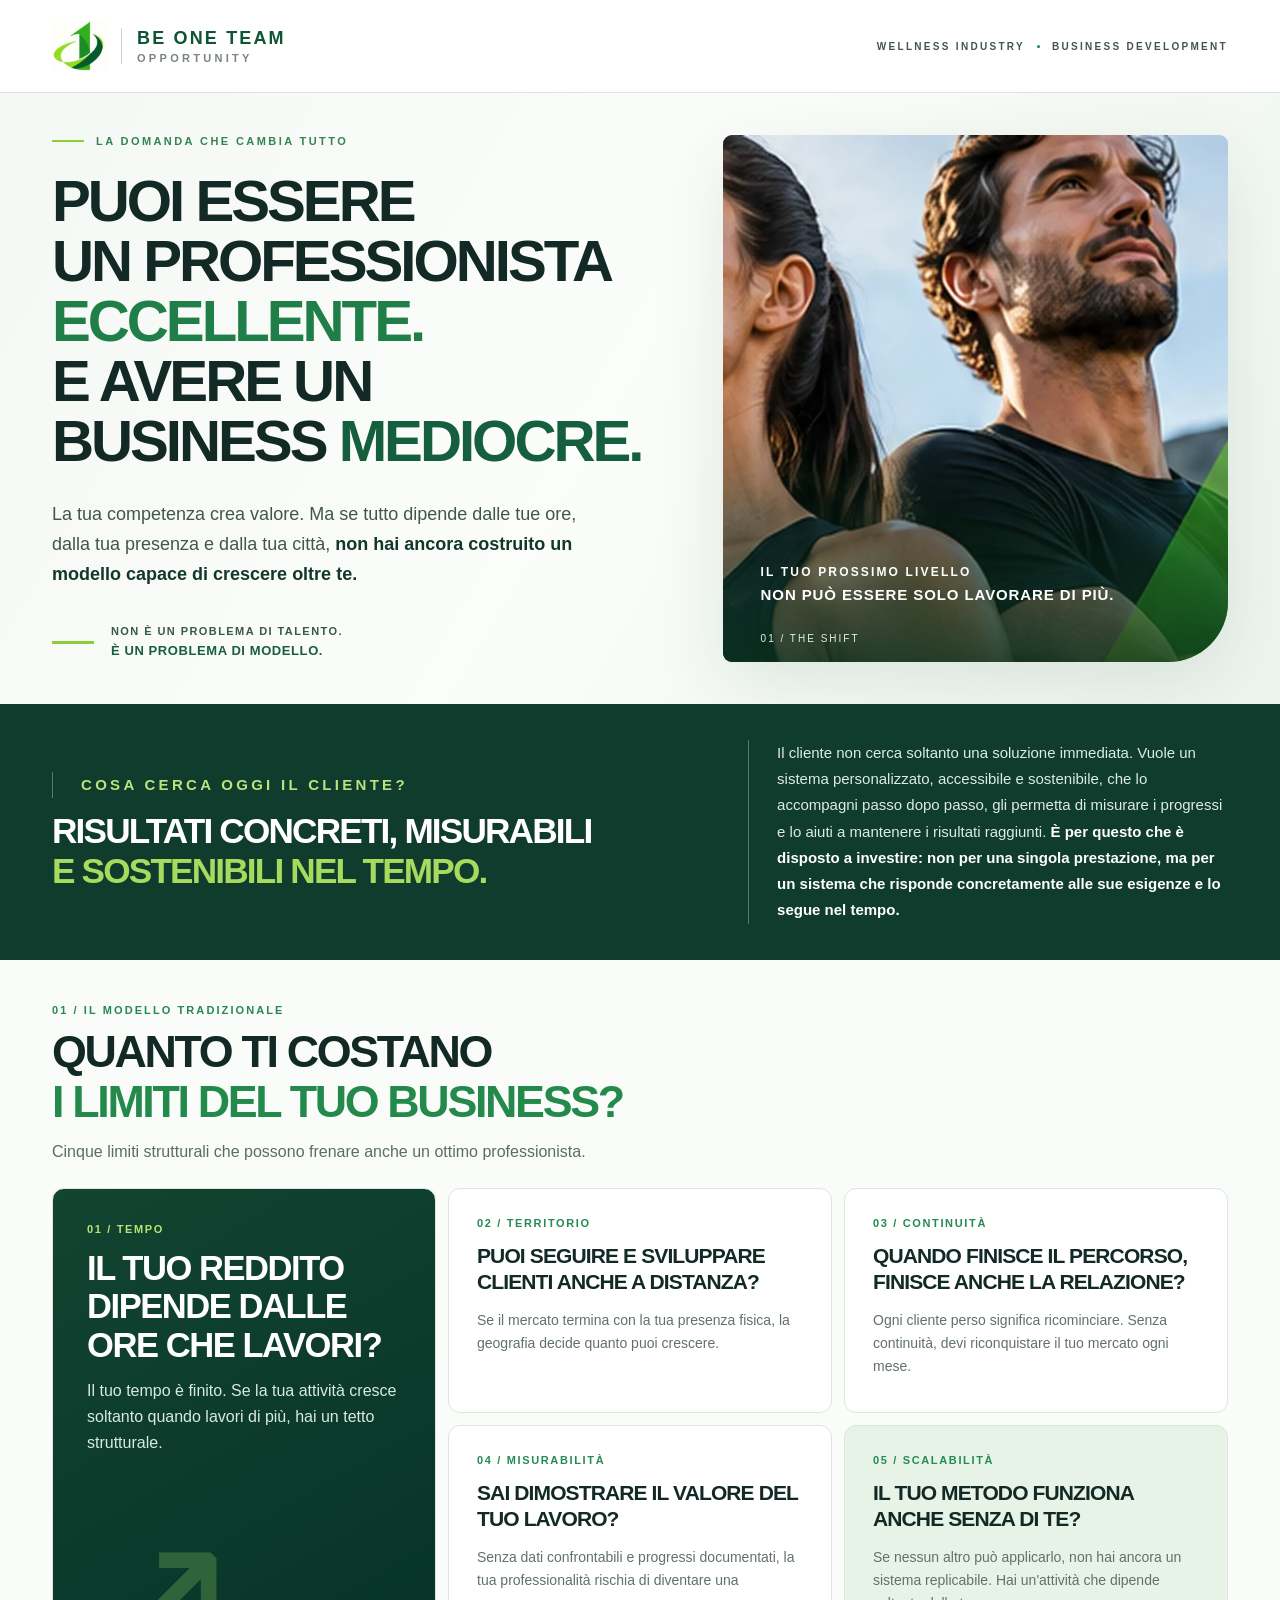
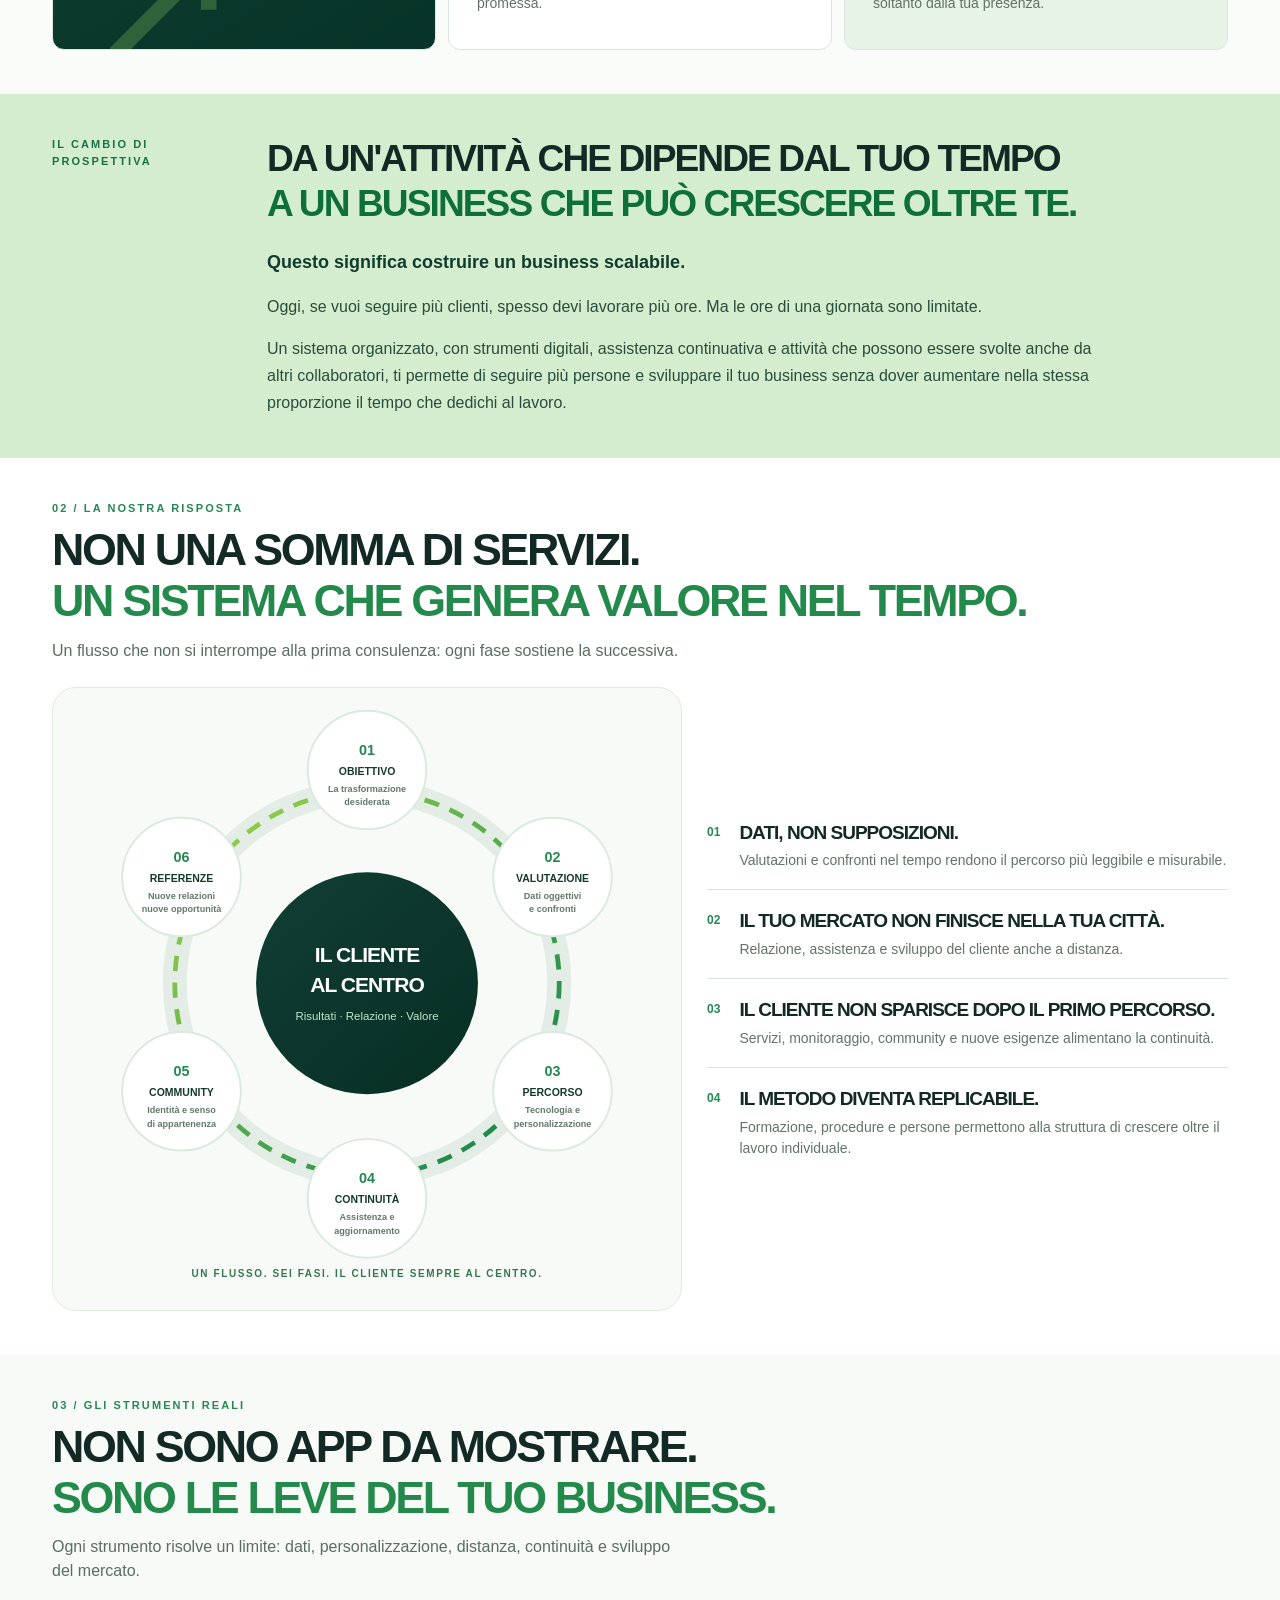
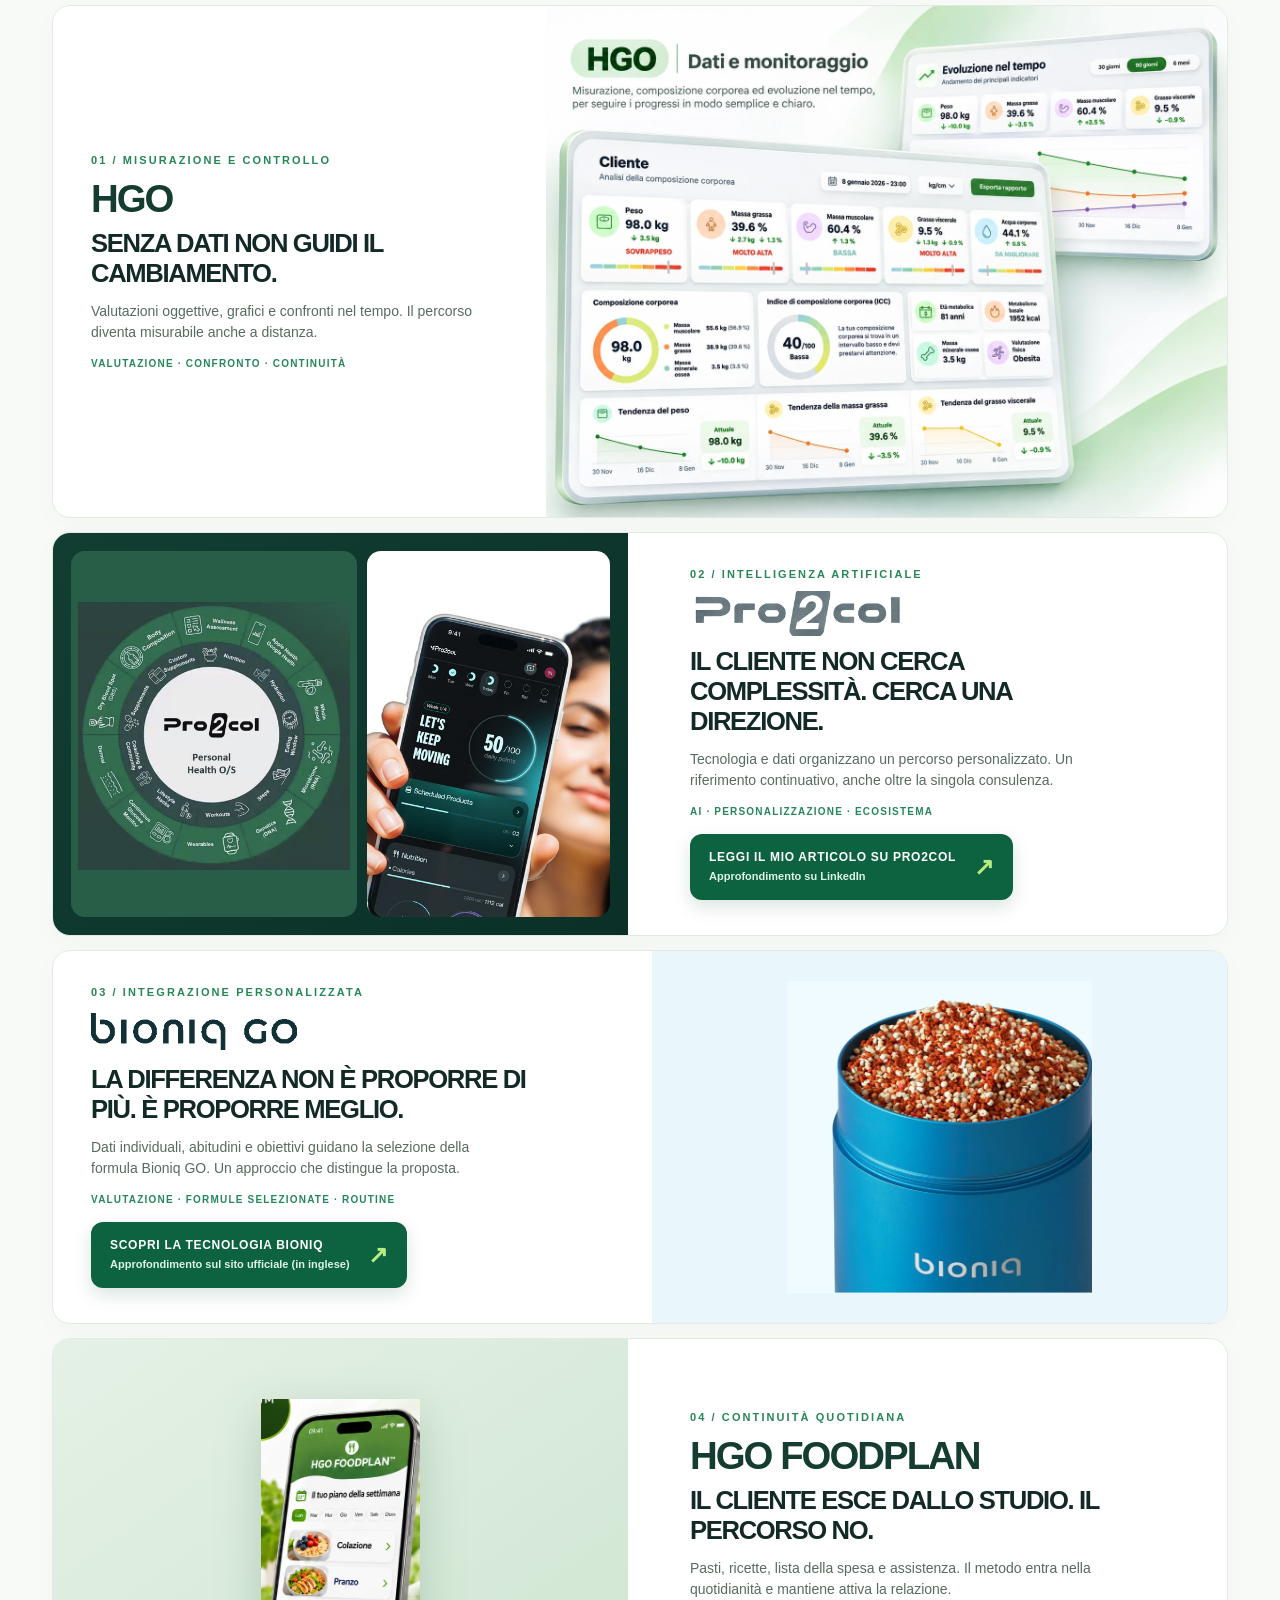
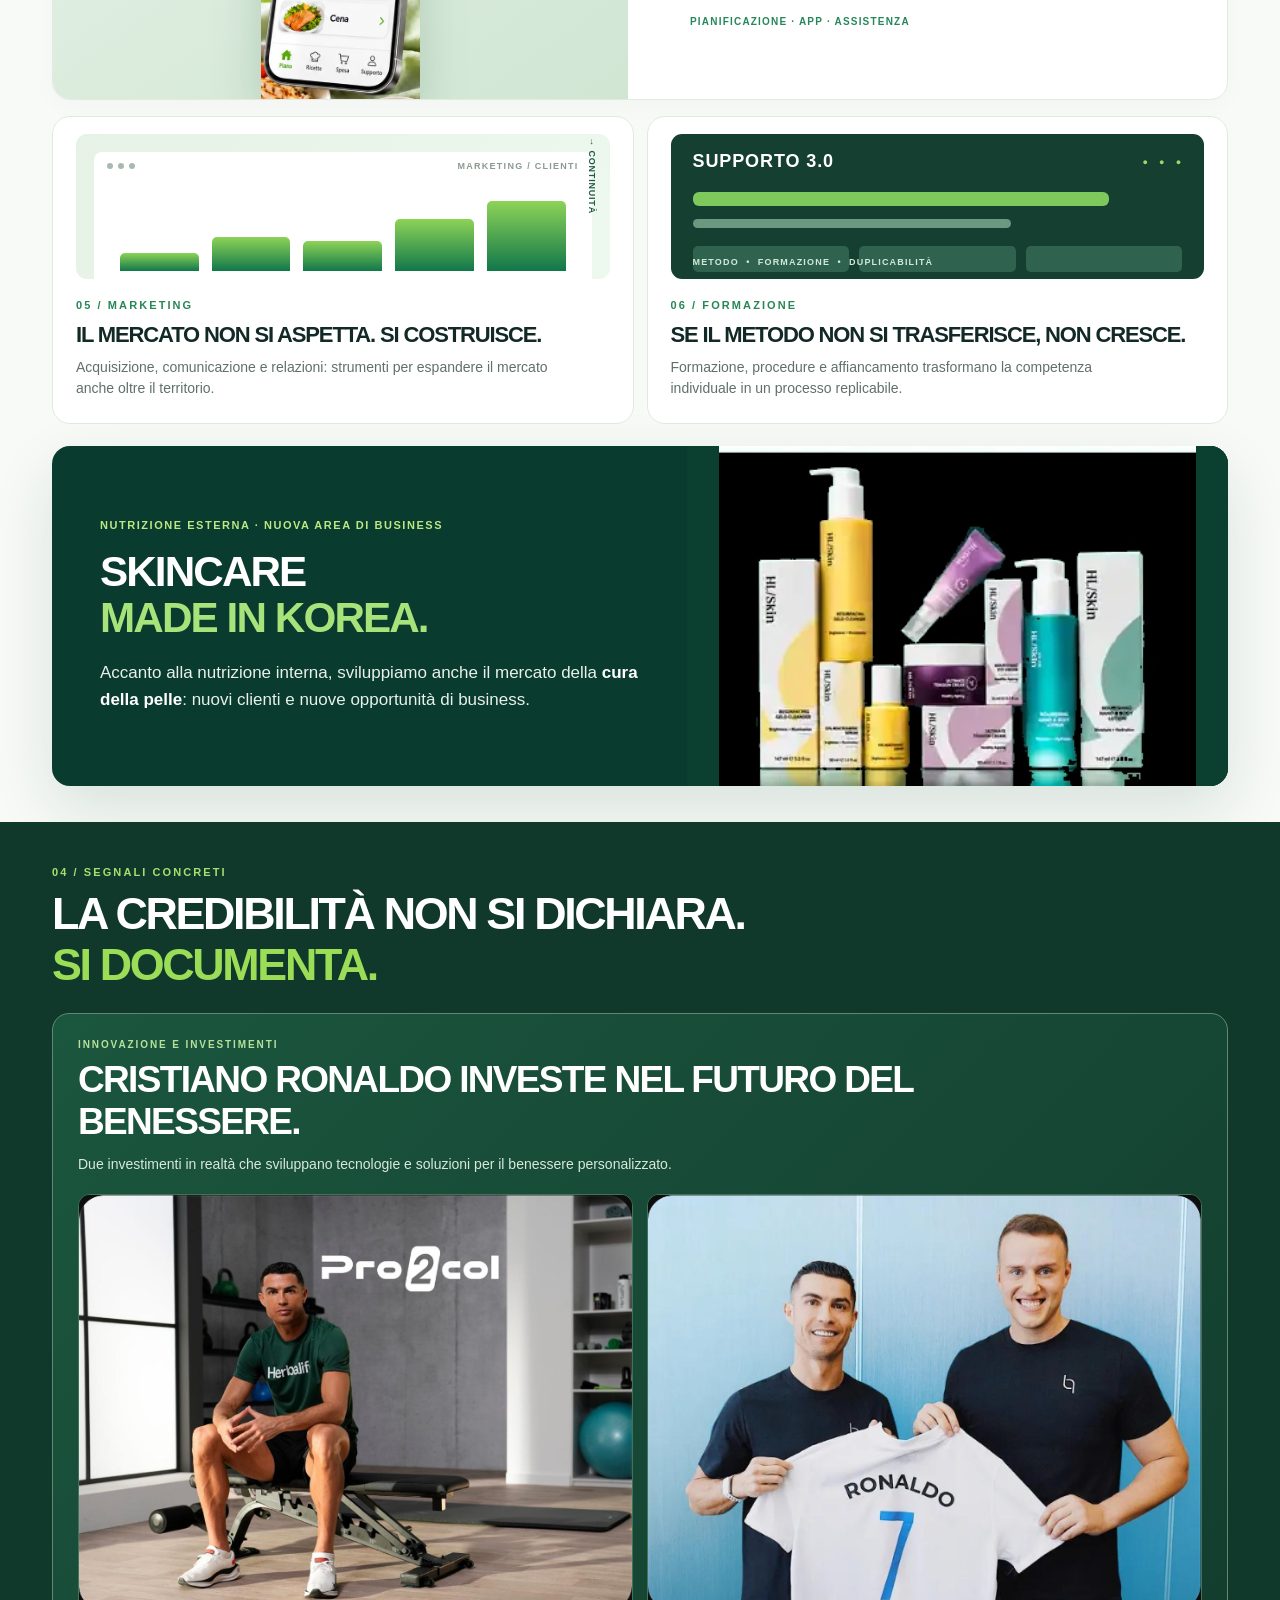
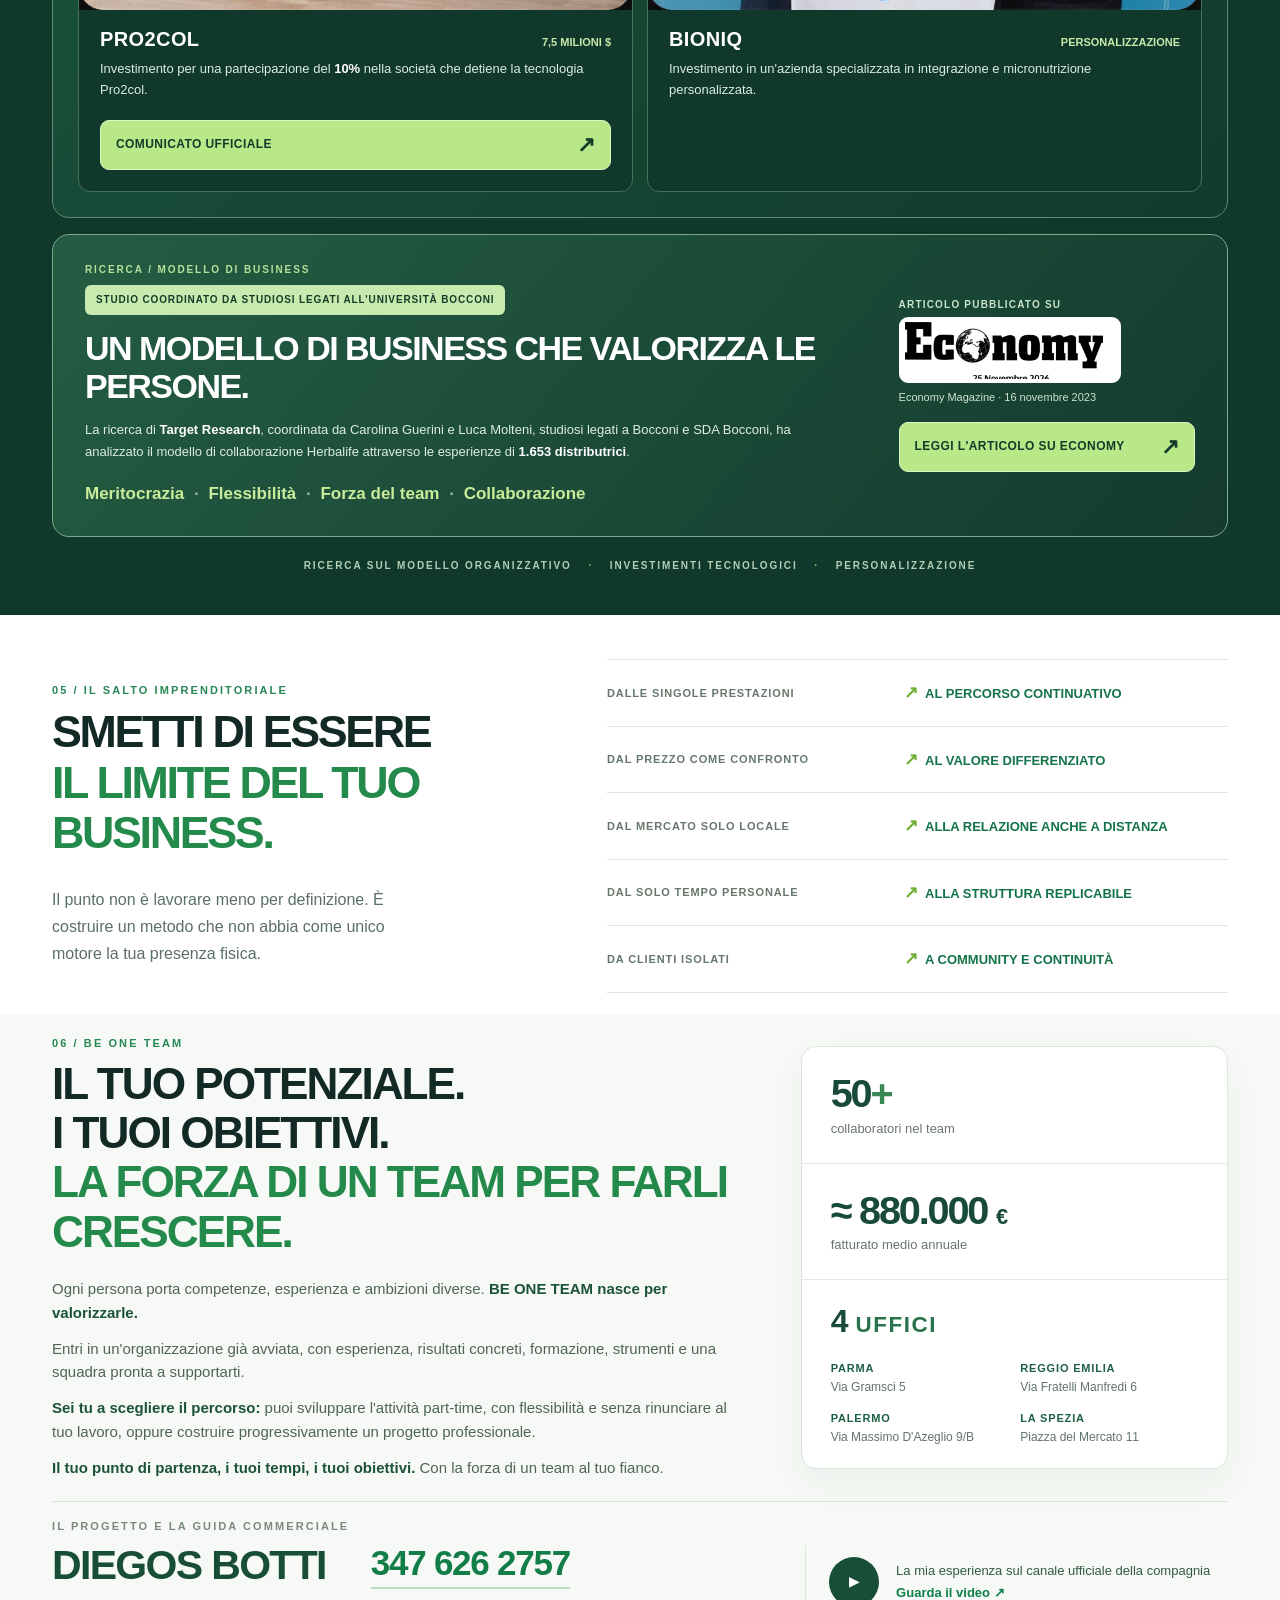
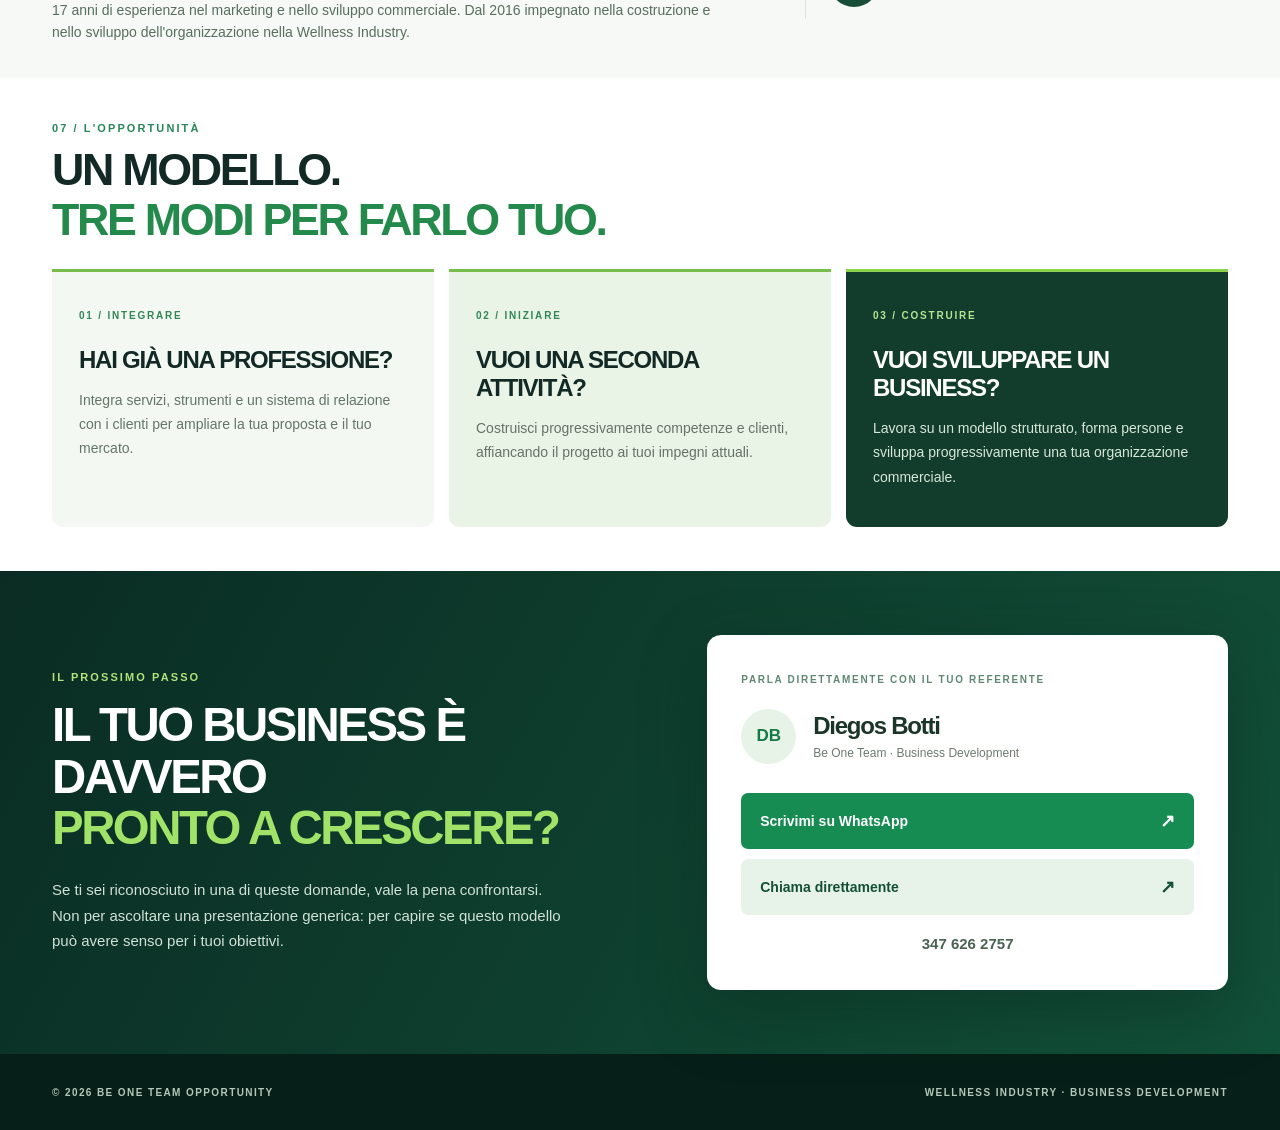
==== commit 88b621ad: "Aggiorna fonte Pro2col e rimuove collegamento Bioniq dalla sola homepage" ====
--- a/site/index.html
+++ b/site/index.html
@@ -259,7 +259,7 @@
             <div class="evidence-story__project-copy">
               <div class="evidence-story__project-top"><strong>PRO2COL</strong><span>7,5 MILIONI $</span></div>
               <p>Investimento per una partecipazione del <strong>10%</strong> nella società che detiene la tecnologia Pro2col.</p>
-              <a class="evidence-story__button" href="https://ir.herbalife.com/news-events/press-releases/detail/935/herbalife-announces-cristiano-ronaldo-invests-7-5-million" target="_blank" rel="noopener noreferrer"><span>COMUNICATO UFFICIALE</span><span aria-hidden="true">↗</span></a>
+              <a class="evidence-story__button" href="https://nutraceuticalbusinessreview.com/cristiano-ronaldo-invests-7-5m-in-herbalife-pro2col-10-stake" target="_blank" rel="noopener noreferrer"><span>COMUNICATO UFFICIALE</span><span aria-hidden="true">↗</span></a>
             </div>
           </div>
           <div class="evidence-story__project">
@@ -269,7 +269,7 @@
             <div class="evidence-story__project-copy">
               <div class="evidence-story__project-top"><strong>BIONIQ</strong><span>PERSONALIZZAZIONE</span></div>
               <p>Investimento in un'azienda specializzata in integrazione e micronutrizione personalizzata.</p>
-              <a class="evidence-story__button" href="https://www.bioniq.com/blog/post/cristiano-ronaldo-invests-in-bioniq-bringing-its-total-valuation-to-82-million" target="_blank" rel="noopener noreferrer"><span>SCOPRI L'INVESTIMENTO</span><span aria-hidden="true">↗</span></a>
+              
             </div>
           </div>
         </div>
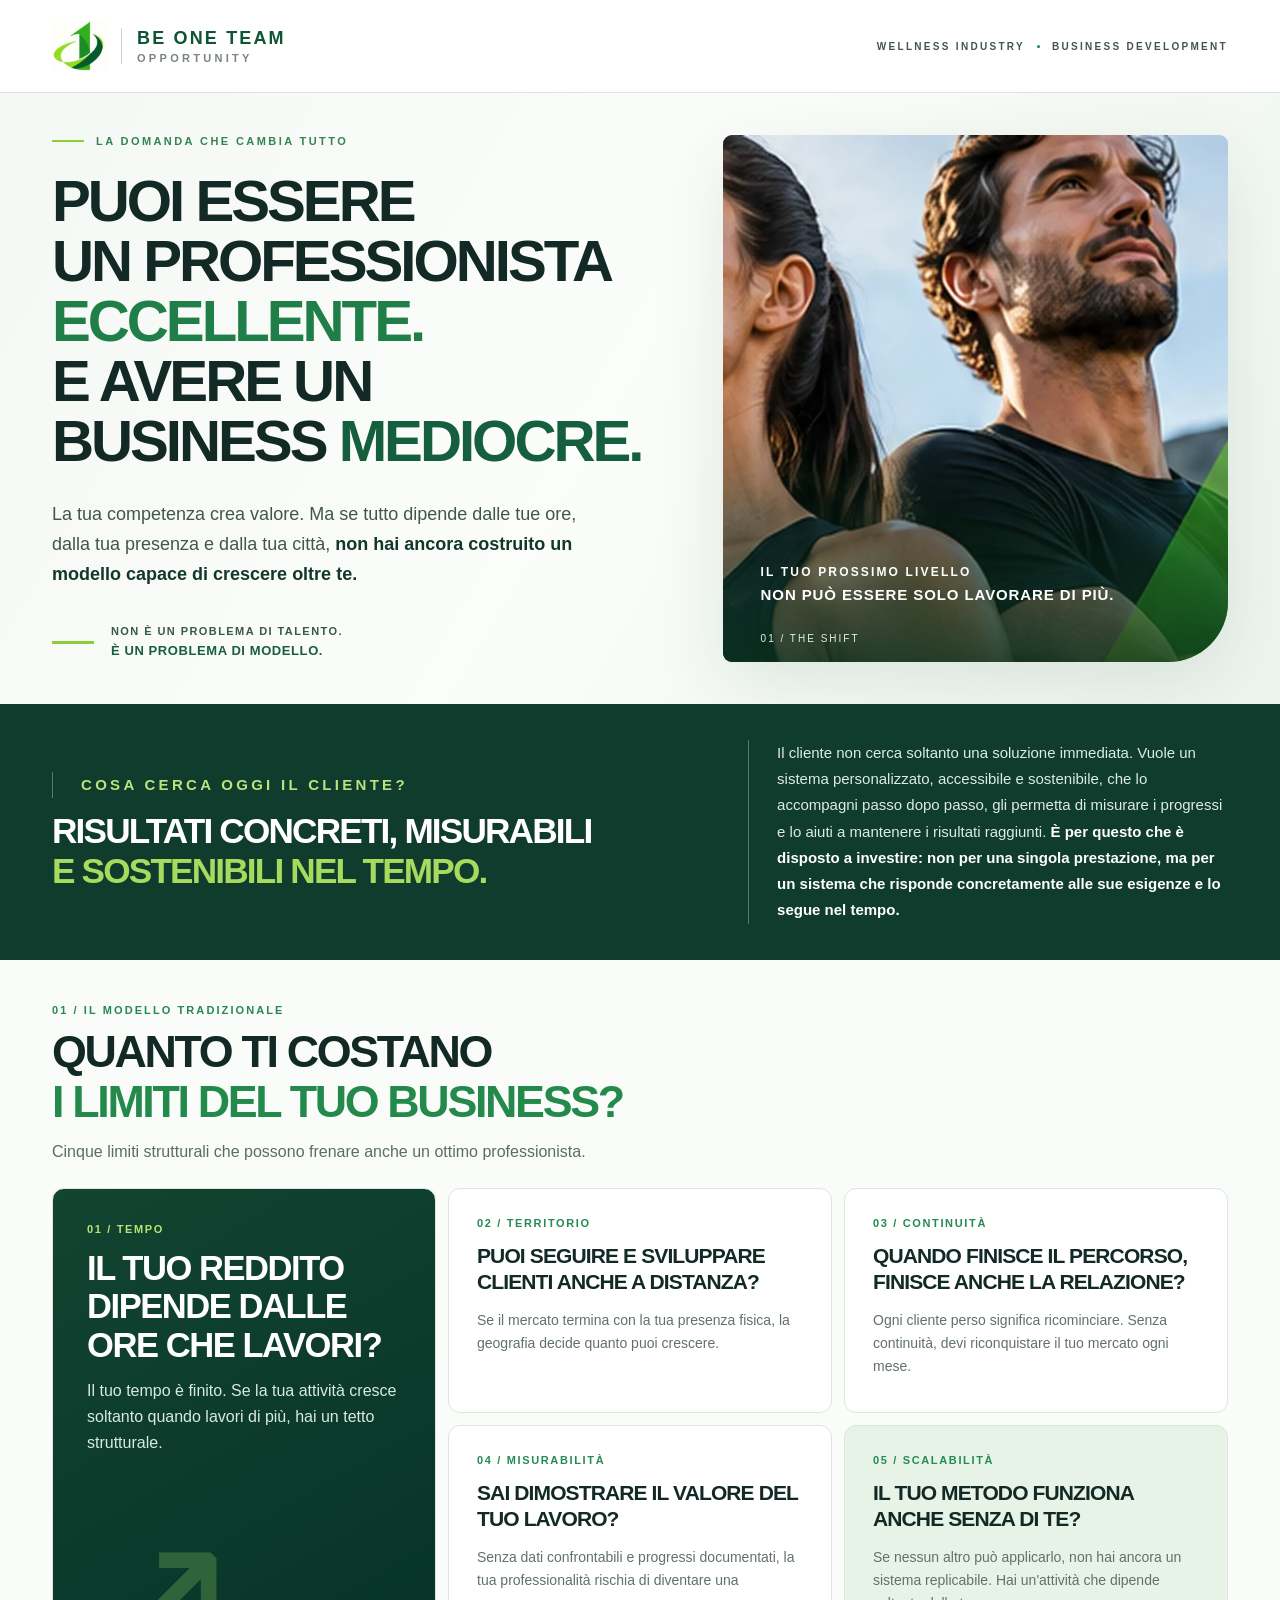
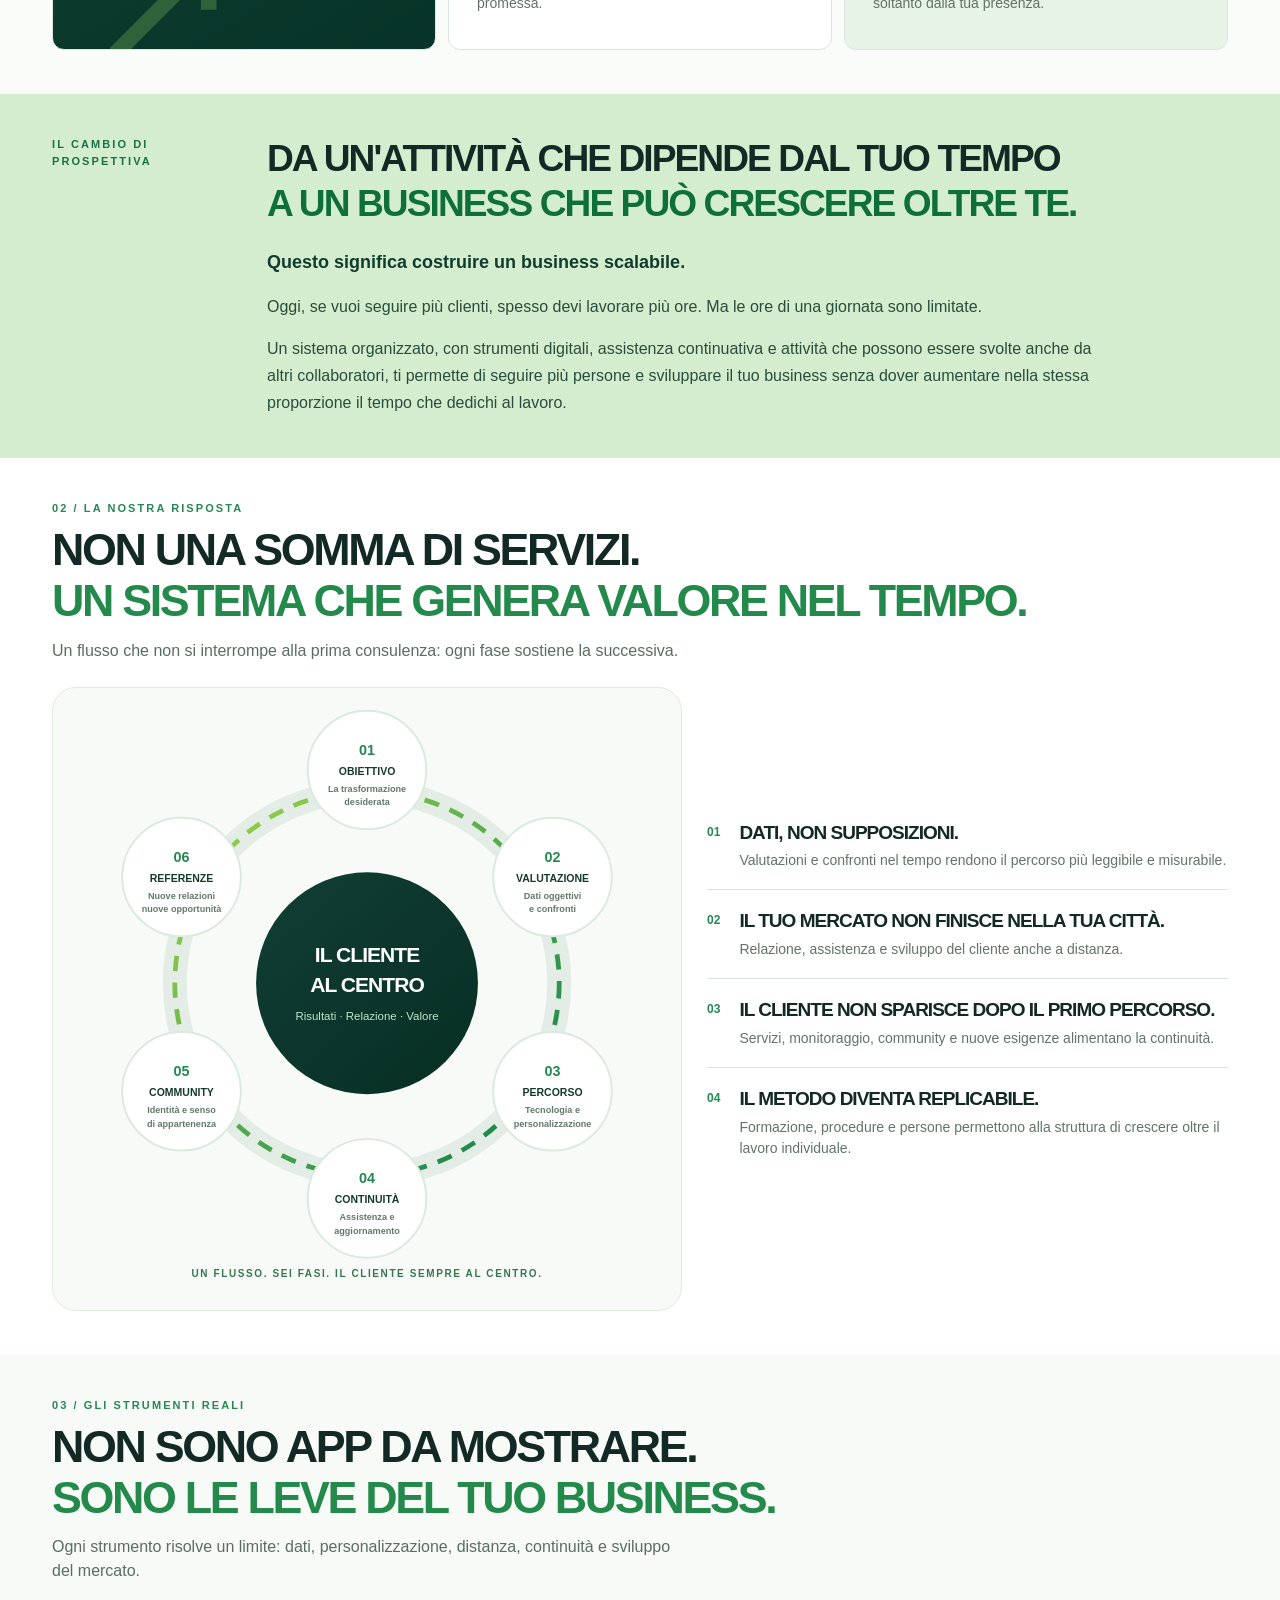
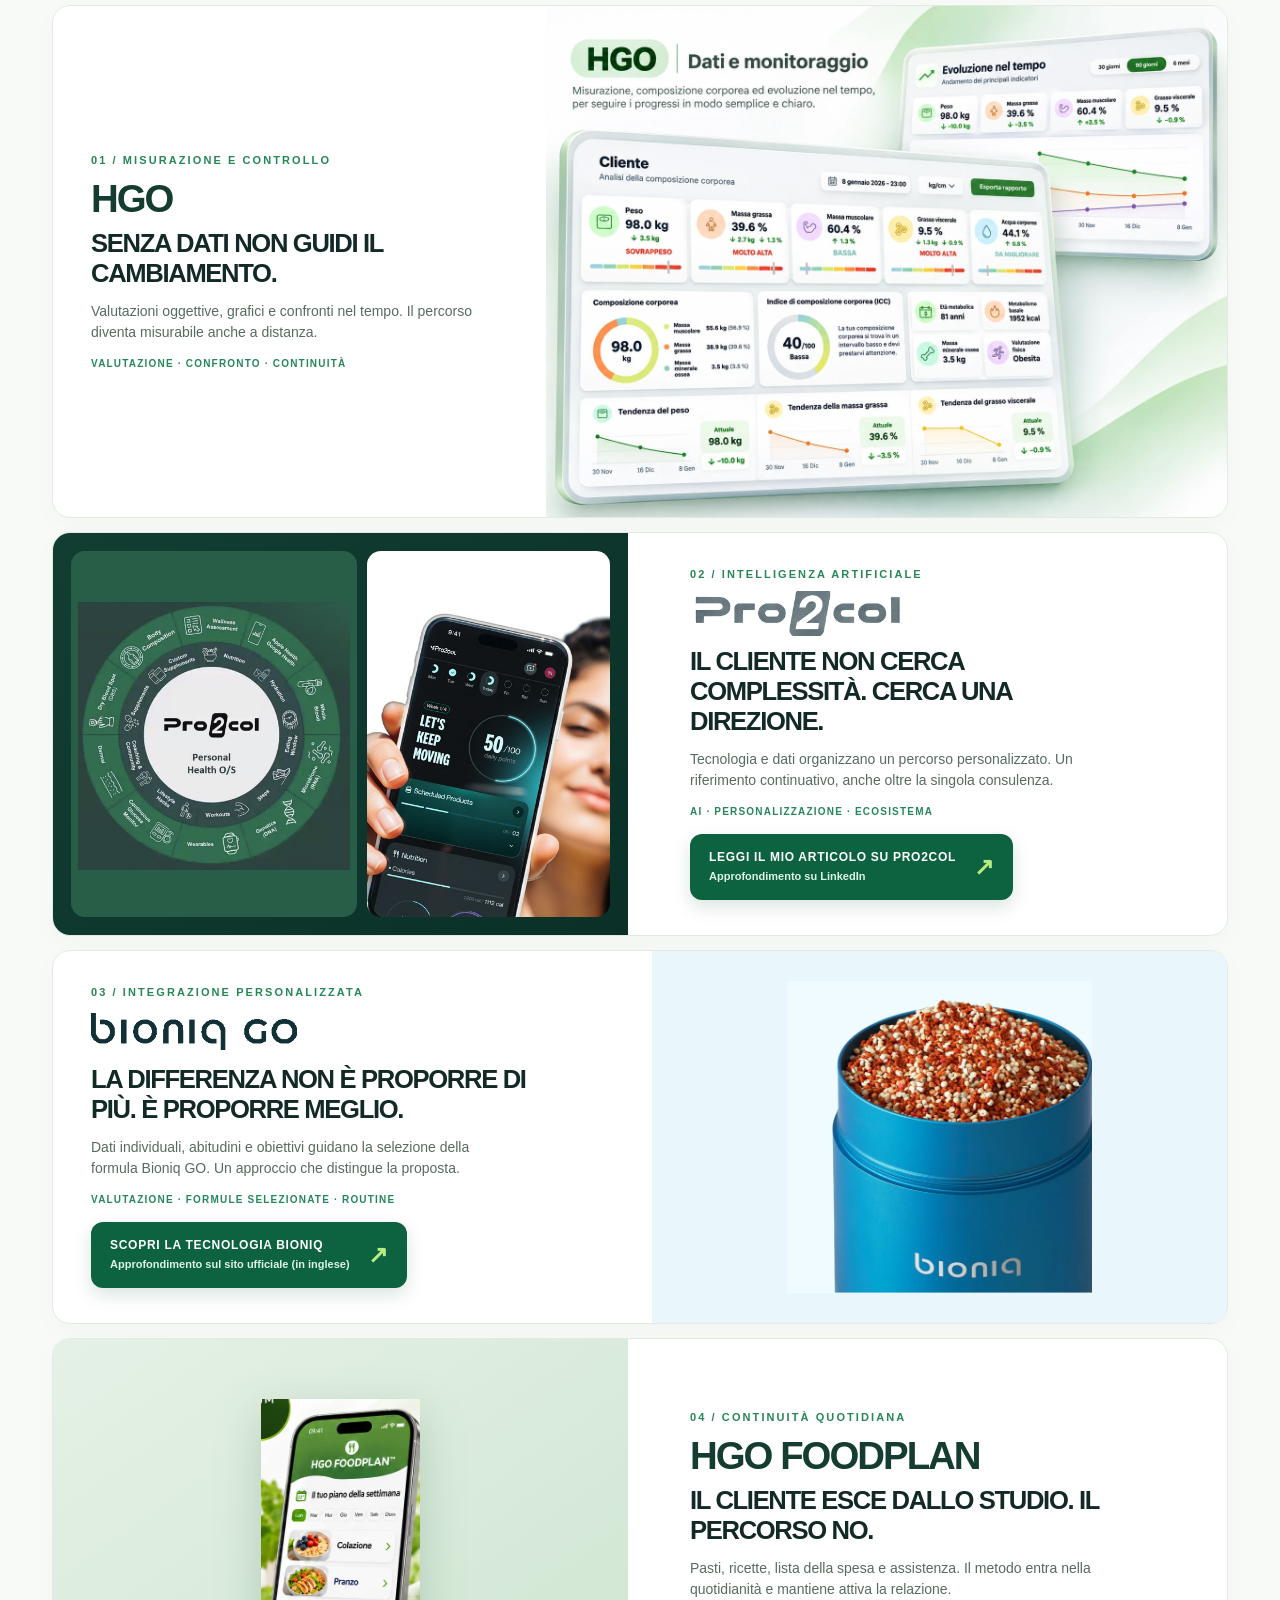
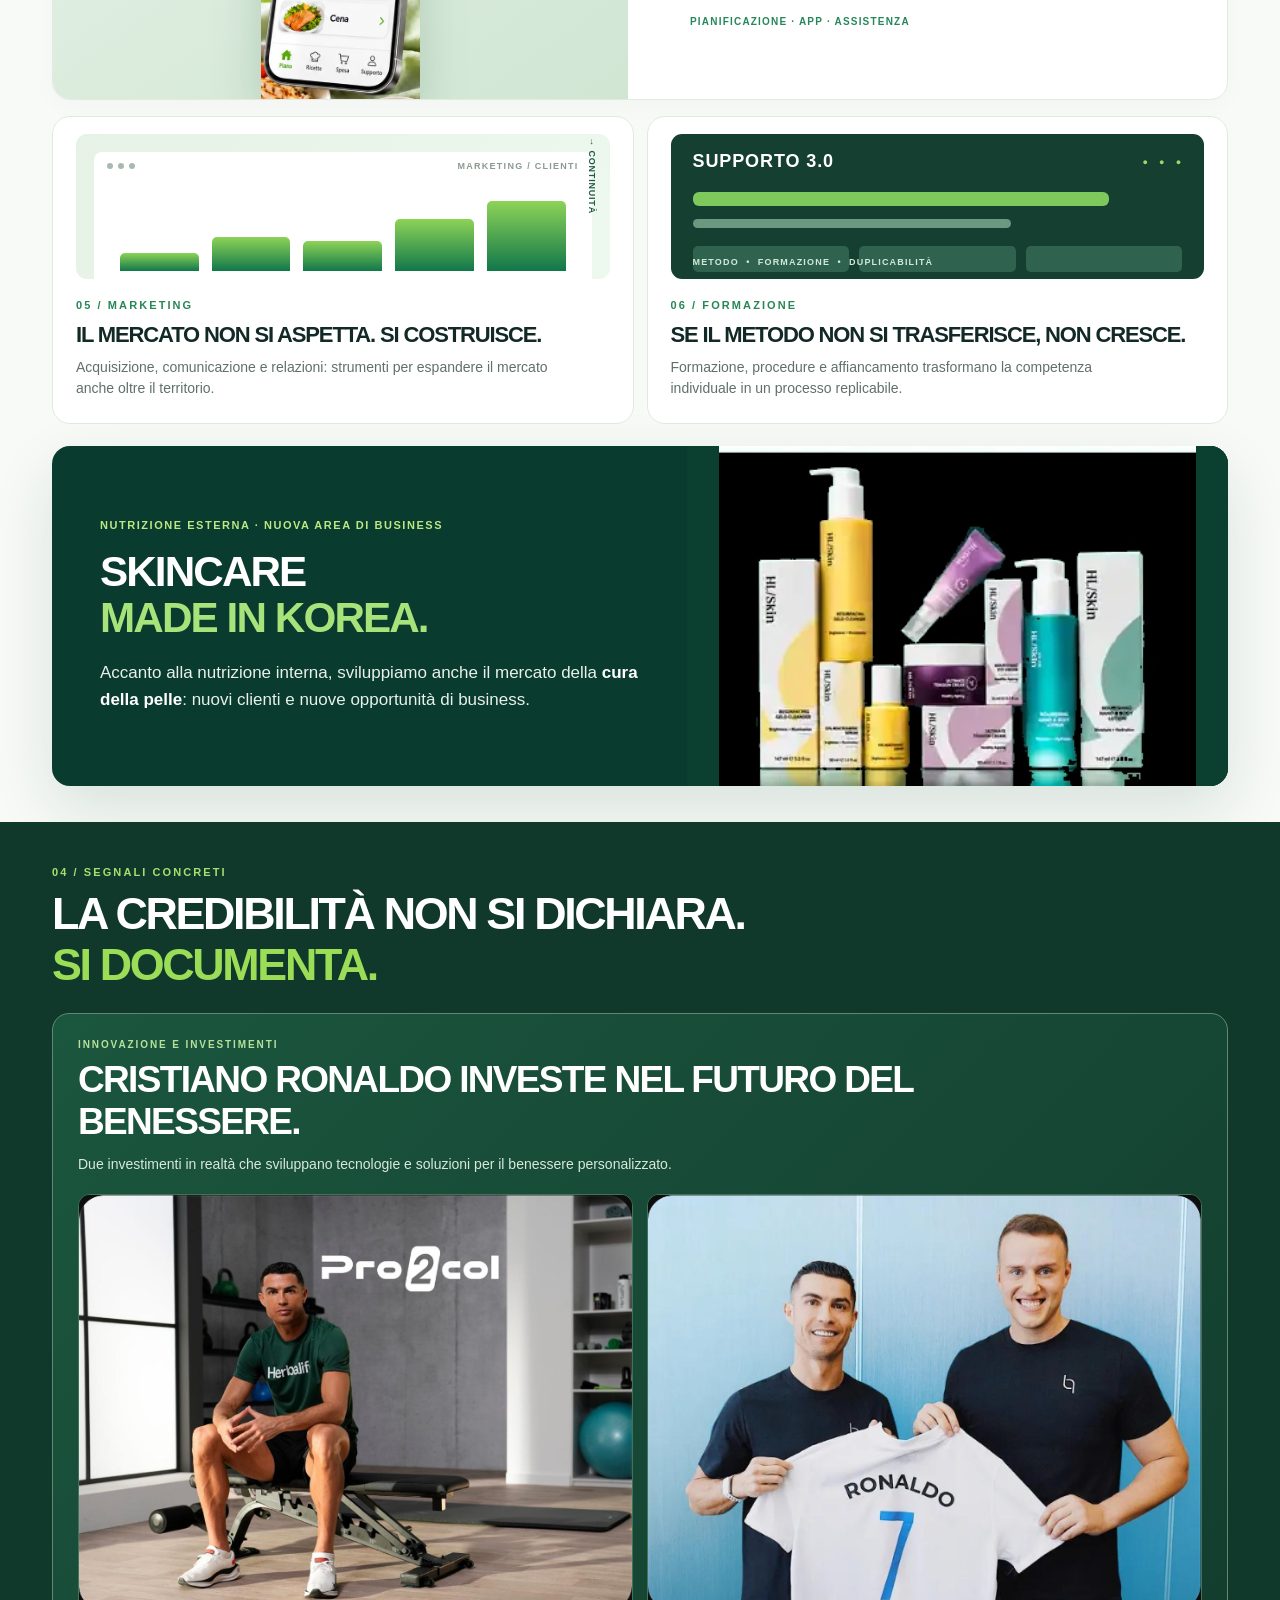
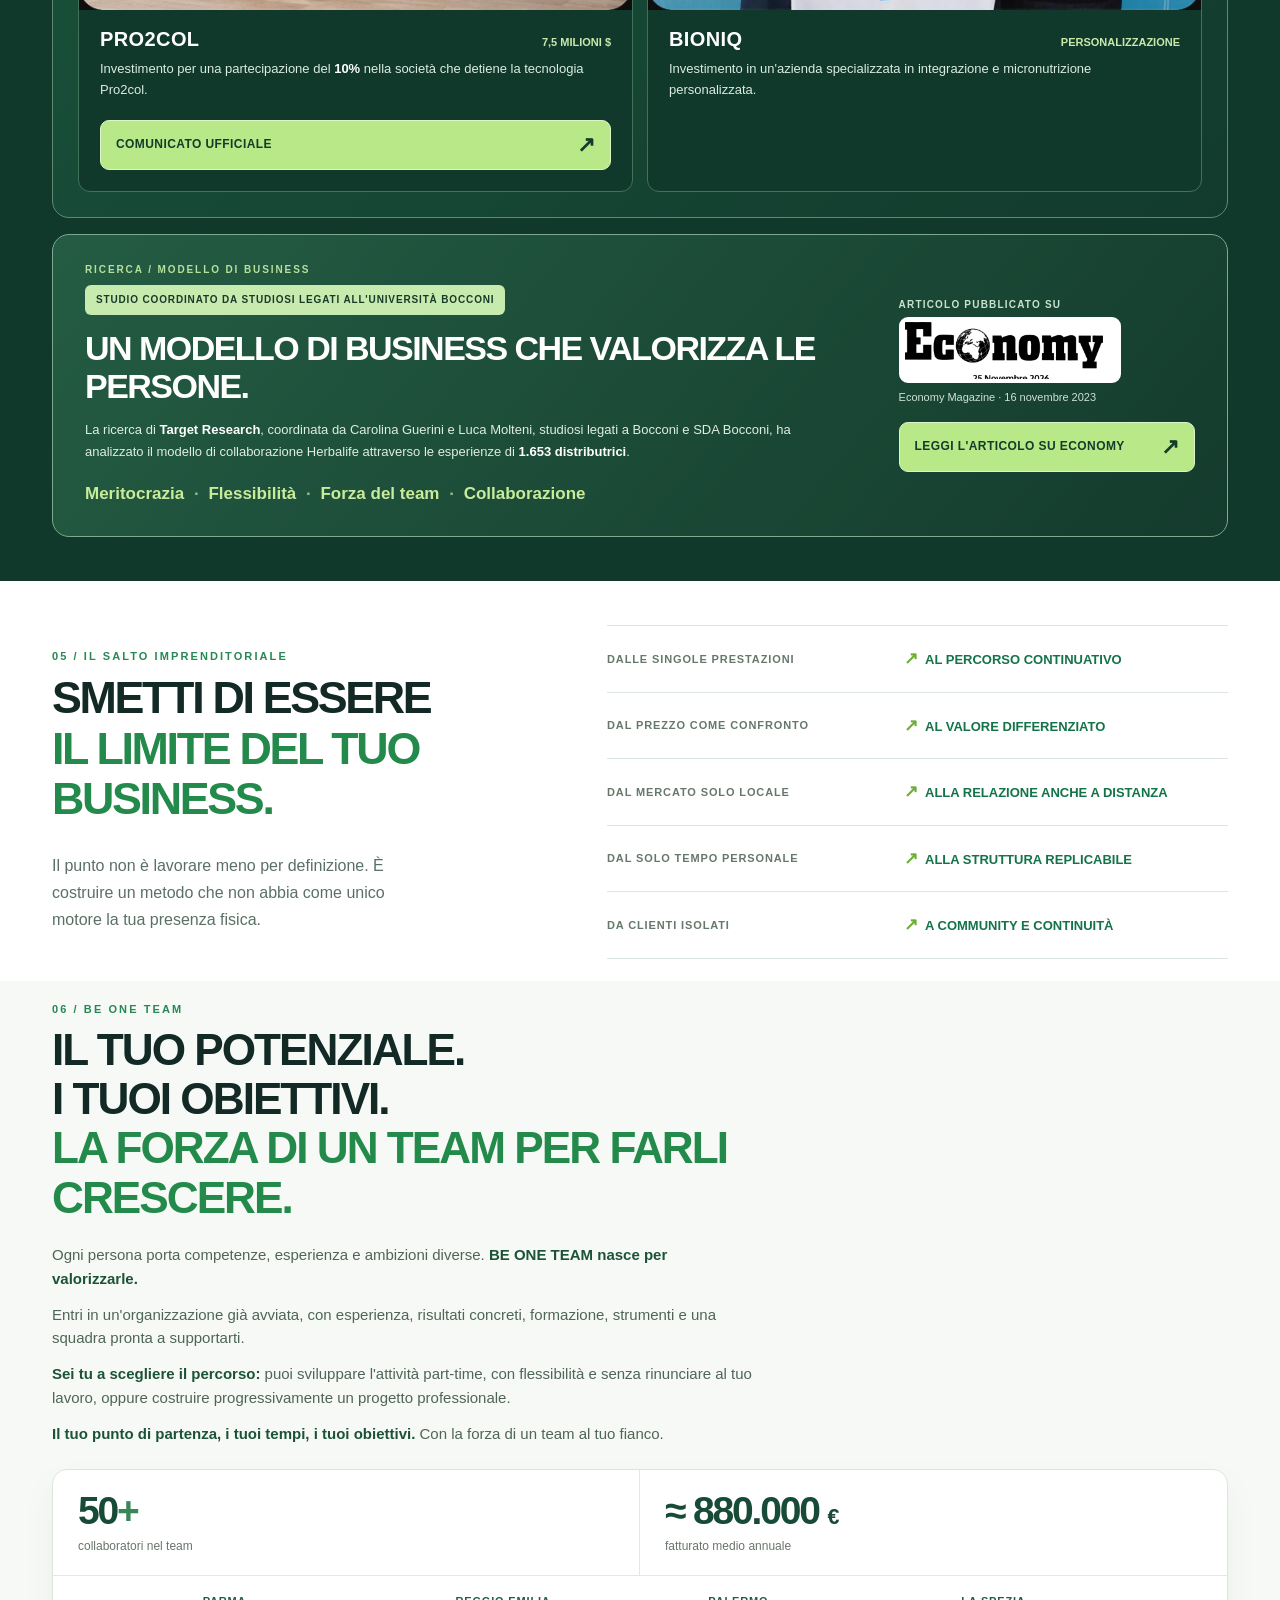
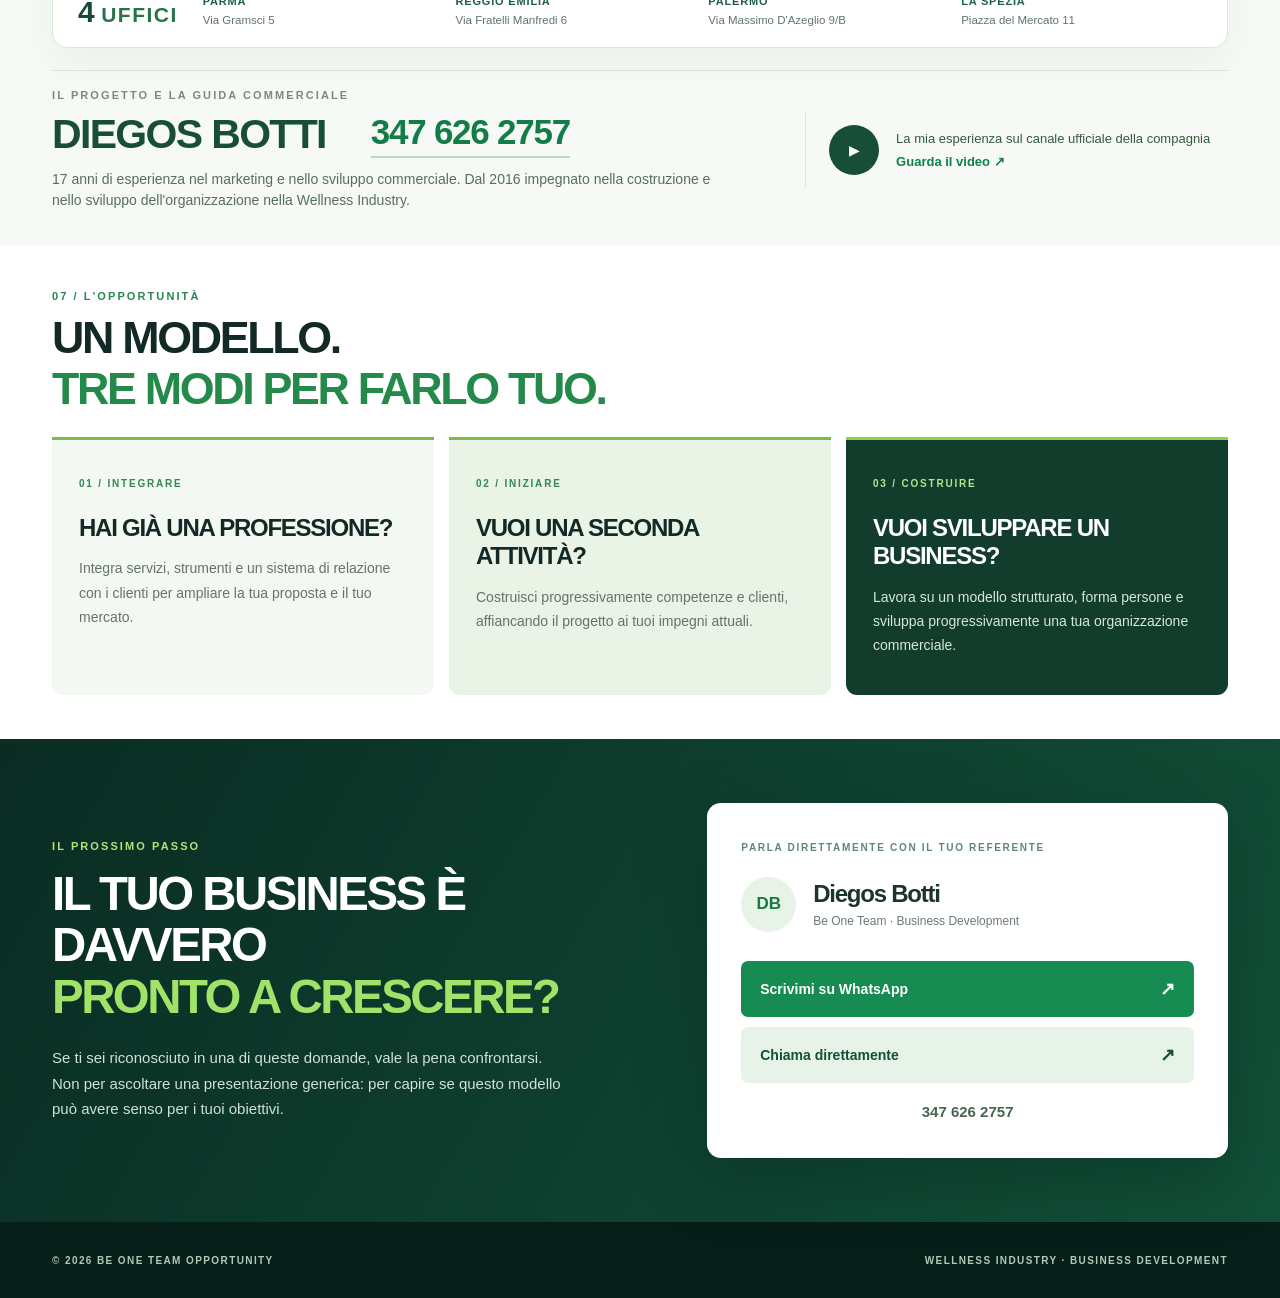
==== commit f757b529: "Rimuove claim ridondante e compatta metriche e sedi in tutte le pagine team" ====
--- a/site/index.html
+++ b/site/index.html
@@ -294,7 +294,7 @@
         </div>
       </article>
     </div>
-    <p class="evidence__bottom">RICERCA SUL MODELLO ORGANIZZATIVO <span>·</span> INVESTIMENTI TECNOLOGICI <span>·</span> PERSONALIZZAZIONE</p>
+    
   </div></section>
 
   <section class="scale section" id="modello-business" aria-labelledby="scale-title"><div class="wrap scale__grid">
--- a/site/styles.css
+++ b/site/styles.css
@@ -353,3 +353,43 @@
  .scale.section{padding-bottom:16px}
  .organization.section{padding-top:17px;padding-bottom:24px}
 }
+
+/* V5.13 — su smartphone collaboratori e fatturato affiancati; sedi sotto a tutta larghezza. */
+@media(max-width:600px){
+ .organization__stats{display:grid;grid-template-columns:repeat(2,minmax(0,1fr));gap:0}
+ .organization__stats>div:not(.organization__stat-offices){min-width:0;display:flex;flex-direction:column;align-items:flex-start;justify-content:center;gap:7px;padding:18px 12px;border-bottom:1px solid #e0e9df}
+ .organization__stats>div:first-child{border-right:1px solid #e0e9df}
+ .organization__stats>div:nth-child(2){border-right:0}
+ .organization__stats>div:not(.organization__stat-offices)>strong{font-size:clamp(21px,5.4vw,30px);line-height:1.13;letter-spacing:-.06em;white-space:nowrap}
+ .organization__stats>div:not(.organization__stat-offices)>span{font-size:11px;line-height:1.35;text-align:left;max-width:none}
+ .organization__stats>.organization__stat-offices{grid-column:1/-1;display:block;border-right:0;border-bottom:0;padding:17px 18px}
+ .organization__stat-offices dl{grid-template-columns:repeat(2,minmax(0,1fr));gap:13px 13px}
+}
+
+/* V5.14 — statistiche: scheda orizzontale compatta, senza colonna alta e vuota.
+   Condiviso da homepage e pagine personalizzate; non tocca i dati. */
+.organization__feature{grid-template-columns:minmax(0,1fr);gap:24px;align-items:start}
+.organization__intro{max-width:100%}
+.organization__stats{display:grid;grid-template-columns:repeat(2,minmax(0,1fr));width:100%;align-self:stretch;margin:0;border-radius:15px}
+.organization__stats>div:not(.organization__stat-offices){display:flex;flex-direction:column;align-items:flex-start;justify-content:center;min-width:0;gap:5px;padding:20px 25px;border-bottom:1px solid #e1e9e1}
+.organization__stats>div:first-child{border-right:1px solid #e1e9e1}
+.organization__stats>div:nth-child(2){border-right:0}
+.organization__stats>div:not(.organization__stat-offices)>strong{font-size:clamp(26px,4vw,39px);white-space:normal;line-height:1.1}
+.organization__stats>div:not(.organization__stat-offices)>span{font-size:12px;text-align:left;max-width:none}
+.organization__stats>.organization__stat-offices{grid-column:1/-1;display:grid;grid-template-columns:auto minmax(0,1fr);align-items:center;gap:25px;border-right:0;border-bottom:0;padding:18px 25px}
+.organization__stats>.organization__stat-offices>strong{white-space:nowrap;font-size:30px!important}
+.organization__stat-offices dl{grid-template-columns:repeat(4,minmax(0,1fr));gap:12px;margin:0}
+.organization__stat-offices dd{font-size:11.5px}
+@media(max-width:900px){
+ .organization__stats>.organization__stat-offices{grid-template-columns:1fr;gap:12px}
+ .organization__stat-offices dl{grid-template-columns:repeat(2,minmax(0,1fr));gap:12px}
+}
+@media(max-width:600px){
+ .organization__feature{gap:18px}
+ .organization__stats{display:grid;grid-template-columns:repeat(2,minmax(0,1fr))}
+ .organization__stats>div:not(.organization__stat-offices){padding:16px 12px;gap:6px}
+ .organization__stats>div:not(.organization__stat-offices)>strong{font-size:clamp(21px,5.2vw,30px);white-space:normal;overflow-wrap:anywhere}
+ .organization__stats>div:not(.organization__stat-offices)>span{font-size:11px}
+ .organization__stats>.organization__stat-offices{padding:16px 17px;display:grid;grid-template-columns:1fr;gap:11px}
+ .organization__stat-offices dl{grid-template-columns:repeat(2,minmax(0,1fr));gap:13px}
+}
